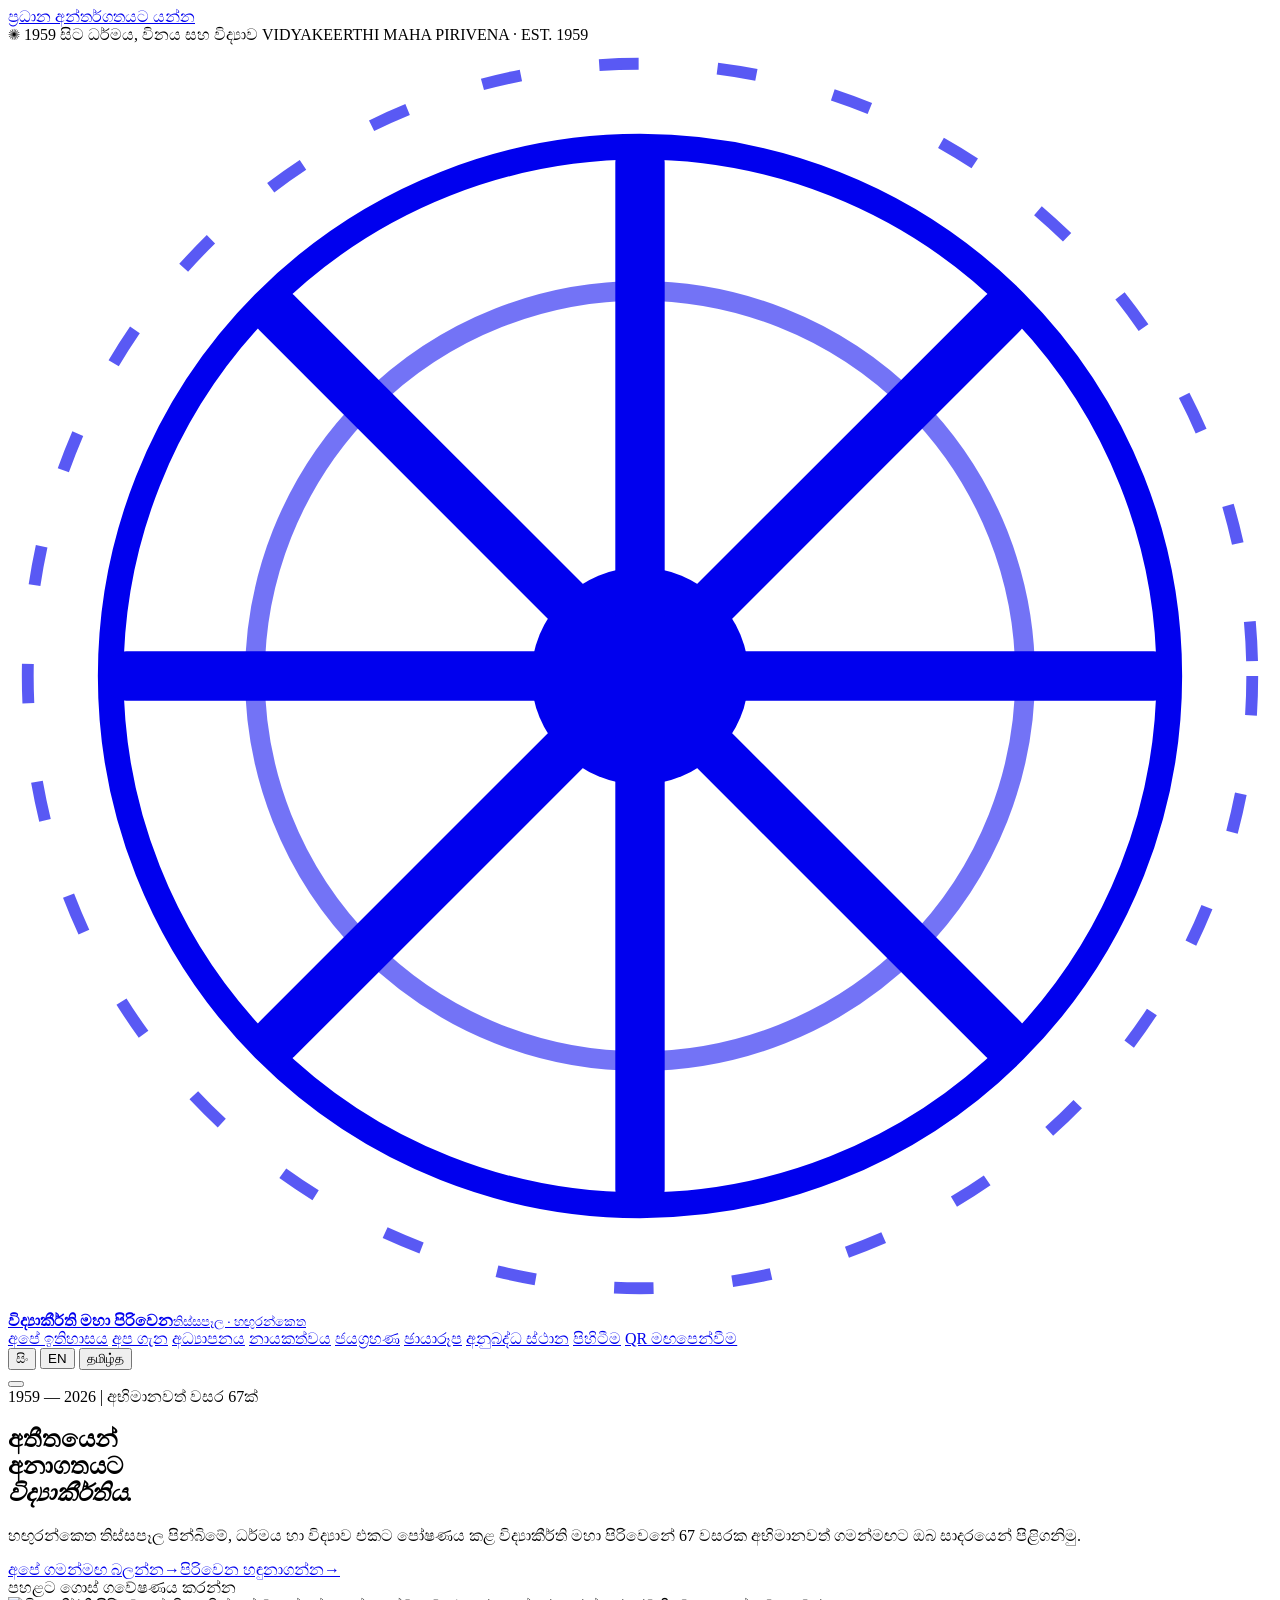
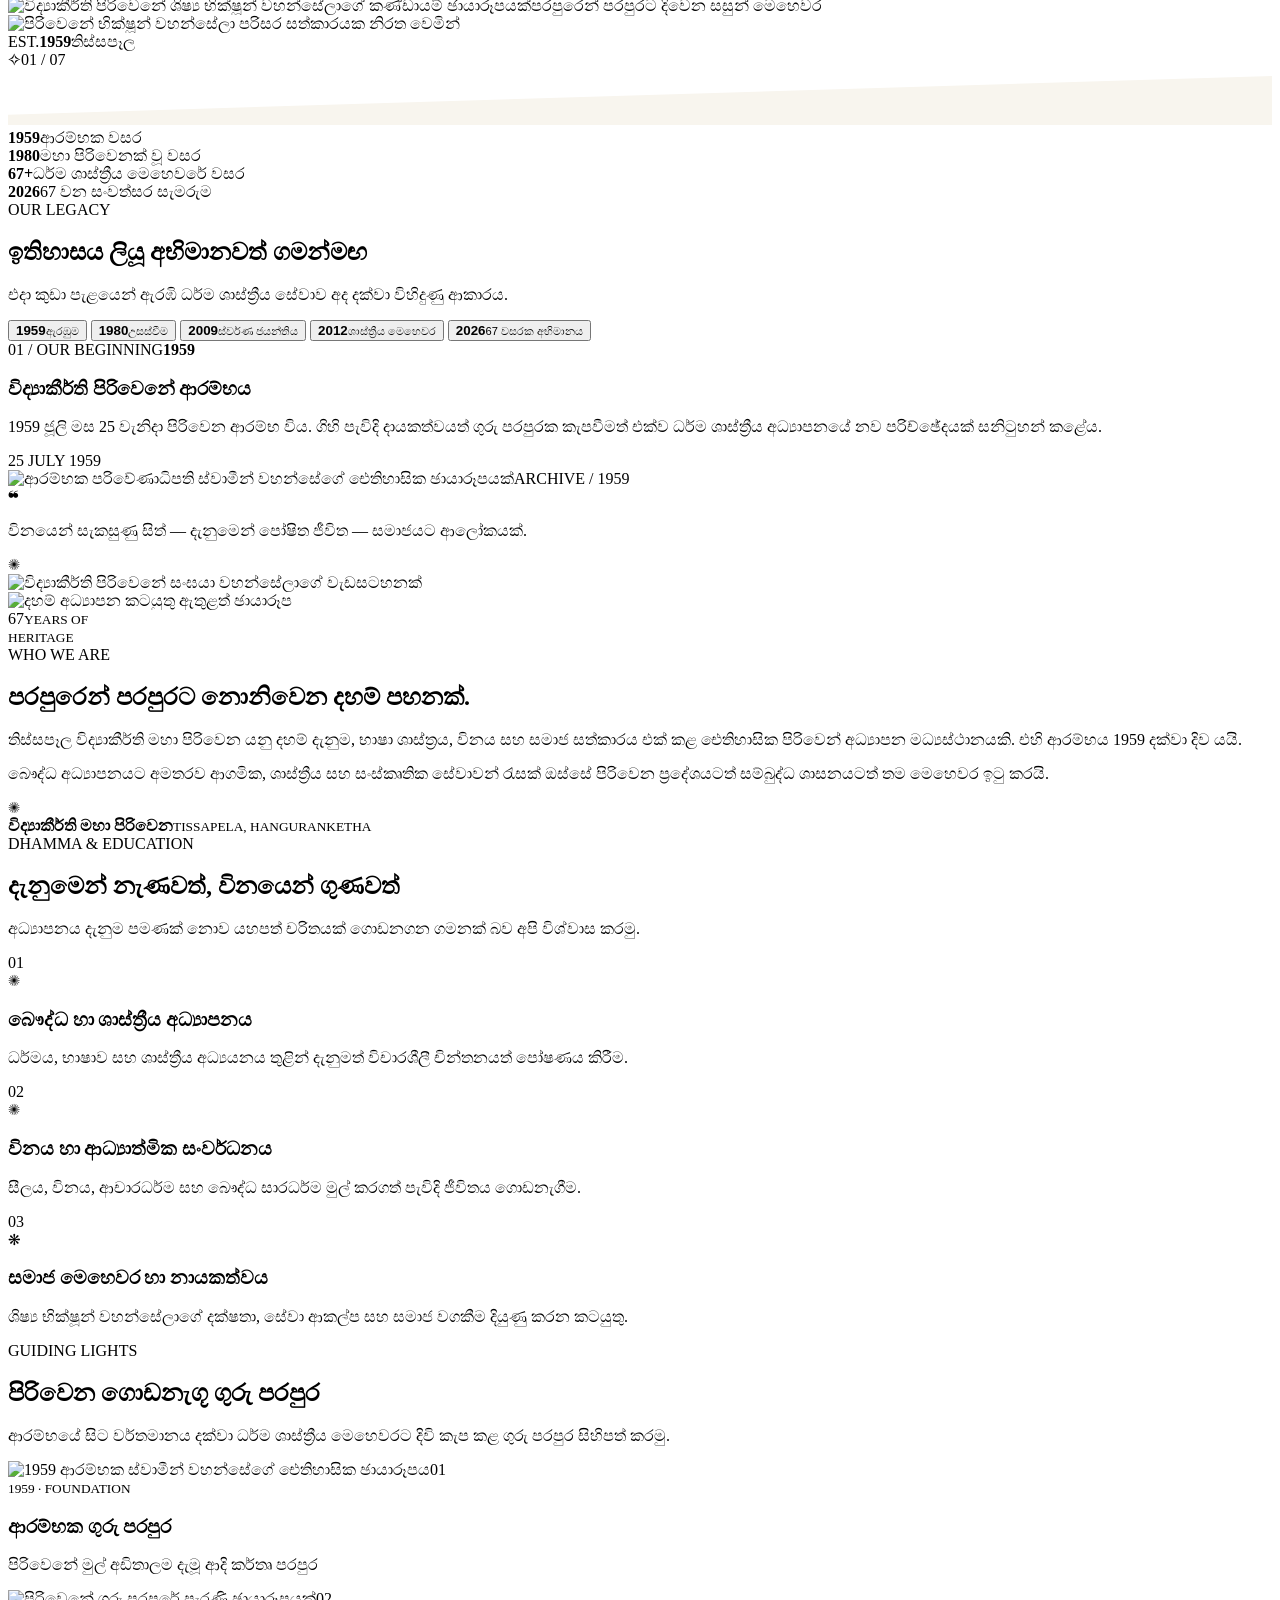
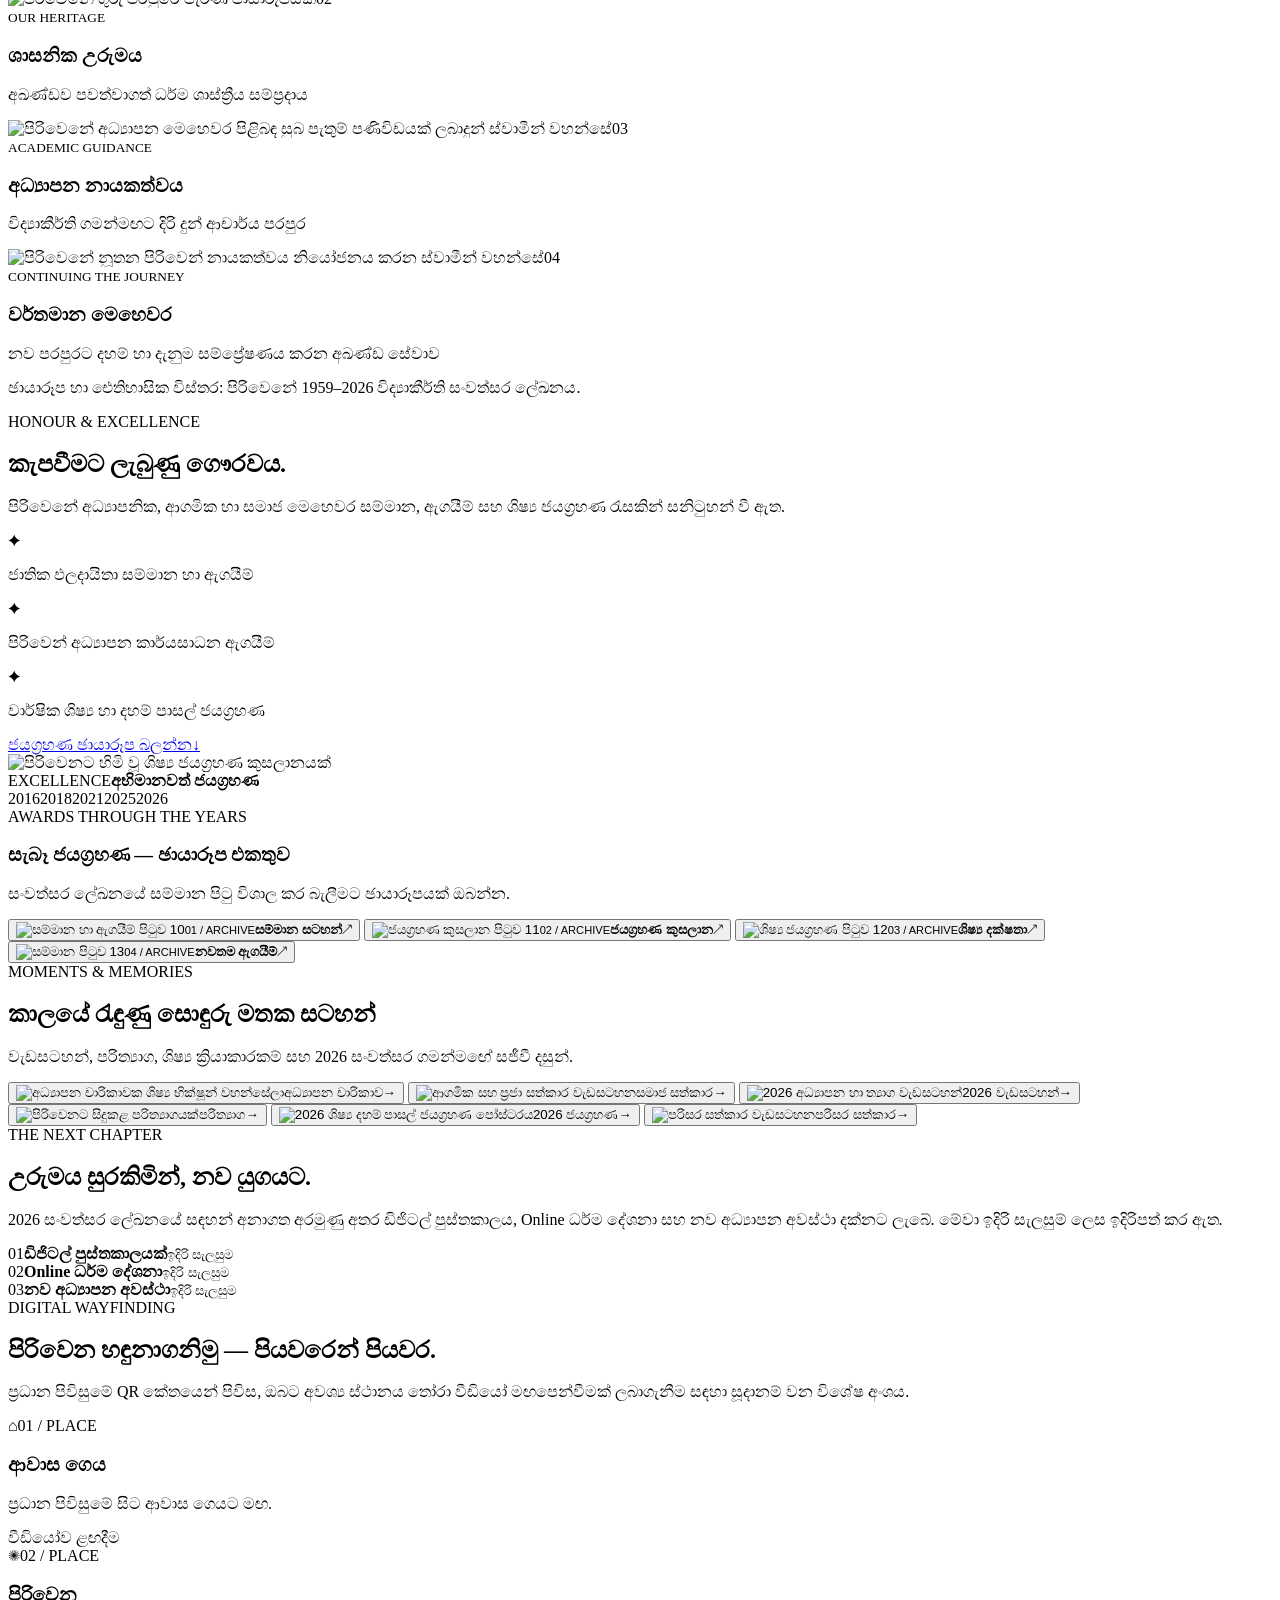
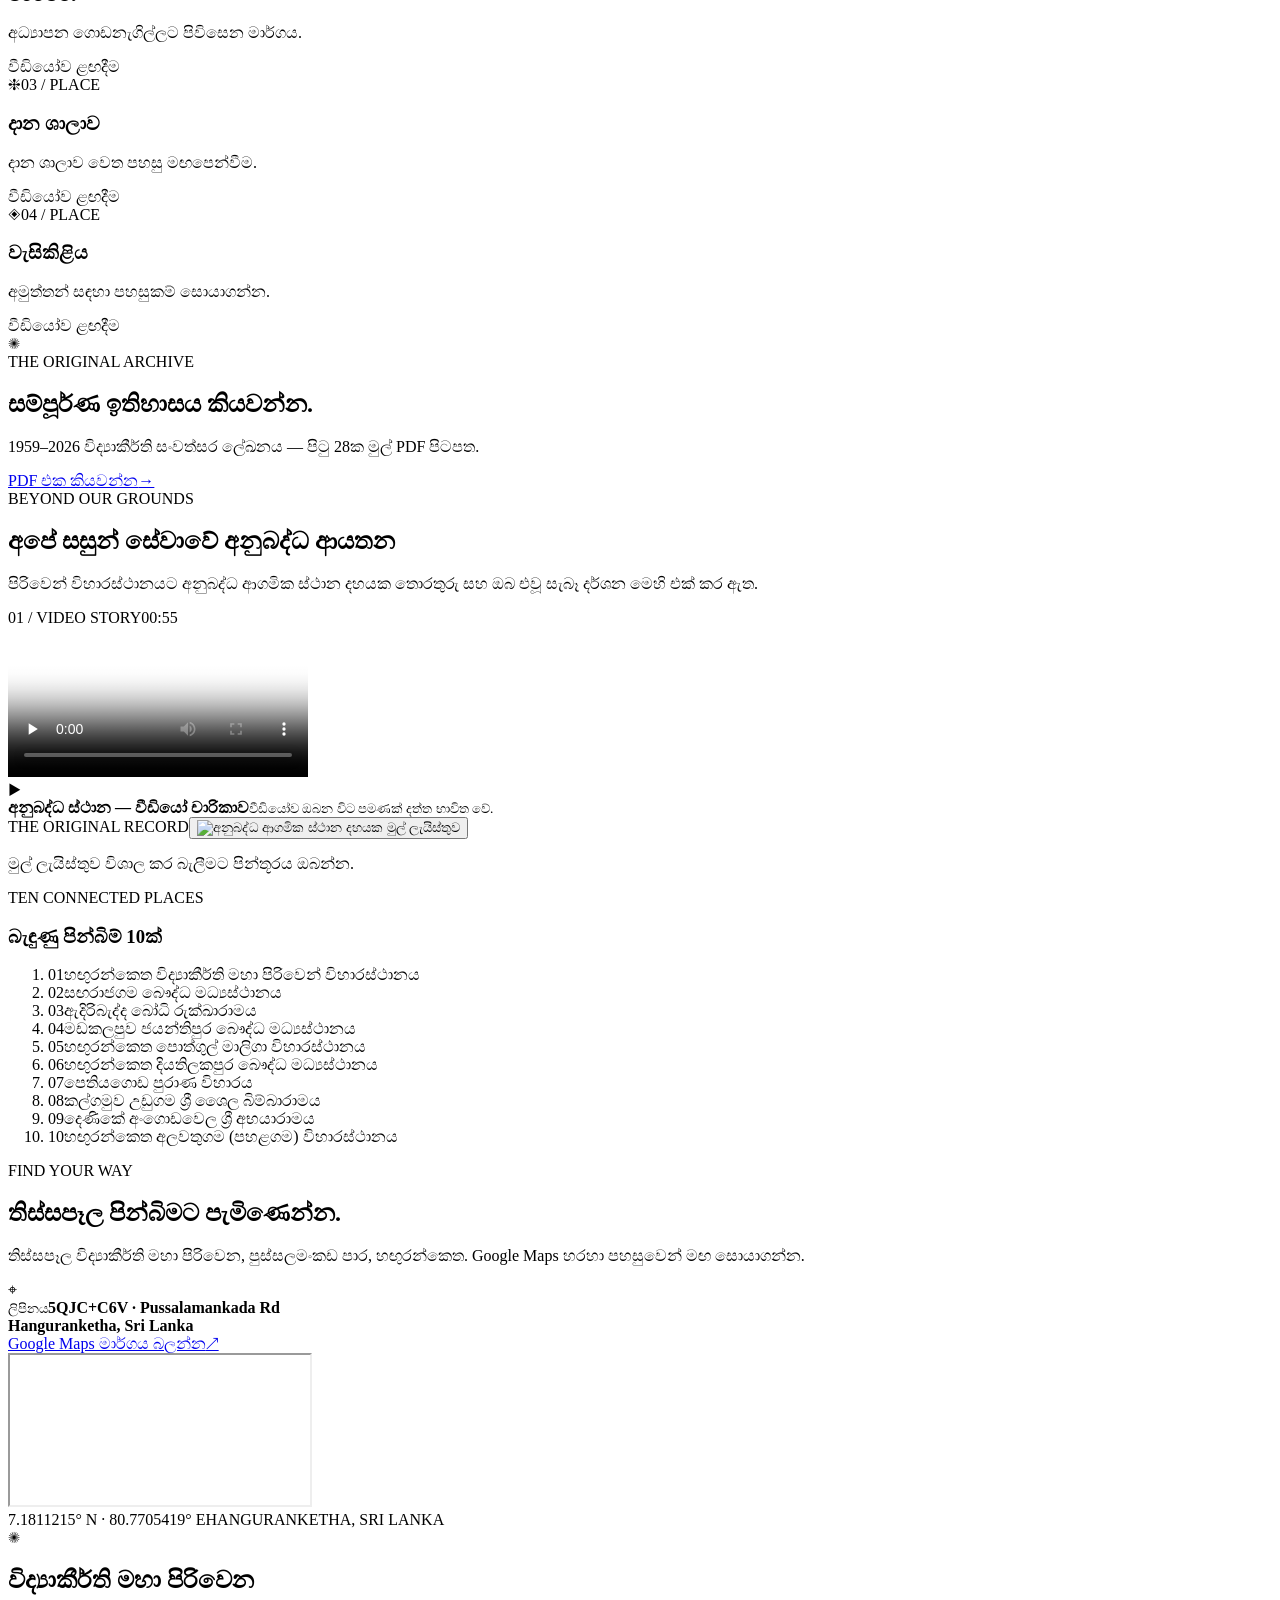
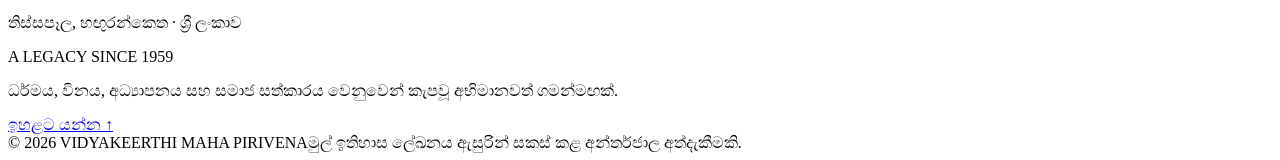
==== index.html @ 40401569 "Add files via upload" ====
<!doctype html>
<html lang="si">
<head>
  <meta charset="utf-8">
  <meta name="viewport" content="width=device-width, initial-scale=1">
  <meta name="theme-color" content="#102822">
  <meta name="description" content="තිස්සපෑල විද්‍යාකීර්ති මහා පිරිවෙනේ 1959 සිට 2026 දක්වා ඉතිහාසය, ශාස්ත්‍රීය මෙහෙවර, ජයග්‍රහණ සහ වැඩසටහන්.">
  <title>විද්‍යාකීර්ති මහා පිරිවෙන | තිස්සපෑල</title>
  <link rel="stylesheet" href="styles.css">
  <link rel="icon" type="image/svg+xml" href="assets/favicon.svg">
</head>
<body>
  <a class="skip-link" href="#main">ප්‍රධාන අන්තර්ගතයට යන්න</a>
  <div class="topbar">
    <div class="container topbar-inner">
      <span class="topbar-left"><span class="tiny-sun">✺</span> <span data-si="1959 සිට ධර්මය, විනය සහ විද්‍යාව" data-en="Dhamma, discipline & knowledge since 1959">1959 සිට ධර්මය, විනය සහ විද්‍යාව</span></span>
      <span class="topbar-right">VIDYAKEERTHI MAHA PIRIVENA <span>·</span> EST. 1959</span>
    </div>
  </div>

  <header class="site-header" id="top">
    <nav class="container nav-shell" aria-label="Primary navigation">
      <a class="brand" href="#top" aria-label="මුල් පිටුව">
        <span class="brand-symbol" aria-hidden="true">
          <svg viewBox="0 0 64 64" fill="none" xmlns="http://www.w3.org/2000/svg"><circle cx="32" cy="32" r="26.8" stroke="currentColor" stroke-width="1.3"/><circle cx="32" cy="32" r="19.5" stroke="currentColor" stroke-width="1" opacity=".55"/><circle cx="32" cy="32" r="5.5" fill="currentColor"/><path d="M32 6v52M6 32h52M13.6 13.6l36.8 36.8m0-36.8L13.6 50.4" stroke="currentColor" stroke-width="2.5" stroke-linecap="round"/><circle cx="32" cy="32" r="31" stroke="currentColor" stroke-width=".6" stroke-dasharray="2 4" opacity=".65"/></svg>
        </span>
        <span class="brand-copy"><strong data-si="විද්‍යාකීර්ති මහා පිරිවෙන" data-en="Vidyakeerthi Maha Pirivena">විද්‍යාකීර්ති මහා පිරිවෙන</strong><small data-si="තිස්සපෑල · හඟුරන්කෙත" data-en="Tissapela · Hanguranketha">තිස්සපෑල · හඟුරන්කෙත</small></span>
      </a>
      <div class="nav-links" id="nav-links">
        <a href="#history" data-nav="history" data-si="අපේ ඉතිහාසය" data-en="History">අපේ ඉතිහාසය</a>
        <a href="#about" data-nav="about" data-si="අප ගැන" data-en="About">අප ගැන</a>
        <a href="#education" data-nav="education" data-si="අධ්‍යාපනය" data-en="Education">අධ්‍යාපනය</a>
        <a href="#leadership" data-nav="leadership" data-si="නායකත්වය" data-en="Leadership">නායකත්වය</a>
        <a href="#achievements" data-nav="achievements" data-si="ජයග්‍රහණ" data-en="Achievements">ජයග්‍රහණ</a>
        <a href="#gallery" data-nav="gallery" data-si="ඡායාරූප" data-en="Gallery">ඡායාරූප</a>
        <a href="#affiliates" data-nav="affiliates" data-si="අනුබද්ධ ස්ථාන" data-en="Affiliates">අනුබද්ධ ස්ථාන</a>
        <a href="#location" data-nav="location" data-si="පිහිටීම" data-en="Location">පිහිටීම</a>
        <a href="#guide" data-nav="guide" data-si="QR මඟපෙන්වීම" data-en="QR guide">QR මඟපෙන්වීම</a>
      </div>
      <div class="nav-actions">
        <div class="lang-switch" id="language-picker" role="group" aria-label="Website language">
          <button type="button" class="lang-option active" data-lang="si" aria-label="සිංහල" aria-pressed="true">සිං</button>
          <button type="button" class="lang-option" data-lang="en" aria-label="English" aria-pressed="false">EN</button>
          <button type="button" class="lang-option lang-option-ta" data-lang="ta" aria-label="தமிழ்" aria-pressed="false"><span class="lang-tamil-full">தமிழ்</span><span class="lang-tamil-short" aria-hidden="true">த</span></button>
        </div>
        <button class="menu-toggle" id="menu-toggle" type="button" aria-label="Open navigation" aria-expanded="false" aria-controls="nav-links"><span></span><span></span></button>
      </div>
    </nav>
  </header>

  <main id="main">
    <section class="hero" aria-labelledby="hero-heading">
      <div class="hero-gridline" aria-hidden="true"></div>
      <div class="hero-orbit hero-orbit-a" aria-hidden="true"></div><div class="hero-orbit hero-orbit-b" aria-hidden="true"></div>
      <div class="container hero-layout">
        <div class="hero-content reveal">
          <div class="eyebrow light-eyebrow"><span class="eyebrow-rule"></span><span data-si="1959 — 2026 | අභිමානවත් වසර 67ක්" data-en="1959 — 2026 | 67 years of heritage">1959 — 2026 | අභිමානවත් වසර 67ක්</span></div>
          <h1 id="hero-heading"><span data-si="අතීතයෙන්" data-en="From the">අතීතයෙන්</span><br><span data-si="අනාගතයට" data-en="past into the">අනාගතයට</span><br><em data-si="විද්‍යාකීර්තිය." data-en="future of wisdom.">විද්‍යාකීර්තිය.</em></h1>
          <p class="hero-description" data-si="හඟුරන්කෙත තිස්සපෑල පින්බිමේ, ධර්මය හා විද්‍යාව එකට පෝෂණය කළ විද්‍යාකීර්ති මහා පිරිවෙනේ 67 වසරක අභිමානවත් ගමන්මඟට ඔබ සාදරයෙන් පිළිගනිමු." data-en="Welcome to the 67-year journey of Vidyakeerthi Maha Pirivena in Tissapela, Hanguranketha — a living tradition of Buddhist learning, discipline and service.">හඟුරන්කෙත තිස්සපෑල පින්බිමේ, ධර්මය හා විද්‍යාව එකට පෝෂණය කළ විද්‍යාකීර්ති මහා පිරිවෙනේ 67 වසරක අභිමානවත් ගමන්මඟට ඔබ සාදරයෙන් පිළිගනිමු.</p>
          <div class="hero-actions"><a class="btn btn-gold" href="#history"><span data-si="අපේ ගමන්මඟ බලන්න" data-en="Explore our journey">අපේ ගමන්මඟ බලන්න</span><span aria-hidden="true">→</span></a><a class="text-link light-text-link" href="#about"><span data-si="පිරිවෙන හඳුනාගන්න" data-en="Discover the pirivena">පිරිවෙන හඳුනාගන්න</span><span aria-hidden="true">→</span></a></div>
          <div class="hero-scroll"><span class="scroll-line" aria-hidden="true"></span><span data-si="පහළට ගොස් ගවේෂණය කරන්න" data-en="SCROLL TO DISCOVER">පහළට ගොස් ගවේෂණය කරන්න</span></div>
        </div>
        <div class="hero-visual reveal" style="--delay:.15s">
          <div class="hero-picture-frame"><img class="hero-main-image" src="assets/monks-pilgrimage.jpg" alt="විද්‍යාකීර්ති පිරිවෙනේ ශිෂ්‍ය භික්ෂූන් වහන්සේලාගේ කණ්ඩායම් ඡායාරූපයක්" fetchpriority="high"><span class="image-caption" data-si="පරපුරෙන් පරපුරට දිවෙන සසුන් මෙහෙවර" data-en="A living lineage of Buddhist learning">පරපුරෙන් පරපුරට දිවෙන සසුන් මෙහෙවර</span></div>
          <div class="hero-side-frame"><img src="assets/monks-environment.jpg" alt="පිරිවෙනේ භික්ෂූන් වහන්සේලා පරිසර සත්කාරයක නිරත වෙමින්"></div>
          <div class="hero-year-seal"><span>EST.</span><strong>1959</strong><span data-si="තිස්සපෑල" data-en="TISSAPELA">තිස්සපෑල</span></div>
          <span class="hero-corner-top" aria-hidden="true">✧</span><span class="hero-corner-bottom" aria-hidden="true">01 / 07</span>
        </div>
      </div>
      <div class="hero-bottom-edge" aria-hidden="true"><svg viewBox="0 0 1440 64" preserveAspectRatio="none"><path fill="#f8f5ee" d="M0 52L1440 8V64H0Z"/></svg></div>
    </section>

    <section class="stat-section" aria-label="Key milestones"><div class="container stats-row">
      <div class="stat-item reveal"><strong>1959</strong><span data-si="ආරම්භක වසර" data-en="Founded">ආරම්භක වසර</span></div>
      <div class="stat-separator"></div><div class="stat-item reveal"><strong>1980</strong><span data-si="මහා පිරිවෙනක් වූ වසර" data-en="Elevated to Maha Pirivena">මහා පිරිවෙනක් වූ වසර</span></div>
      <div class="stat-separator"></div><div class="stat-item reveal"><strong>67<span class="stat-plus">+</span></strong><span data-si="ධර්ම ශාස්ත්‍රීය මෙහෙවරේ වසර" data-en="Years of learning & service">ධර්ම ශාස්ත්‍රීය මෙහෙවරේ වසර</span></div>
      <div class="stat-separator"></div><div class="stat-item reveal"><strong>2026</strong><span data-si="67 වන සංවත්සර සැමරුම" data-en="67th anniversary">67 වන සංවත්සර සැමරුම</span></div>
    </div></section>

    <section class="section history-section" id="history" aria-labelledby="history-title">
      <div class="container">
        <div class="section-intro center reveal"><span class="eyebrow"><span class="eyebrow-rule"></span> OUR LEGACY <span class="eyebrow-rule"></span></span><h2 id="history-title" data-si="ඉතිහාසය ලියූ අභිමානවත් ගමන්මඟ" data-en="A journey written in history">ඉතිහාසය ලියූ අභිමානවත් ගමන්මඟ</h2><p data-si="එදා කුඩා පැළයෙන් ඇරඹි ධර්ම ශාස්ත්‍රීය සේවාව අද දක්වා විහිදුණු ආකාරය." data-en="Trace the milestones that shaped a humble beginning into a lasting center of Buddhist education.">එදා කුඩා පැළයෙන් ඇරඹි ධර්ම ශාස්ත්‍රීය සේවාව අද දක්වා විහිදුණු ආකාරය.</p></div>
        <div class="history-panel reveal">
          <div class="timeline-rail" role="tablist" aria-label="Historical milestones">
            <button type="button" class="timeline-step active" role="tab" aria-selected="true" aria-controls="timeline-detail" data-year="1959"><span class="timeline-dot"></span><b>1959</b><small data-si="ඇරඹුම" data-en="Foundation">ඇරඹුම</small></button>
            <button type="button" class="timeline-step" role="tab" aria-selected="false" aria-controls="timeline-detail" data-year="1980"><span class="timeline-dot"></span><b>1980</b><small data-si="උසස්වීම" data-en="Recognition">උසස්වීම</small></button>
            <button type="button" class="timeline-step" role="tab" aria-selected="false" aria-controls="timeline-detail" data-year="2009"><span class="timeline-dot"></span><b>2009</b><small data-si="ස්වර්ණ ජයන්තිය" data-en="Golden jubilee">ස්වර්ණ ජයන්තිය</small></button>
            <button type="button" class="timeline-step" role="tab" aria-selected="false" aria-controls="timeline-detail" data-year="2012"><span class="timeline-dot"></span><b>2012</b><small data-si="ශාස්ත්‍රීය මෙහෙවර" data-en="Scholarship">ශාස්ත්‍රීය මෙහෙවර</small></button>
            <button type="button" class="timeline-step" role="tab" aria-selected="false" aria-controls="timeline-detail" data-year="2026"><span class="timeline-dot"></span><b>2026</b><small data-si="67 වසරක අභිමානය" data-en="67 years">67 වසරක අභිමානය</small></button>
          </div>
          <div class="timeline-detail" id="timeline-detail" role="tabpanel" aria-live="polite">
            <div class="timeline-text"><span class="timeline-overline" id="timeline-overline">01 / OUR BEGINNING</span><strong class="timeline-year" id="timeline-year">1959</strong><h3 id="timeline-heading">විද්‍යාකීර්ති පිරිවෙනේ ආරම්භය</h3><p id="timeline-description">1959 ජූලි මස 25 වැනිදා පිරිවෙන ආරම්භ විය. ගිහි පැවිදි දායකත්වයත් ගුරු පරපුරක කැපවීමත් එක්ව ධර්ම ශාස්ත්‍රීය අධ්‍යාපනයේ නව පරිච්ඡේදයක් සනිටුහන් කළේය.</p><span class="timeline-tag" id="timeline-tag">25 JULY 1959</span></div>
            <div class="timeline-art"><img id="timeline-image" src="assets/founder.jpg" alt="ආරම්භක පරිවේණාධිපති ස්වාමීන් වහන්සේගේ ඓතිහාසික ඡායාරූපයක්"><span class="timeline-art-circle"></span><span class="timeline-art-note" id="timeline-art-note">ARCHIVE / 1959</span></div>
          </div>
        </div>
      </div>
    </section>

    <section class="quote-band"><div class="container quote-layout reveal"><span class="quote-ornament" aria-hidden="true">❝</span><p data-si="විනයෙන් සැකසුණු සිත් — දැනුමෙන් පෝෂිත ජීවිත — සමාජයට ආලෝකයක්." data-en="Minds shaped by discipline. Lives enriched by knowledge. A light for the community.">විනයෙන් සැකසුණු සිත් — දැනුමෙන් පෝෂිත ජීවිත — සමාජයට ආලෝකයක්.</p><span class="quote-wheel" aria-hidden="true">✺</span></div></section>

    <section class="section about-section" id="about" aria-labelledby="about-title"><div class="container about-grid">
      <div class="about-images reveal"><div class="about-image-large"><img src="assets/sangha-event.jpg" loading="lazy" alt="විද්‍යාකීර්ති පිරිවෙනේ සංඝයා වහන්සේලාගේ වැඩසටහනක්"></div><div class="about-image-small"><img src="assets/education-event.jpg" loading="lazy" alt="දහම් අධ්‍යාපන කටයුතු ඇතුළත් ඡායාරූප"></div><div class="about-image-stamp"><span>67</span><small>YEARS OF<br>HERITAGE</small></div></div>
      <div class="about-copy reveal" style="--delay:.1s"><span class="eyebrow"><span class="eyebrow-rule"></span> WHO WE ARE</span><h2 id="about-title" data-si="පරපුරෙන් පරපුරට නොනිවෙන දහම් පහනක්." data-en="A timeless light of learning across generations.">පරපුරෙන් පරපුරට නොනිවෙන දහම් පහනක්.</h2><p data-si="තිස්සපෑල විද්‍යාකීර්ති මහා පිරිවෙන යනු දහම් දැනුම, භාෂා ශාස්ත්‍රය, විනය සහ සමාජ සත්කාරය එක් කළ ඓතිහාසික පිරිවෙන් අධ්‍යාපන මධ්‍යස්ථානයකි. එහි ආරම්භය 1959 දක්වා දිව යයි." data-en="Vidyakeerthi Maha Pirivena in Tissapela is a longstanding center of Buddhist education, combining Dhamma, classical study, monastic discipline and service to society. Its story began in 1959.">තිස්සපෑල විද්‍යාකීර්ති මහා පිරිවෙන යනු දහම් දැනුම, භාෂා ශාස්ත්‍රය, විනය සහ සමාජ සත්කාරය එක් කළ ඓතිහාසික පිරිවෙන් අධ්‍යාපන මධ්‍යස්ථානයකි. එහි ආරම්භය 1959 දක්වා දිව යයි.</p><p data-si="බෞද්ධ අධ්‍යාපනයට අමතරව ආගමික, ශාස්ත්‍රීය සහ සංස්කෘතික සේවාවන් රැසක් ඔස්සේ පිරිවෙන ප්‍රදේශයටත් සම්බුද්ධ ශාසනයටත් තම මෙහෙවර ඉටු කරයි." data-en="Beyond formal education, the institution supports religious, cultural and scholarly activities for the surrounding community and the Buddhist tradition.">බෞද්ධ අධ්‍යාපනයට අමතරව ආගමික, ශාස්ත්‍රීය සහ සංස්කෘතික සේවාවන් රැසක් ඔස්සේ පිරිවෙන ප්‍රදේශයටත් සම්බුද්ධ ශාසනයටත් තම මෙහෙවර ඉටු කරයි.</p><div class="about-signature"><span aria-hidden="true">✺</span><div><strong data-si="විද්‍යාකීර්ති මහා පිරිවෙන" data-en="Vidyakeerthi Maha Pirivena">විද්‍යාකීර්ති මහා පිරිවෙන</strong><small>TISSAPELA, HANGURANKETHA</small></div></div></div>
    </div></section>

    <section class="section education-section" id="education" aria-labelledby="education-title"><div class="container">
      <div class="section-heading-row reveal"><div><span class="eyebrow"><span class="eyebrow-rule"></span> DHAMMA & EDUCATION</span><h2 id="education-title" data-si="දැනුමෙන් නැණවත්, විනයෙන් ගුණවත්" data-en="Knowledge guided by discipline">දැනුමෙන් නැණවත්, විනයෙන් ගුණවත්</h2></div><p data-si="අධ්‍යාපනය දැනුම පමණක් නොව යහපත් චරිතයක් ගොඩනගන ගමනක් බව අපි විශ්වාස කරමු." data-en="Education is more than gaining knowledge — it is the formation of character and a life of purpose.">අධ්‍යාපනය දැනුම පමණක් නොව යහපත් චරිතයක් ගොඩනගන ගමනක් බව අපි විශ්වාස කරමු.</p></div>
      <div class="education-cards">
        <article class="education-card reveal"><span class="education-num">01</span><div class="education-icon" aria-hidden="true">✺</div><h3 data-si="බෞද්ධ හා ශාස්ත්‍රීය අධ්‍යාපනය" data-en="Buddhist & classical studies">බෞද්ධ හා ශාස්ත්‍රීය අධ්‍යාපනය</h3><p data-si="ධර්මය, භාෂාව සහ ශාස්ත්‍රීය අධ්‍යයනය තුළින් දැනුමත් විචාරශීලී චින්තනයත් පෝෂණය කිරීම." data-en="Nurturing knowledge and thoughtful inquiry through Dhamma, languages and classical learning.">ධර්මය, භාෂාව සහ ශාස්ත්‍රීය අධ්‍යයනය තුළින් දැනුමත් විචාරශීලී චින්තනයත් පෝෂණය කිරීම.</p><span class="education-line"></span></article>
        <article class="education-card reveal" style="--delay:.1s"><span class="education-num">02</span><div class="education-icon" aria-hidden="true">✺</div><h3 data-si="විනය හා ආධ්‍යාත්මික සංවර්ධනය" data-en="Discipline & spiritual growth">විනය හා ආධ්‍යාත්මික සංවර්ධනය</h3><p data-si="සීලය, විනය, ආචාරධර්ම සහ බෞද්ධ සාරධර්ම මුල් කරගත් පැවිදි ජීවිතය ගොඩනැගීම." data-en="Cultivating a monastic life grounded in discipline, virtue and Buddhist values.">සීලය, විනය, ආචාරධර්ම සහ බෞද්ධ සාරධර්ම මුල් කරගත් පැවිදි ජීවිතය ගොඩනැගීම.</p><span class="education-line"></span></article>
        <article class="education-card reveal" style="--delay:.2s"><span class="education-num">03</span><div class="education-icon" aria-hidden="true">❋</div><h3 data-si="සමාජ මෙහෙවර හා නායකත්වය" data-en="Community & leadership">සමාජ මෙහෙවර හා නායකත්වය</h3><p data-si="ශිෂ්‍ය භික්ෂූන් වහන්සේලාගේ දක්ෂතා, සේවා ආකල්ප සහ සමාජ වගකීම දියුණු කරන කටයුතු." data-en="Encouraging students' talents, service-mindedness and responsibility to the community.">ශිෂ්‍ය භික්ෂූන් වහන්සේලාගේ දක්ෂතා, සේවා ආකල්ප සහ සමාජ වගකීම දියුණු කරන කටයුතු.</p><span class="education-line"></span></article>
      </div>
    </div></section>

    <section class="section leadership-section" id="leadership" aria-labelledby="leadership-title"><div class="container">
      <div class="section-intro center reveal"><span class="eyebrow"><span class="eyebrow-rule"></span> GUIDING LIGHTS <span class="eyebrow-rule"></span></span><h2 id="leadership-title" data-si="පිරිවෙන ගොඩනැගූ ගුරු පරපුර" data-en="The teachers who shaped our legacy">පිරිවෙන ගොඩනැගූ ගුරු පරපුර</h2><p data-si="ආරම්භයේ සිට වර්තමානය දක්වා ධර්ම ශාස්ත්‍රීය මෙහෙවරට දිවි කැප කළ ගුරු පරපුර සිහිපත් කරමු." data-en="Honouring generations of teachers who dedicated themselves to the mission of Buddhist education.">ආරම්භයේ සිට වර්තමානය දක්වා ධර්ම ශාස්ත්‍රීය මෙහෙවරට දිවි කැප කළ ගුරු පරපුර සිහිපත් කරමු.</p></div>
      <div class="leadership-grid">
        <article class="leader-card reveal"><div class="leader-image"><img src="assets/founder.jpg" loading="lazy" alt="1959 ආරම්භක ස්වාමීන් වහන්සේගේ ඓතිහාසික ඡායාරූපය"><span class="leader-number">01</span></div><div class="leader-caption"><small>1959 · FOUNDATION</small><h3 data-si="ආරම්භක ගුරු පරපුර" data-en="Founding generation">ආරම්භක ගුරු පරපුර</h3><p data-si="පිරිවෙනේ මුල් අඩිතාලම දැමූ ආදි කර්තෘ පරපුර" data-en="The earliest teachers who laid the foundation">පිරිවෙනේ මුල් අඩිතාලම දැමූ ආදි කර්තෘ පරපුර</p></div></article>
        <article class="leader-card reveal" style="--delay:.08s"><div class="leader-image"><img src="assets/elder-monk.jpg" loading="lazy" alt="පිරිවෙනේ ගුරු පරපුරේ පැරණි ඡායාරූපයක්"><span class="leader-number">02</span></div><div class="leader-caption"><small>OUR HERITAGE</small><h3 data-si="ශාසනික උරුමය" data-en="Spiritual heritage">ශාසනික උරුමය</h3><p data-si="අඛණ්ඩව පවත්වාගත් ධර්ම ශාස්ත්‍රීය සම්ප්‍රදාය" data-en="A continuing tradition of monastic scholarship">අඛණ්ඩව පවත්වාගත් ධර්ම ශාස්ත්‍රීය සම්ප්‍රදාය</p></div></article>
        <article class="leader-card reveal" style="--delay:.16s"><div class="leader-image"><img src="assets/leader-two.jpg" loading="lazy" alt="පිරිවෙනේ අධ්‍යාපන මෙහෙවර පිළිබඳ සුබ පැතුම් පණිවිඩයක් ලබාදුන් ස්වාමීන් වහන්සේ"><span class="leader-number">03</span></div><div class="leader-caption"><small>ACADEMIC GUIDANCE</small><h3 data-si="අධ්‍යාපන නායකත්වය" data-en="Academic guidance">අධ්‍යාපන නායකත්වය</h3><p data-si="විද්‍යාකීර්ති ගමන්මඟට දිරි දුන් ආචාර්ය පරපුර" data-en="Educators who encouraged the pirivena's progress">විද්‍යාකීර්ති ගමන්මඟට දිරි දුන් ආචාර්ය පරපුර</p></div></article>
        <article class="leader-card reveal" style="--delay:.24s"><div class="leader-image"><img src="assets/current-leadership.jpg" loading="lazy" alt="පිරිවෙනේ නූතන පිරිවෙන් නායකත්වය නියෝජනය කරන ස්වාමීන් වහන්සේ"><span class="leader-number">04</span></div><div class="leader-caption"><small>CONTINUING THE JOURNEY</small><h3 data-si="වර්තමාන මෙහෙවර" data-en="Continuing the mission">වර්තමාන මෙහෙවර</h3><p data-si="නව පරපුරට දහම් හා දැනුම සම්ප්‍රේෂණය කරන අඛණ්ඩ සේවාව" data-en="Carrying learning and Dhamma forward to new generations">නව පරපුරට දහම් හා දැනුම සම්ප්‍රේෂණය කරන අඛණ්ඩ සේවාව</p></div></article>
      </div>
      <p class="source-note" data-si="ඡායාරූප හා ඓතිහාසික විස්තර: පිරිවෙනේ 1959–2026 විද්‍යාකීර්ති සංවත්සර ලේඛනය." data-en="Photographs and historical information: Vidyakeerthi 1959–2026 commemorative document.">ඡායාරූප හා ඓතිහාසික විස්තර: පිරිවෙනේ 1959–2026 විද්‍යාකීර්ති සංවත්සර ලේඛනය.</p>
    </div></section>

    <section class="section achievement-section" id="achievements" aria-labelledby="achievements-title"><div class="container achievement-grid">
      <div class="achievement-copy reveal"><span class="eyebrow light-eyebrow"><span class="eyebrow-rule"></span> HONOUR & EXCELLENCE</span><h2 id="achievements-title" data-si="කැපවීමට ලැබුණු ගෞරවය." data-en="Recognition earned through dedication.">කැපවීමට ලැබුණු ගෞරවය.</h2><p data-si="පිරිවෙනේ අධ්‍යාපනික, ආගමික හා සමාජ මෙහෙවර සම්මාන, ඇගයීම් සහ ශිෂ්‍ය ජයග්‍රහණ රැසකින් සනිටුහන් වී ඇත." data-en="The pirivena's work in education, religion and community life has been recognized through awards, distinctions and student achievements.">පිරිවෙනේ අධ්‍යාපනික, ආගමික හා සමාජ මෙහෙවර සම්මාන, ඇගයීම් සහ ශිෂ්‍ය ජයග්‍රහණ රැසකින් සනිටුහන් වී ඇත.</p><div class="achievement-points"><div><span>✦</span><p data-si="ජාතික ඵලදායිතා සම්මාන හා ඇගයීම්" data-en="National productivity awards and recognition">ජාතික ඵලදායිතා සම්මාන හා ඇගයීම්</p></div><div><span>✦</span><p data-si="පිරිවෙන් අධ්‍යාපන කාර්යසාධන ඇගයීම්" data-en="Recognition for pirivena educational performance">පිරිවෙන් අධ්‍යාපන කාර්යසාධන ඇගයීම්</p></div><div><span>✦</span><p data-si="වාර්ෂික ශිෂ්‍ය හා දහම් පාසල් ජයග්‍රහණ" data-en="Student and Dhamma-school achievements">වාර්ෂික ශිෂ්‍ය හා දහම් පාසල් ජයග්‍රහණ</p></div></div><a class="text-link light-text-link" href="#awards-gallery"><span data-si="ජයග්‍රහණ ඡායාරූප බලන්න" data-en="See the achievements gallery">ජයග්‍රහණ ඡායාරූප බලන්න</span><span aria-hidden="true">↓</span></a></div>
      <div class="achievement-visual reveal" style="--delay:.12s"><div class="achievement-award"><img src="assets/trophy.jpg" loading="lazy" alt="පිරිවෙනට හිමි වූ ශිෂ්‍ය ජයග්‍රහණ කුසලානයක්"><div class="award-label"><span>EXCELLENCE</span><strong data-si="අභිමානවත් ජයග්‍රහණ" data-en="A legacy of achievement">අභිමානවත් ජයග්‍රහණ</strong></div></div><div class="award-years"><span>2016</span><span>2018</span><span>2021</span><span>2025</span><span>2026</span></div></div>
    </div><div class="container awards-gallery" id="awards-gallery">
      <div class="awards-heading reveal"><div><span class="eyebrow light-eyebrow">AWARDS THROUGH THE YEARS</span><h3 data-si="සැබෑ ජයග්‍රහණ — ඡායාරූප එකතුව" data-en="The awards — an authentic photo collection">සැබෑ ජයග්‍රහණ — ඡායාරූප එකතුව</h3></div><p data-si="සංවත්සර ලේඛනයේ සම්මාන පිටු විශාල කර බැලීමට ඡායාරූපයක් ඔබන්න." data-en="Tap a photograph to explore the award pages from the commemorative publication.">සංවත්සර ලේඛනයේ සම්මාන පිටු විශාල කර බැලීමට ඡායාරූපයක් ඔබන්න.</p></div>
      <div class="awards-grid">
        <button class="gallery-item award-photo reveal" type="button" data-image="assets/award-history-10.jpg" data-caption-si="2015–2021 සම්මාන හා ඇගයීම් — සංවත්සර ලේඛනයේ 10 වැනි පිටුව" data-caption-en="Awards and recognition, 2015–2021 — commemorative document, page 10"><img src="assets/award-history-10.jpg" loading="lazy" alt="සම්මාන හා ඇගයීම් පිටුව 10"><span class="award-photo-text"><small>01 / ARCHIVE</small><strong data-si="සම්මාන සටහන්" data-en="Award records">සම්මාන සටහන්</strong><span aria-hidden="true">↗</span></span></button>
        <button class="gallery-item award-photo reveal" style="--delay:.07s" type="button" data-image="assets/award-history-11.jpg" data-caption-si="2017–2021 ජයග්‍රහණ කුසලාන — සංවත්සර ලේඛනයේ 11 වැනි පිටුව" data-caption-en="Achievement trophies, 2017–2021 — commemorative document, page 11"><img src="assets/award-history-11.jpg" loading="lazy" alt="ජයග්‍රහණ කුසලාන පිටුව 11"><span class="award-photo-text"><small>02 / ARCHIVE</small><strong data-si="ජයග්‍රහණ කුසලාන" data-en="Achievement trophies">ජයග්‍රහණ කුසලාන</strong><span aria-hidden="true">↗</span></span></button>
        <button class="gallery-item award-photo reveal" style="--delay:.14s" type="button" data-image="assets/award-history-12.jpg" data-caption-si="ශිෂ්‍ය දහම් පාසල් ජයග්‍රහණ — සංවත්සර ලේඛනයේ 12 වැනි පිටුව" data-caption-en="Dhamma-school student achievements — commemorative document, page 12"><img src="assets/award-history-12.jpg" loading="lazy" alt="ශිෂ්‍ය ජයග්‍රහණ පිටුව 12"><span class="award-photo-text"><small>03 / ARCHIVE</small><strong data-si="ශිෂ්‍ය දක්ෂතා" data-en="Student distinctions">ශිෂ්‍ය දක්ෂතා</strong><span aria-hidden="true">↗</span></span></button>
        <button class="gallery-item award-photo reveal" style="--delay:.21s" type="button" data-image="assets/award-history-13.jpg" data-caption-si="2024–2025 ඇගයීම් හා සම්මාන — සංවත්සර ලේඛනයේ 13 වැනි පිටුව" data-caption-en="Awards and distinctions, 2024–2025 — commemorative document, page 13"><img src="assets/award-history-13.jpg" loading="lazy" alt="සම්මාන පිටුව 13"><span class="award-photo-text"><small>04 / ARCHIVE</small><strong data-si="නවතම ඇගයීම්" data-en="Recent recognition">නවතම ඇගයීම්</strong><span aria-hidden="true">↗</span></span></button>
      </div>
    </div></section>

    <section class="section gallery-section" id="gallery" aria-labelledby="gallery-title"><div class="container">
      <div class="section-heading-row reveal"><div><span class="eyebrow"><span class="eyebrow-rule"></span> MOMENTS & MEMORIES</span><h2 id="gallery-title" data-si="කාලයේ රැඳුණු සොඳුරු මතක සටහන්" data-en="Moments worth remembering">කාලයේ රැඳුණු සොඳුරු මතක සටහන්</h2></div><p data-si="වැඩසටහන්, පරිත්‍යාග, ශිෂ්‍ය ක්‍රියාකාරකම් සහ 2026 සංවත්සර ගමන්මඟේ සජීවී දසුන්." data-en="An authentic glimpse into events, student life, acts of service and the 2026 commemoration.">වැඩසටහන්, පරිත්‍යාග, ශිෂ්‍ය ක්‍රියාකාරකම් සහ 2026 සංවත්සර ගමන්මඟේ සජීවී දසුන්.</p></div>
      <div class="gallery-grid">
        <button class="gallery-item gallery-feature reveal" type="button" data-image="assets/monks-pilgrimage.jpg" data-caption-si="ශිෂ්‍ය භික්ෂූන් වහන්සේලාගේ අධ්‍යාපන චාරිකාව" data-caption-en="Educational visit by student monks"><img src="assets/monks-pilgrimage.jpg" loading="lazy" alt="අධ්‍යාපන චාරිකාවක ශිෂ්‍ය භික්ෂූන් වහන්සේලා"><span class="gallery-overlay"><span data-si="අධ්‍යාපන චාරිකාව" data-en="Educational visit">අධ්‍යාපන චාරිකාව</span><b>→</b></span></button>
        <button class="gallery-item reveal" type="button" data-image="assets/sangha-event.jpg" data-caption-si="පිරිවෙනේ ආගමික හා ප්‍රජා සත්කාර වැඩසටහනක්" data-caption-en="Religious and community event"><img src="assets/sangha-event.jpg" loading="lazy" alt="ආගමික සහ ප්‍රජා සත්කාර වැඩසටහන"><span class="gallery-overlay"><span data-si="සමාජ සත්කාර" data-en="Community service">සමාජ සත්කාර</span><b>→</b></span></button>
        <button class="gallery-item reveal" style="--delay:.08s" type="button" data-image="assets/education-event.jpg" data-caption-si="2026 දහම් අධ්‍යාපන සහ ප්‍රදාන වැඩසටහන්" data-caption-en="2026 Dhamma education and awards"><img src="assets/education-event.jpg" loading="lazy" alt="2026 අධ්‍යාපන හා ත්‍යාග වැඩසටහන්"><span class="gallery-overlay"><span data-si="2026 වැඩසටහන්" data-en="2026 events">2026 වැඩසටහන්</span><b>→</b></span></button>
        <button class="gallery-item reveal" style="--delay:.12s" type="button" data-image="assets/gift-event.jpg" data-caption-si="පිරිවෙනට සිදුකළ පරිත්‍යාගයක්" data-caption-en="A contribution to the pirivena"><img src="assets/gift-event.jpg" loading="lazy" alt="පිරිවෙනට සිදුකළ පරිත්‍යාගයක්"><span class="gallery-overlay"><span data-si="පරිත්‍යාග" data-en="Contributions">පරිත්‍යාග</span><b>→</b></span></button>
        <button class="gallery-item gallery-wide reveal" style="--delay:.16s" type="button" data-image="assets/2026-results.jpg" data-caption-si="2026 දහම් පාසල් ප්‍රතිඵල හා ශිෂ්‍ය ජයග්‍රහණ සටහන" data-caption-en="2026 Dhamma-school results and student achievements"><img src="assets/2026-results.jpg" loading="lazy" alt="2026 ශිෂ්‍ය දහම් පාසල් ජයග්‍රහණ පෝස්ටරය"><span class="gallery-overlay"><span data-si="2026 ජයග්‍රහණ" data-en="2026 achievements">2026 ජයග්‍රහණ</span><b>→</b></span></button>
        <button class="gallery-item reveal" style="--delay:.20s" type="button" data-image="assets/monks-environment.jpg" data-caption-si="පරිසර සංරක්ෂණයට එක්වන ශිෂ්‍ය භික්ෂූන් වහන්සේලා" data-caption-en="Student monks caring for the environment"><img src="assets/monks-environment.jpg" loading="lazy" alt="පරිසර සත්කාර වැඩසටහන"><span class="gallery-overlay"><span data-si="පරිසර සත්කාර" data-en="Environmental care">පරිසර සත්කාර</span><b>→</b></span></button>
      </div>
    </div></section>

    <section class="section vision-section" id="vision" aria-labelledby="vision-title"><div class="container vision-layout"><div class="reveal"><span class="eyebrow light-eyebrow"><span class="eyebrow-rule"></span> THE NEXT CHAPTER</span><h2 id="vision-title" data-si="උරුමය සුරකිමින්, නව යුගයට." data-en="Honouring tradition. Embracing tomorrow.">උරුමය සුරකිමින්, නව යුගයට.</h2><p data-si="2026 සංවත්සර ලේඛනයේ සඳහන් අනාගත අරමුණු අතර ඩිජිටල් පුස්තකාලය, Online ධර්ම දේශනා සහ නව අධ්‍යාපන අවස්ථා දක්නට ලැබේ. මේවා ඉදිරි සැලසුම් ලෙස ඉදිරිපත් කර ඇත." data-en="The 2026 commemorative publication describes plans for a digital library, online Dhamma talks and new educational opportunities. These are aspirations for the future, not yet-listed live services.">2026 සංවත්සර ලේඛනයේ සඳහන් අනාගත අරමුණු අතර ඩිජිටල් පුස්තකාලය, Online ධර්ම දේශනා සහ නව අධ්‍යාපන අවස්ථා දක්නට ලැබේ. මේවා ඉදිරි සැලසුම් ලෙස ඉදිරිපත් කර ඇත.</p></div><div class="vision-list reveal" style="--delay:.12s"><div><span>01</span><strong data-si="ඩිජිටල් පුස්තකාලයක්" data-en="Digital library">ඩිජිටල් පුස්තකාලයක්</strong><small data-si="ඉදිරි සැලසුම" data-en="Planned">ඉදිරි සැලසුම</small></div><div><span>02</span><strong data-si="Online ධර්ම දේශනා" data-en="Online Dhamma talks">Online ධර්ම දේශනා</strong><small data-si="ඉදිරි සැලසුම" data-en="Planned">ඉදිරි සැලසුම</small></div><div><span>03</span><strong data-si="නව අධ්‍යාපන අවස්ථා" data-en="New learning opportunities">නව අධ්‍යාපන අවස්ථා</strong><small data-si="ඉදිරි සැලසුම" data-en="Planned">ඉදිරි සැලසුම</small></div></div></div></section>

    <section class="section guide-section" id="guide" aria-labelledby="guide-title"><div class="container">
      <div class="section-intro center reveal"><span class="eyebrow"><span class="eyebrow-rule"></span> DIGITAL WAYFINDING <span class="eyebrow-rule"></span></span><h2 id="guide-title" data-si="පිරිවෙන හඳුනාගනිමු — පියවරෙන් පියවර." data-en="Explore the grounds, step by step.">පිරිවෙන හඳුනාගනිමු — පියවරෙන් පියවර.</h2><p data-si="ප්‍රධාන පිවිසුමේ QR කේතයෙන් පිවිස, ඔබට අවශ්‍ය ස්ථානය තෝරා වීඩියෝ මඟපෙන්වීමක් ලබාගැනීම සඳහා සූදානම් වන විශේෂ අංශය." data-en="A planned QR-based guide: scan at the entrance, choose a destination and follow a walking-route video when available.">ප්‍රධාන පිවිසුමේ QR කේතයෙන් පිවිස, ඔබට අවශ්‍ය ස්ථානය තෝරා වීඩියෝ මඟපෙන්වීමක් ලබාගැනීම සඳහා සූදානම් වන විශේෂ අංශය.</p></div>
      <div class="guide-grid">
        <article class="guide-card reveal"><span class="guide-card-icon">⌂</span><span class="guide-id">01 / PLACE</span><h3 data-si="ආවාස ගෙය" data-en="Monks' residence">ආවාස ගෙය</h3><p data-si="ප්‍රධාන පිවිසුමේ සිට ආවාස ගෙයට මඟ." data-en="Directions from the main entrance to the residence.">ප්‍රධාන පිවිසුමේ සිට ආවාස ගෙයට මඟ.</p><span class="soon" data-si="වීඩියෝව ළඟදීම" data-en="Video coming soon">වීඩියෝව ළඟදීම</span></article>
        <article class="guide-card reveal" style="--delay:.08s"><span class="guide-card-icon">✺</span><span class="guide-id">02 / PLACE</span><h3 data-si="පිරිවෙන" data-en="Pirivena">පිරිවෙන</h3><p data-si="අධ්‍යාපන ගොඩනැගිල්ලට පිවිසෙන මාර්ගය." data-en="Find the learning premises.">අධ්‍යාපන ගොඩනැගිල්ලට පිවිසෙන මාර්ගය.</p><span class="soon" data-si="වීඩියෝව ළඟදීම" data-en="Video coming soon">වීඩියෝව ළඟදීම</span></article>
        <article class="guide-card reveal" style="--delay:.16s"><span class="guide-card-icon">❈</span><span class="guide-id">03 / PLACE</span><h3 data-si="දාන ශාලාව" data-en="Dining hall">දාන ශාලාව</h3><p data-si="දාන ශාලාව වෙත පහසු මඟපෙන්වීම." data-en="A route to the dining hall.">දාන ශාලාව වෙත පහසු මඟපෙන්වීම.</p><span class="soon" data-si="වීඩියෝව ළඟදීම" data-en="Video coming soon">වීඩියෝව ළඟදීම</span></article>
        <article class="guide-card reveal" style="--delay:.24s"><span class="guide-card-icon">◈</span><span class="guide-id">04 / PLACE</span><h3 data-si="වැසිකිළිය" data-en="Restrooms">වැසිකිළිය</h3><p data-si="අමුත්තන් සඳහා පහසුකම් සොයාගන්න." data-en="Locate the visitor restrooms.">අමුත්තන් සඳහා පහසුකම් සොයාගන්න.</p><span class="soon" data-si="වීඩියෝව ළඟදීම" data-en="Video coming soon">වීඩියෝව ළඟදීම</span></article>
      </div>
    </div></section>

    <section class="archive-section" id="archive"><div class="container archive-shell reveal"><div class="archive-symbol">✺</div><div class="archive-copy"><span class="eyebrow light-eyebrow">THE ORIGINAL ARCHIVE</span><h2 data-si="සම්පූර්ණ ඉතිහාසය කියවන්න." data-en="Read the complete historical record.">සම්පූර්ණ ඉතිහාසය කියවන්න.</h2><p data-si="1959–2026 විද්‍යාකීර්ති සංවත්සර ලේඛනය — පිටු 28ක මුල් PDF පිටපත." data-en="The original 28-page Vidyakeerthi 1959–2026 commemorative document (Sinhala).">1959–2026 විද්‍යාකීර්ති සංවත්සර ලේඛනය — පිටු 28ක මුල් PDF පිටපත.</p></div><a class="btn btn-outline" href="assets/vidyakeerthi-history-1959-2026.pdf" target="_blank" rel="noopener"><span data-si="PDF එක කියවන්න" data-en="Open the PDF">PDF එක කියවන්න</span><span aria-hidden="true">→</span></a></div></section>
    <section class="section affiliates-section" id="affiliates" aria-labelledby="affiliates-title"><div class="container">
      <div class="section-intro center reveal"><span class="eyebrow"><span class="eyebrow-rule"></span> BEYOND OUR GROUNDS <span class="eyebrow-rule"></span></span><h2 id="affiliates-title" data-si="අපේ සසුන් සේවාවේ අනුබද්ධ ආයතන" data-en="Our affiliated religious institutions">අපේ සසුන් සේවාවේ අනුබද්ධ ආයතන</h2><p data-si="පිරිවෙන් විහාරස්ථානයට අනුබද්ධ ආගමික ස්ථාන දහයක තොරතුරු සහ ඔබ එවූ සැබෑ දර්ශන මෙහි එක් කර ඇත." data-en="Explore ten religious locations affiliated with the pirivena temple, alongside the original video and list provided by the institution.">පිරිවෙන් විහාරස්ථානයට අනුබද්ධ ආගමික ස්ථාන දහයක තොරතුරු සහ ඔබ එවූ සැබෑ දර්ශන මෙහි එක් කර ඇත.</p></div>
      <div class="affiliates-feature">
        <div class="affiliates-film reveal"><div class="feature-topline"><span>01 / VIDEO STORY</span><span>00:55</span></div><video controls playsinline preload="none" poster="assets/affiliates-poster.jpg" aria-label="අනුබද්ධ විහාරස්ථාන දැක්වෙන වීඩියෝව"><source src="assets/affiliated-places.mp4" type="video/mp4">Your browser does not support video playback.</video><div class="feature-caption"><span class="feature-mark">▶</span><div><strong data-si="අනුබද්ධ ස්ථාන — වීඩියෝ චාරිකාව" data-en="Affiliated places — a video journey">අනුබද්ධ ස්ථාන — වීඩියෝ චාරිකාව</strong><small data-si="වීඩියෝව ඔබන විට පමණක් දත්ත භාවිත වේ." data-en="The video loads only when you choose to play it.">වීඩියෝව ඔබන විට පමණක් දත්ත භාවිත වේ.</small></div></div></div>
        <div class="affiliates-proof reveal" style="--delay:.12s"><span class="eyebrow">THE ORIGINAL RECORD</span><button class="gallery-item affiliates-document" type="button" data-image="assets/affiliates-original.png" data-caption-si="පිරිවෙන් විහාරස්ථානයට අනුබද්ධ ආගමික ස්ථාන — මුල් ලැයිස්තුව" data-caption-en="Affiliated religious locations — the original list"><img src="assets/affiliates-original.png" loading="lazy" alt="අනුබද්ධ ආගමික ස්ථාන දහයක මුල් ලැයිස්තුව"></button><p data-si="මුල් ලැයිස්තුව විශාල කර බැලීමට පින්තූරය ඔබන්න." data-en="Tap the original document to enlarge and read it.">මුල් ලැයිස්තුව විශාල කර බැලීමට පින්තූරය ඔබන්න.</p></div>
      </div>
      <div class="affiliates-list-heading reveal"><span class="eyebrow">TEN CONNECTED PLACES</span><h3 data-si="බැඳුණු පින්බිම් 10ක්" data-en="Ten places of service">බැඳුණු පින්බිම් 10ක්</h3></div>
      <ol class="affiliates-list">
        <li class="reveal"><span class="place-index">01</span><span data-si="හඟුරන්කෙත විද්‍යාකීර්ති මහා පිරිවෙන් විහාරස්ථානය" data-en="Hanguranketha Vidyakeerthi Maha Piriven Viharasthanaya">හඟුරන්කෙත විද්‍යාකීර්ති මහා පිරිවෙන් විහාරස්ථානය</span></li>
        <li class="reveal"><span class="place-index">02</span><span data-si="සඟරාජගම බෞද්ධ මධ්‍යස්ථානය" data-en="Sangarajagama Buddhist Centre">සඟරාජගම බෞද්ධ මධ්‍යස්ථානය</span></li>
        <li class="reveal"><span class="place-index">03</span><span data-si="ඇදිරිබැද්ද බෝධි රුක්ඛාරාමය" data-en="Adiribedda Bodhi Rukkharamaya">ඇදිරිබැද්ද බෝධි රුක්ඛාරාමය</span></li>
        <li class="reveal"><span class="place-index">04</span><span data-si="මඩකලපුව ජයන්තිපුර බෞද්ධ මධ්‍යස්ථානය" data-en="Batticaloa Jayanthipura Buddhist Centre">මඩකලපුව ජයන්තිපුර බෞද්ධ මධ්‍යස්ථානය</span></li>
        <li class="reveal"><span class="place-index">05</span><span data-si="හඟුරන්කෙත පොත්ගුල් මාලිගා විහාරස්ථානය" data-en="Hanguranketha Pothgul Maliga Viharasthanaya">හඟුරන්කෙත පොත්ගුල් මාලිගා විහාරස්ථානය</span></li>
        <li class="reveal"><span class="place-index">06</span><span data-si="හඟුරන්කෙත දියතිලකපුර බෞද්ධ මධ්‍යස්ථානය" data-en="Hanguranketha Diyathilakapura Buddhist Centre">හඟුරන්කෙත දියතිලකපුර බෞද්ධ මධ්‍යස්ථානය</span></li>
        <li class="reveal"><span class="place-index">07</span><span data-si="පෙතියගොඩ පුරාණ විහාරය" data-en="Pethiyagoda Ancient Temple">පෙතියගොඩ පුරාණ විහාරය</span></li>
        <li class="reveal"><span class="place-index">08</span><span data-si="කල්ගමුව උඩුගම ශ්‍රී ශෛල බිම්බාරාමය" data-en="Kalgamuwa Udugama Sri Shaila Bimbaramaya">කල්ගමුව උඩුගම ශ්‍රී ශෛල බිම්බාරාමය</span></li>
        <li class="reveal"><span class="place-index">09</span><span data-si="දෙණිකේ අංගොඩවෙල ශ්‍රී අභයාරාමය" data-en="Denike Angodawela Sri Abhayaramaya">දෙණිකේ අංගොඩවෙල ශ්‍රී අභයාරාමය</span></li>
        <li class="reveal"><span class="place-index">10</span><span data-si="හඟුරන්කෙත අලවතුගම (පහළගම) විහාරස්ථානය" data-en="Hanguranketha Alawathugama (Pahalagama) Temple">හඟුරන්කෙත අලවතුගම (පහළගම) විහාරස්ථානය</span></li>
      </ol>
    </div></section>

    <section class="section location-section" id="location" aria-labelledby="location-title"><div class="container location-layout">
      <div class="location-info reveal"><span class="eyebrow light-eyebrow"><span class="eyebrow-rule"></span> FIND YOUR WAY</span><h2 id="location-title" data-si="තිස්සපෑල පින්බිමට පැමිණෙන්න." data-en="Find your way to Tissapela.">තිස්සපෑල පින්බිමට පැමිණෙන්න.</h2><p data-si="තිස්සපෑල විද්‍යාකීර්ති මහා පිරිවෙන, පුස්සලමංකඩ පාර, හඟුරන්කෙත. Google Maps හරහා පහසුවෙන් මඟ සොයාගන්න." data-en="Vidyakeerthi Maha Pirivena, Pussalamankada Road, Hanguranketha. Get directions to our grounds using Google Maps.">තිස්සපෑල විද්‍යාකීර්ති මහා පිරිවෙන, පුස්සලමංකඩ පාර, හඟුරන්කෙත. Google Maps හරහා පහසුවෙන් මඟ සොයාගන්න.</p><div class="location-address"><span aria-hidden="true">⌖</span><div><small data-si="ලිපිනය" data-en="ADDRESS">ලිපිනය</small><strong>5QJC+C6V · Pussalamankada Rd<br>Hanguranketha, Sri Lanka</strong></div></div><a class="btn btn-gold" href="https://www.google.com/maps/dir/?api=1&amp;destination=7.1811215%2C80.7705419" target="_blank" rel="noopener noreferrer"><span data-si="Google Maps මාර්ගය බලන්න" data-en="Get directions on Google Maps">Google Maps මාර්ගය බලන්න</span><span aria-hidden="true">↗</span></a></div>
      <div class="location-map reveal" style="--delay:.15s"><iframe title="Location of Vidyakeerthi Maha Pirivena in Hanguranketha" src="https://www.google.com/maps?q=7.1811215%2C80.7705419&amp;z=16&amp;output=embed" loading="lazy" referrerpolicy="no-referrer-when-downgrade" allowfullscreen></iframe><div class="map-footer"><span>7.1811215° N · 80.7705419° E</span><span>HANGURANKETHA, SRI LANKA</span></div></div>
    </div></section>
  </main>

  <footer class="site-footer" id="contact"><div class="container"><div class="footer-top"><div class="footer-brand"><span class="footer-wheel">✺</span><h2 data-si="විද්‍යාකීර්ති මහා පිරිවෙන" data-en="Vidyakeerthi Maha Pirivena">විද්‍යාකීර්ති මහා පිරිවෙන</h2><p data-si="තිස්සපෑල, හඟුරන්කෙත · ශ්‍රී ලංකාව" data-en="Tissapela, Hanguranketha · Sri Lanka">තිස්සපෑල, හඟුරන්කෙත · ශ්‍රී ලංකාව</p></div><div class="footer-note"><span class="eyebrow light-eyebrow">A LEGACY SINCE 1959</span><p data-si="ධර්මය, විනය, අධ්‍යාපනය සහ සමාජ සත්කාරය වෙනුවෙන් කැපවූ අභිමානවත් ගමන්මඟක්." data-en="A proud tradition dedicated to Dhamma, discipline, education and community service.">ධර්මය, විනය, අධ්‍යාපනය සහ සමාජ සත්කාරය වෙනුවෙන් කැපවූ අභිමානවත් ගමන්මඟක්.</p><a href="#top" class="back-to-top"><span data-si="ඉහළට යන්න" data-en="Back to top">ඉහළට යන්න</span> ↑</a></div></div><div class="footer-bottom"><span>© 2026 VIDYAKEERTHI MAHA PIRIVENA</span><span data-si="මුල් ඉතිහාස ලේඛනය ඇසුරින් සකස් කළ අන්තර්ජාල අත්දැකීමකි." data-en="Based on the original commemorative publication.">මුල් ඉතිහාස ලේඛනය ඇසුරින් සකස් කළ අන්තර්ජාල අත්දැකීමකි.</span></div></div></footer>

  <dialog id="gallery-dialog" class="gallery-dialog" aria-label="Photograph viewer"><button type="button" id="gallery-close" class="gallery-close" aria-label="Close photo viewer">×</button><img id="gallery-large" src="" alt=""><p id="gallery-caption"></p><a id="gallery-open-original" class="gallery-open-original" href="#" target="_blank" rel="noopener noreferrer"><span data-si="සම්පූර්ණ ඡායාරූපය බලන්න ↗" data-en="Open full-size image ↗">සම්පූර්ණ ඡායාරූපය බලන්න ↗</span></a></dialog>
  <script src="translations-ta.js" defer></script>
  <script src="app.js" defer></script>
</body>
</html>
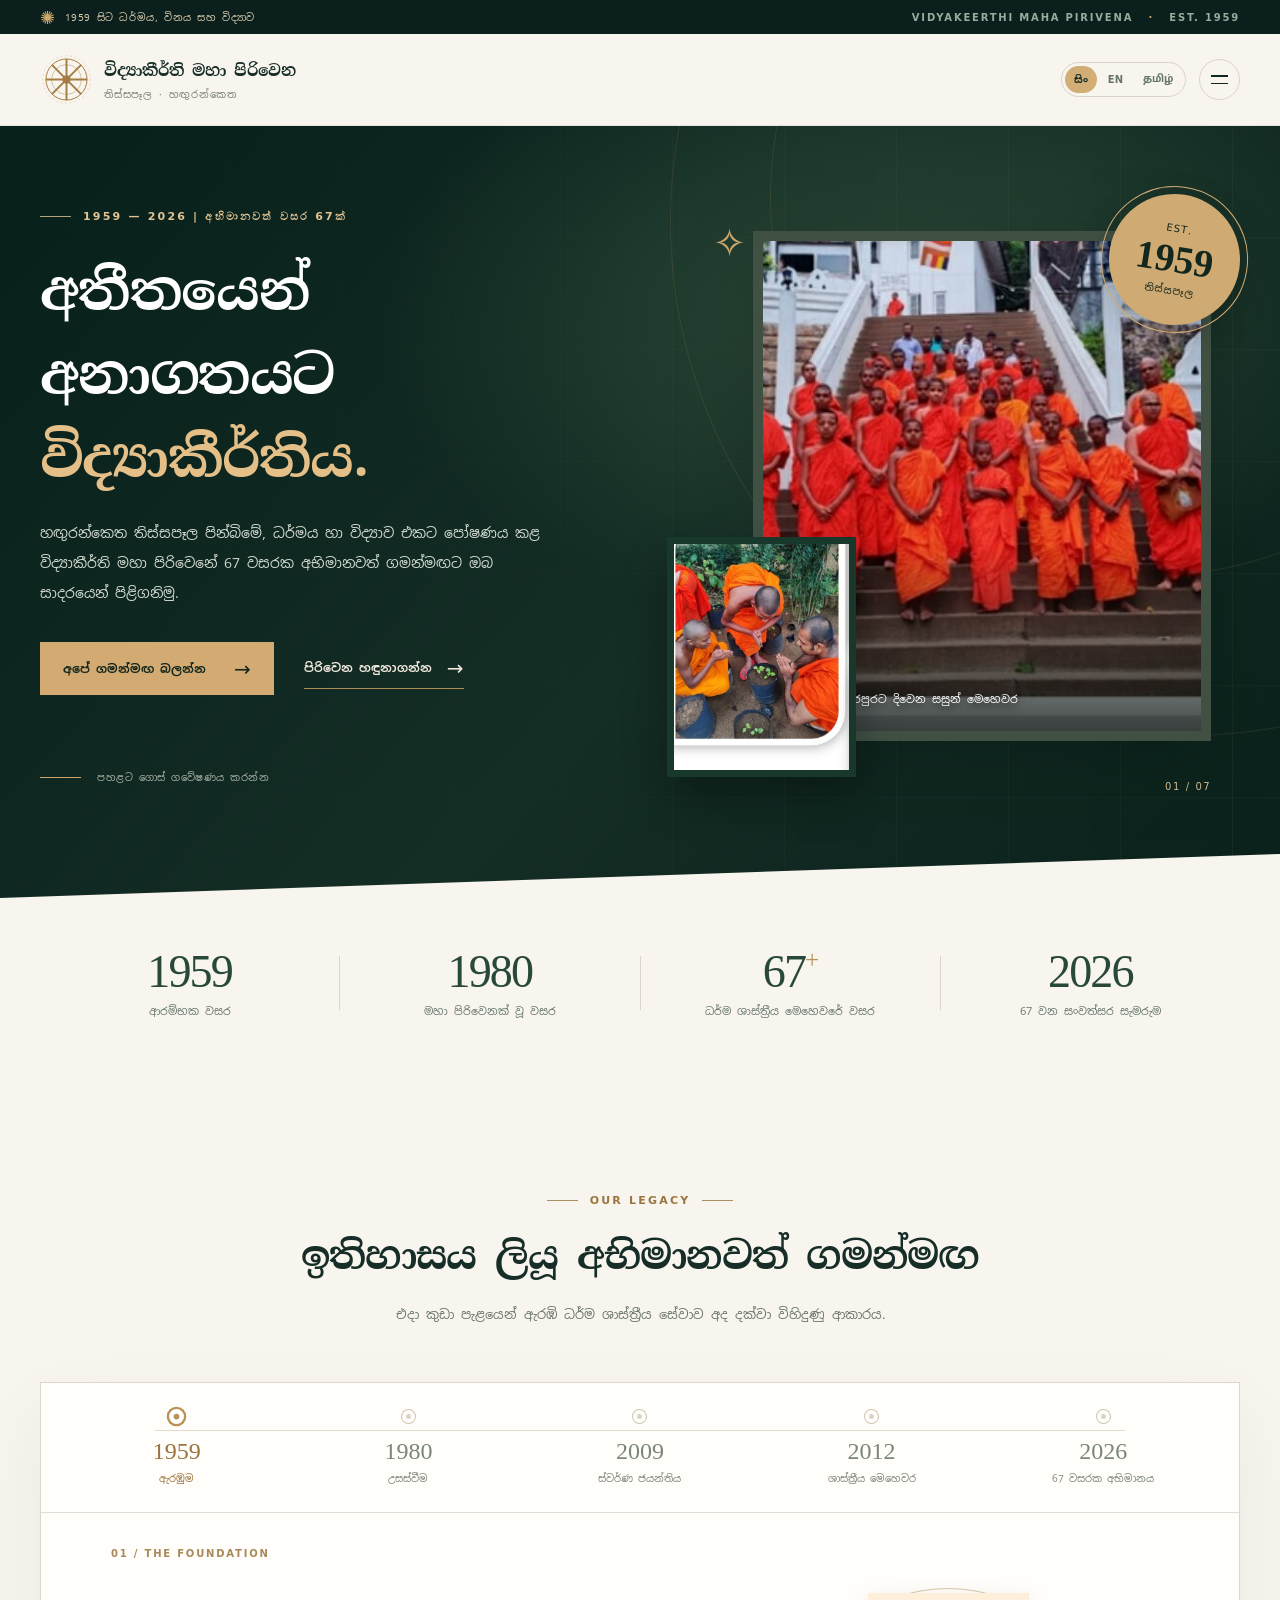
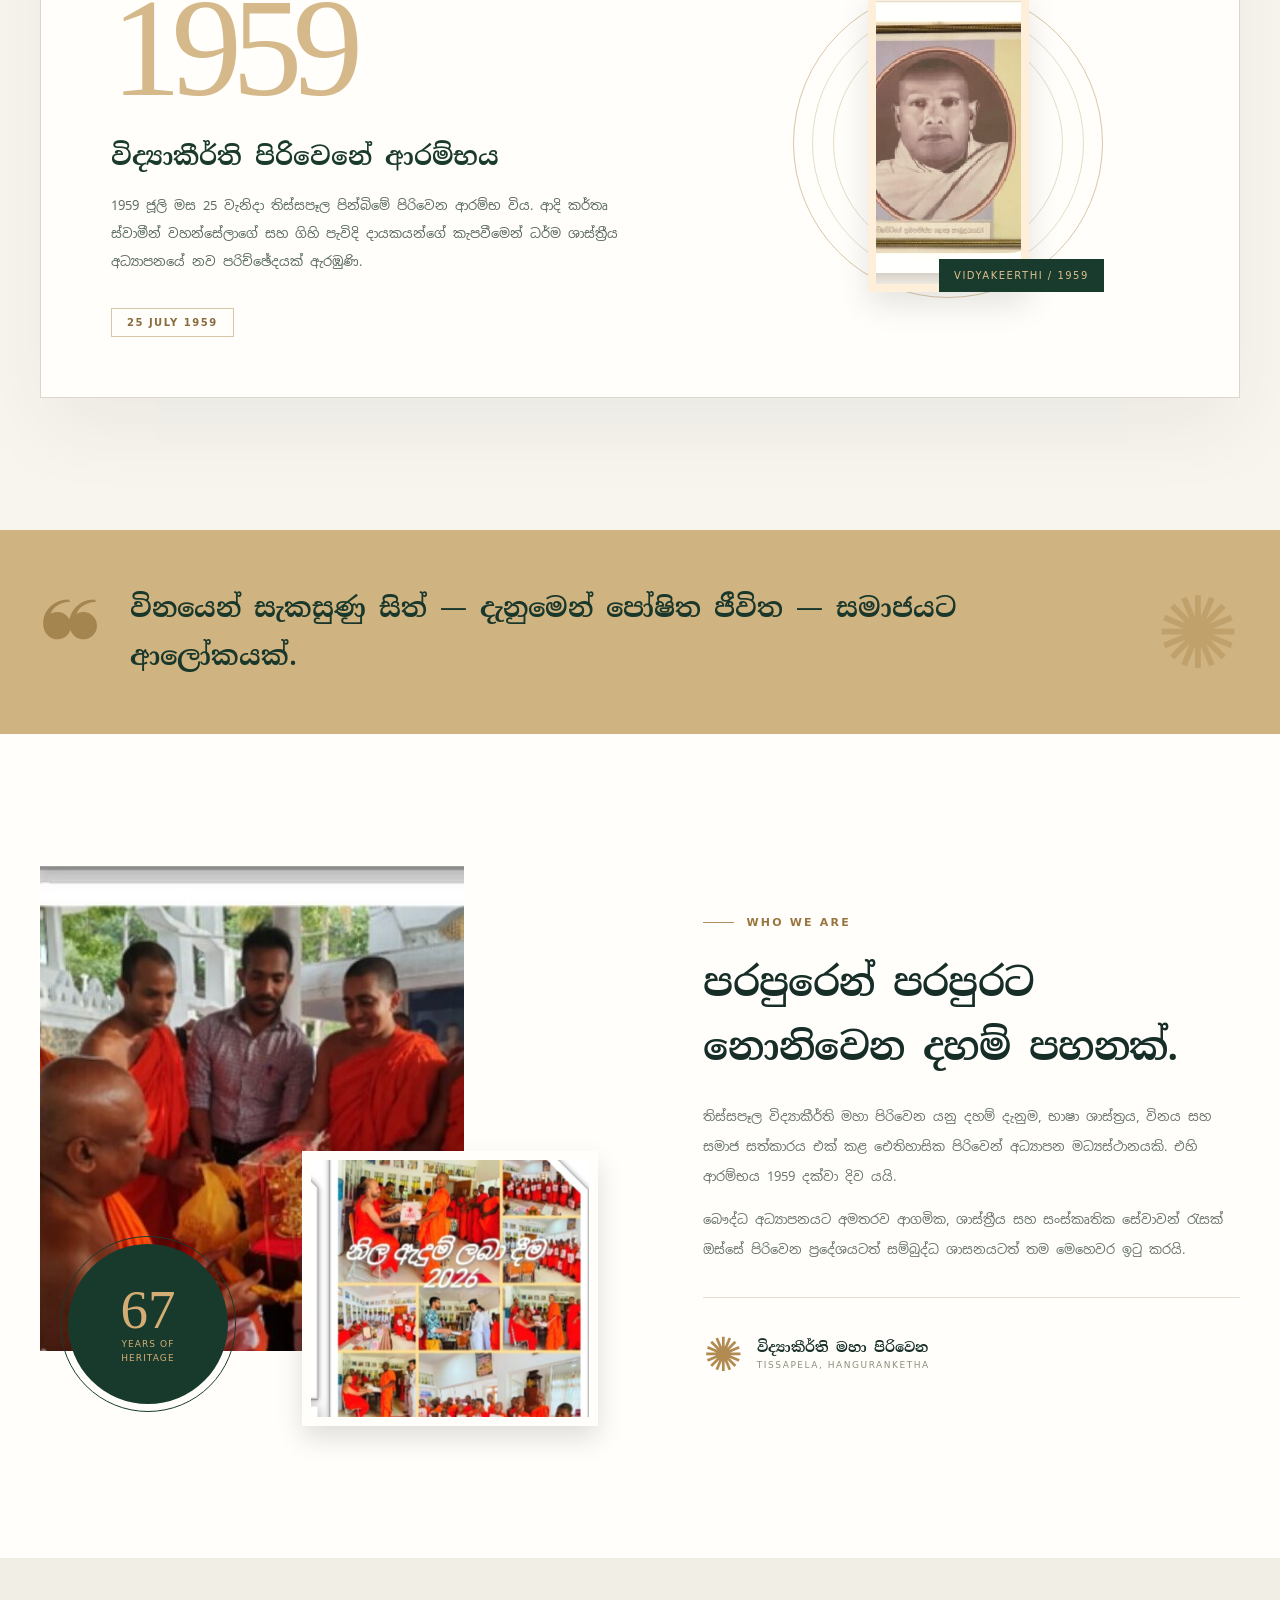
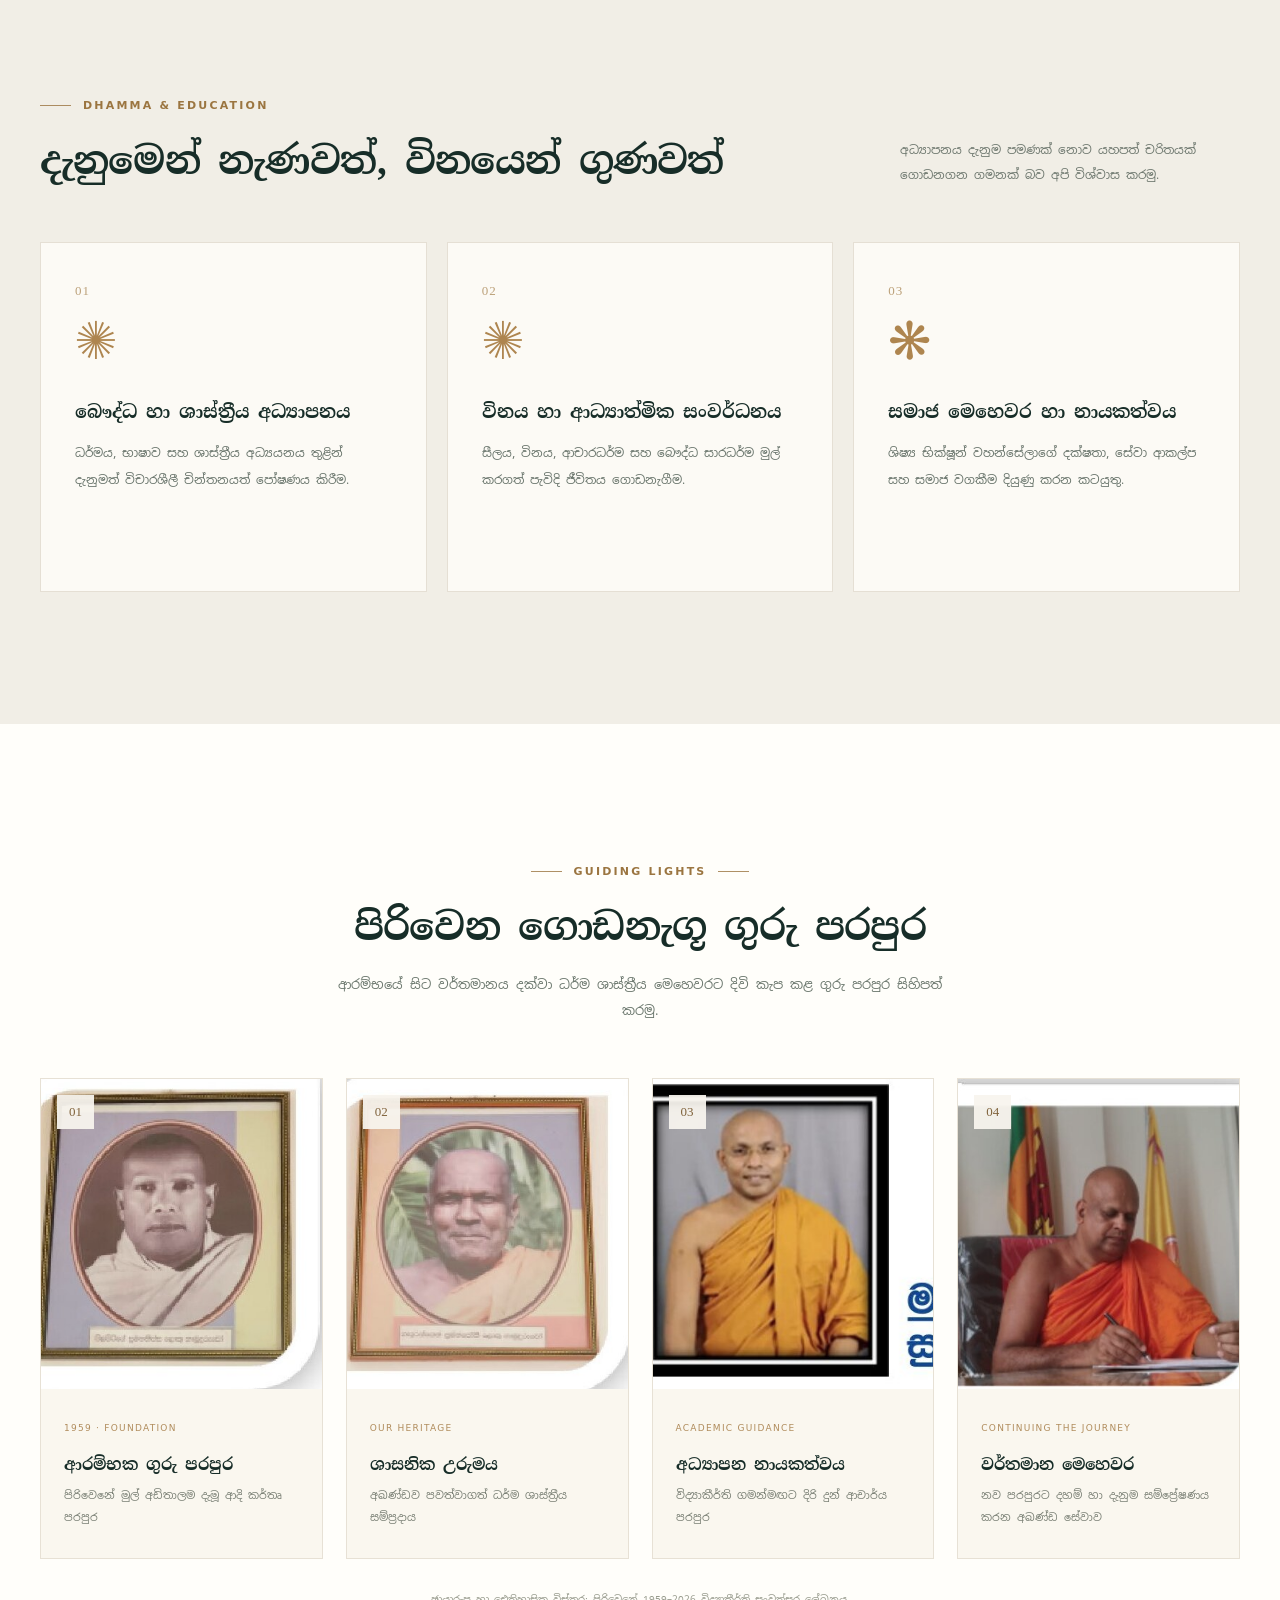
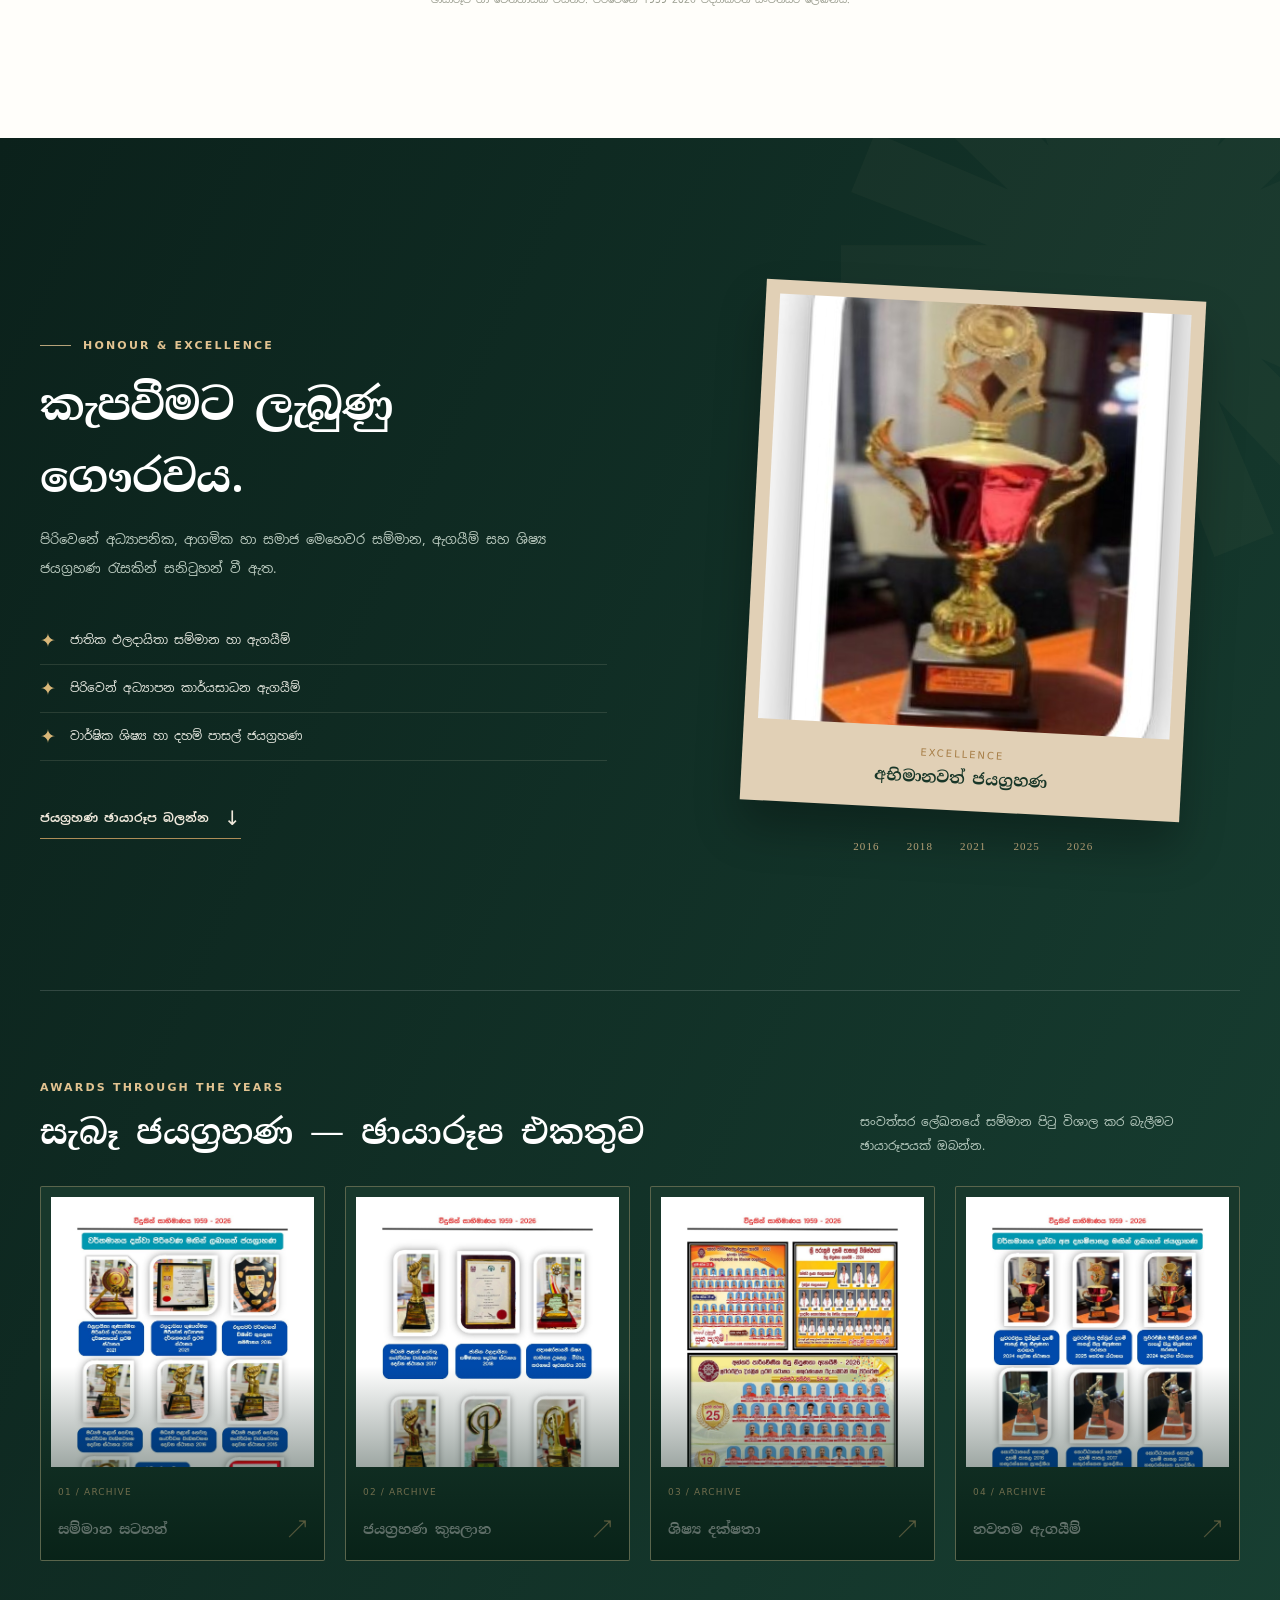
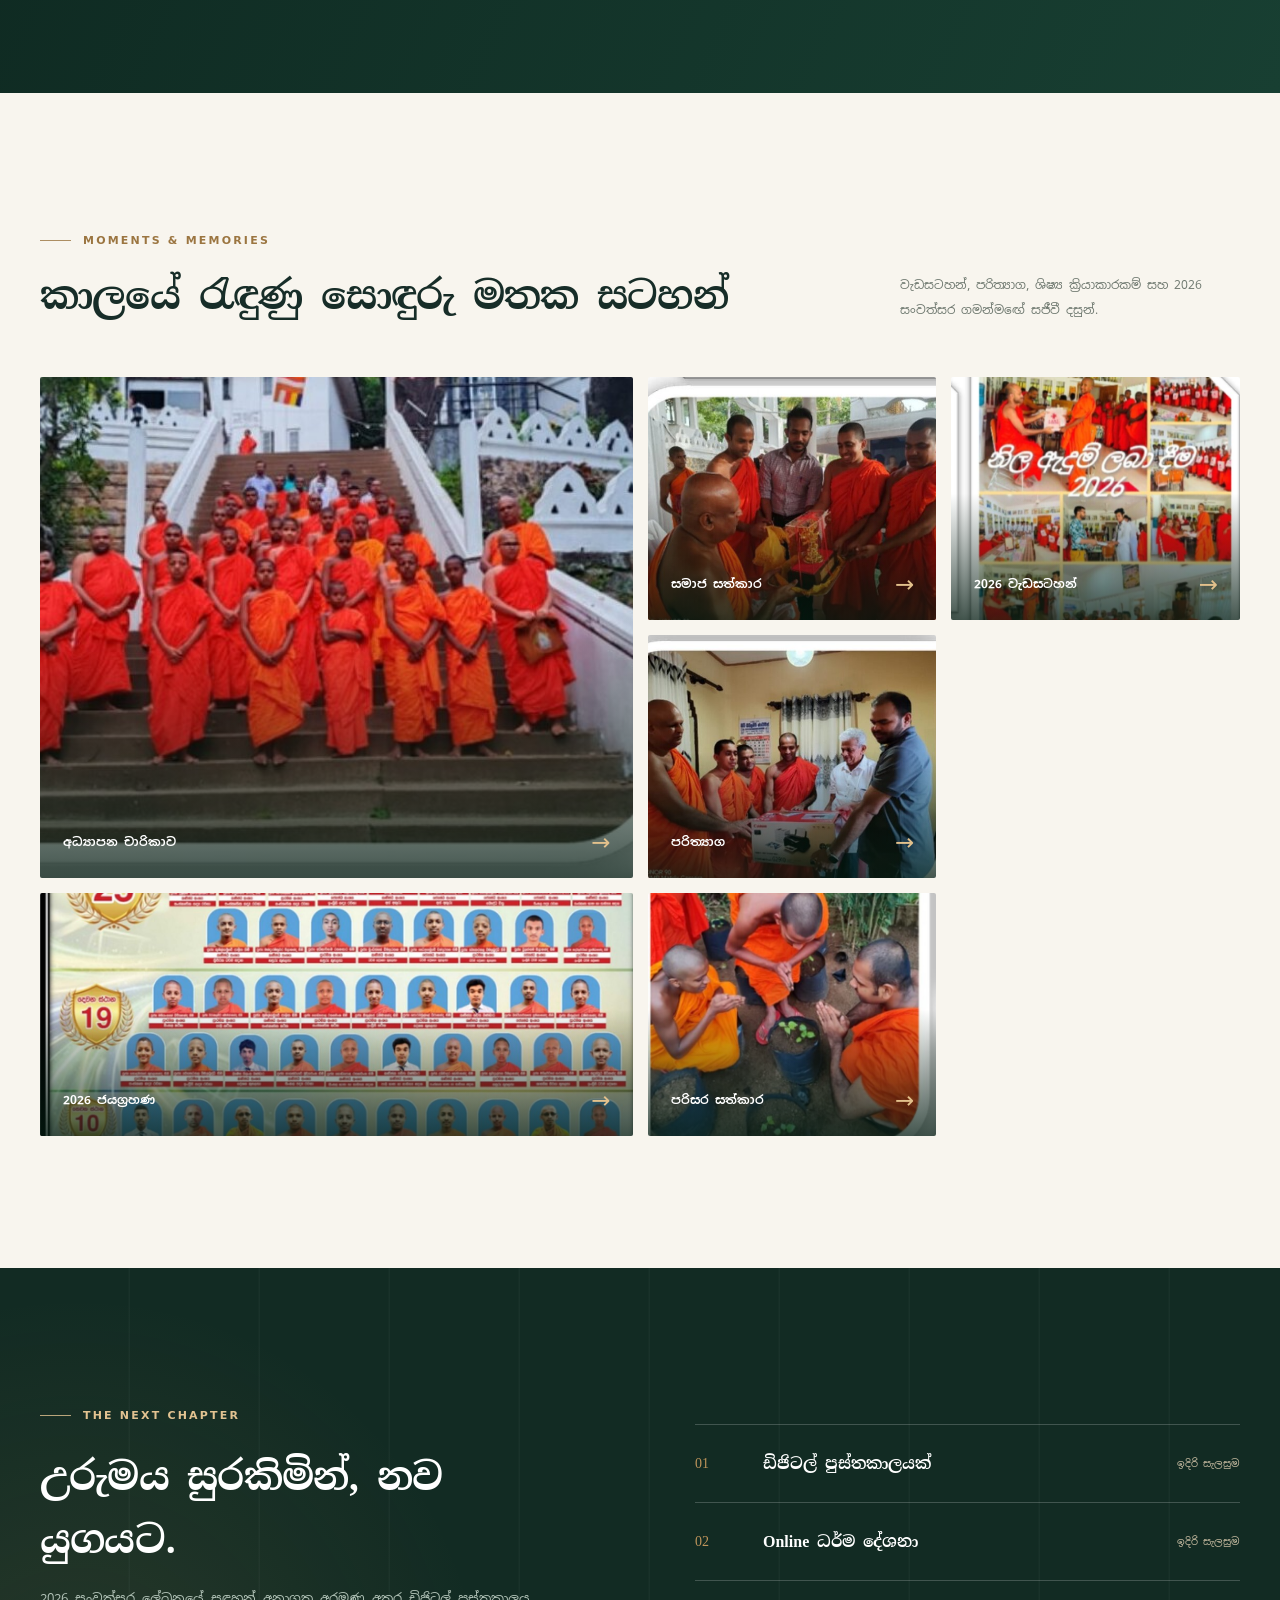
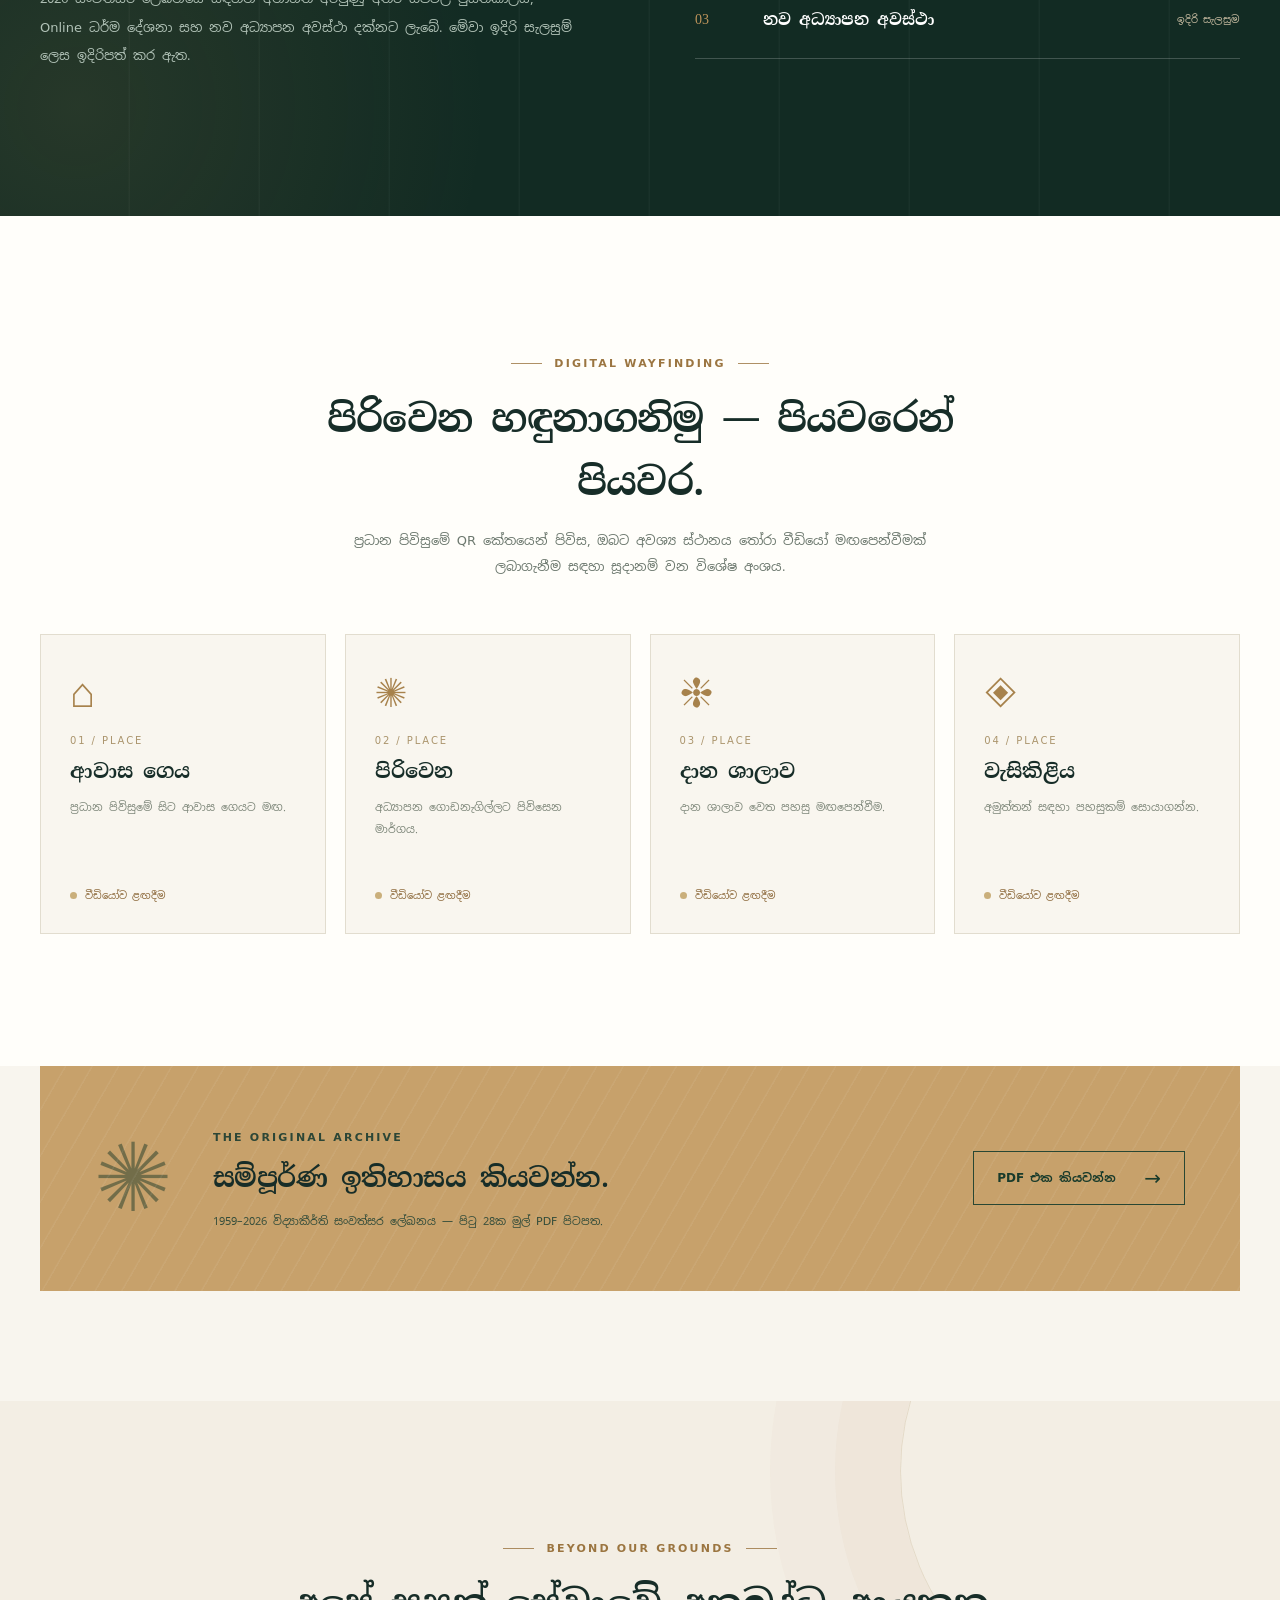
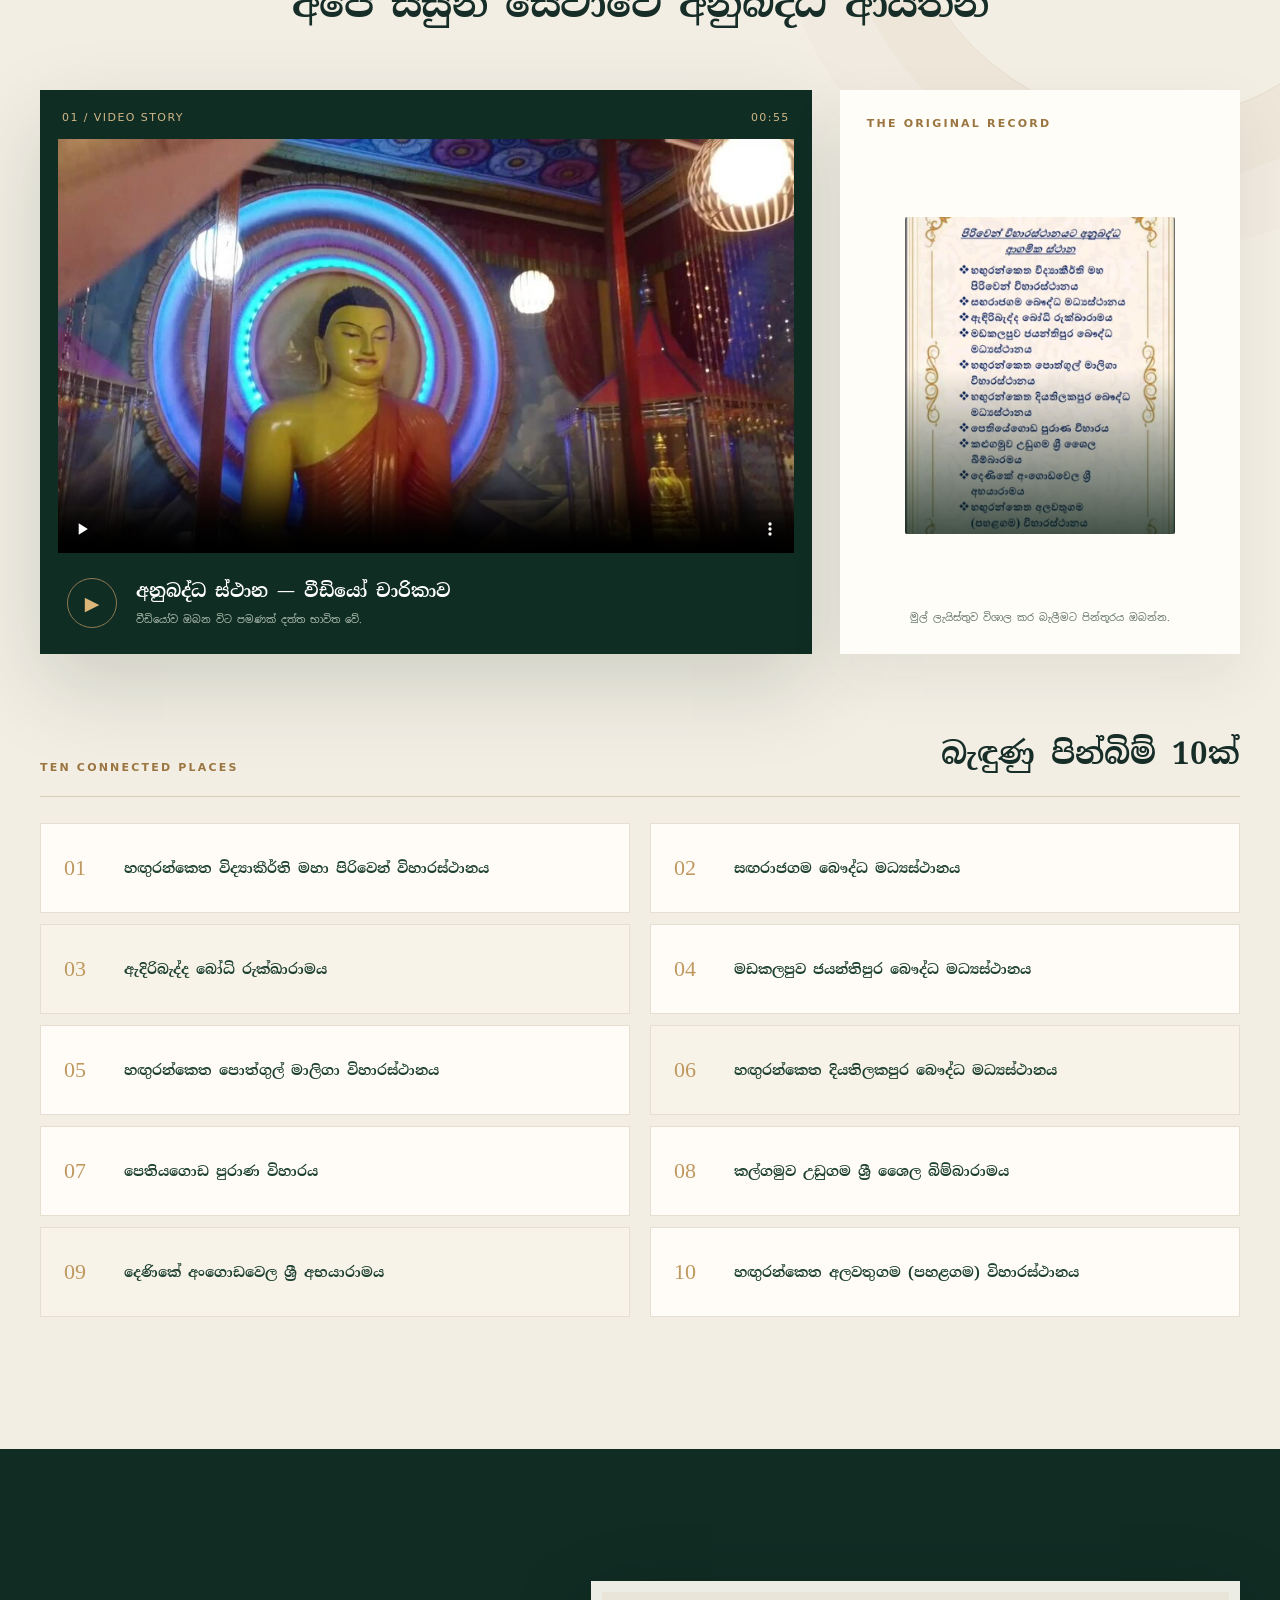
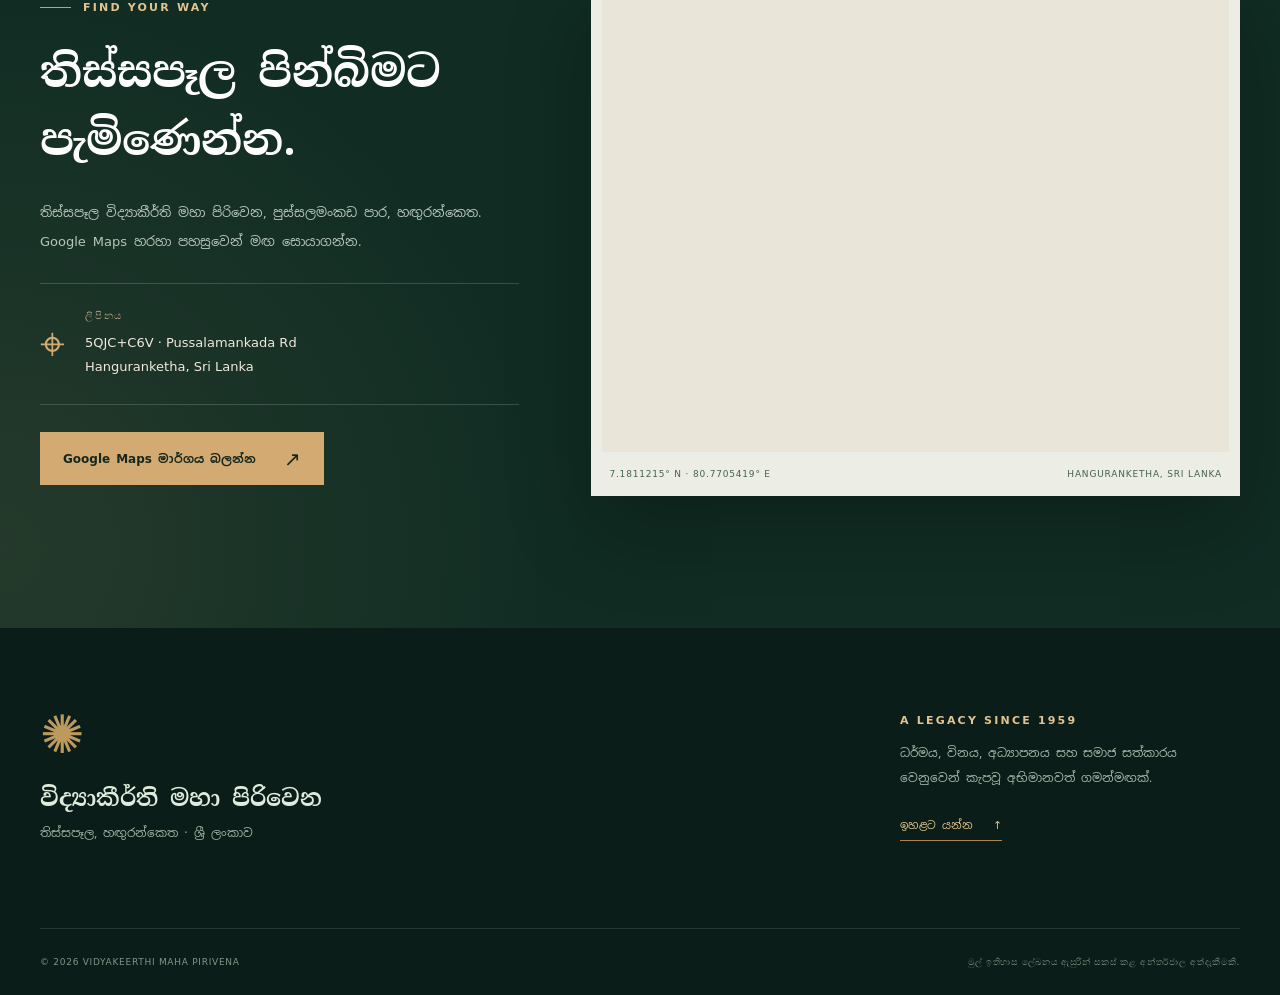
==== commit c0ab0609: "Update index.html" ====
--- a/index.html
+++ b/index.html
@@ -162,7 +162,7 @@
 
     <section class="archive-section" id="archive"><div class="container archive-shell reveal"><div class="archive-symbol">✺</div><div class="archive-copy"><span class="eyebrow light-eyebrow">THE ORIGINAL ARCHIVE</span><h2 data-si="සම්පූර්ණ ඉතිහාසය කියවන්න." data-en="Read the complete historical record.">සම්පූර්ණ ඉතිහාසය කියවන්න.</h2><p data-si="1959–2026 විද්‍යාකීර්ති සංවත්සර ලේඛනය — පිටු 28ක මුල් PDF පිටපත." data-en="The original 28-page Vidyakeerthi 1959–2026 commemorative document (Sinhala).">1959–2026 විද්‍යාකීර්ති සංවත්සර ලේඛනය — පිටු 28ක මුල් PDF පිටපත.</p></div><a class="btn btn-outline" href="assets/vidyakeerthi-history-1959-2026.pdf" target="_blank" rel="noopener"><span data-si="PDF එක කියවන්න" data-en="Open the PDF">PDF එක කියවන්න</span><span aria-hidden="true">→</span></a></div></section>
     <section class="section affiliates-section" id="affiliates" aria-labelledby="affiliates-title"><div class="container">
-      <div class="section-intro center reveal"><span class="eyebrow"><span class="eyebrow-rule"></span> BEYOND OUR GROUNDS <span class="eyebrow-rule"></span></span><h2 id="affiliates-title" data-si="අපේ සසුන් සේවාවේ අනුබද්ධ ආයතන" data-en="Our affiliated religious institutions">අපේ සසුන් සේවාවේ අනුබද්ධ ආයතන</h2><p data-si="පිරිවෙන් විහාරස්ථානයට අනුබද්ධ ආගමික ස්ථාන දහයක තොරතුරු සහ ඔබ එවූ සැබෑ දර්ශන මෙහි එක් කර ඇත." data-en="Explore ten religious locations affiliated with the pirivena temple, alongside the original video and list provided by the institution.">පිරිවෙන් විහාරස්ථානයට අනුබද්ධ ආගමික ස්ථාන දහයක තොරතුරු සහ ඔබ එවූ සැබෑ දර්ශන මෙහි එක් කර ඇත.</p></div>
+      <div class="section-intro center reveal"><span class="eyebrow"><span class="eyebrow-rule"></span> BEYOND OUR GROUNDS <span class="eyebrow-rule"></span></span><h2 id="affiliates-title" data-si="අපේ සසුන් සේවාවේ අනුබද්ධ ආයතන" data-en="Our affiliated religious institutions">අපේ සසුන් සේවාවේ අනුබද්ධ ආයතන</h2><p data-si="" data-en="Explore ten religious locations affiliated with the pirivena temple, alongside the original video and list provided by the institution.">පිරිවෙන් විහාරස්ථානයට අනුබද්ධ ආගමික ස්ථාන දහයක තොරතුරු සහ ඔබ එවූ සැබෑ දර්ශන මෙහි එක් කර ඇත.</p></div>
       <div class="affiliates-feature">
         <div class="affiliates-film reveal"><div class="feature-topline"><span>01 / VIDEO STORY</span><span>00:55</span></div><video controls playsinline preload="none" poster="assets/affiliates-poster.jpg" aria-label="අනුබද්ධ විහාරස්ථාන දැක්වෙන වීඩියෝව"><source src="assets/affiliated-places.mp4" type="video/mp4">Your browser does not support video playback.</video><div class="feature-caption"><span class="feature-mark">▶</span><div><strong data-si="අනුබද්ධ ස්ථාන — වීඩියෝ චාරිකාව" data-en="Affiliated places — a video journey">අනුබද්ධ ස්ථාන — වීඩියෝ චාරිකාව</strong><small data-si="වීඩියෝව ඔබන විට පමණක් දත්ත භාවිත වේ." data-en="The video loads only when you choose to play it.">වීඩියෝව ඔබන විට පමණක් දත්ත භාවිත වේ.</small></div></div></div>
         <div class="affiliates-proof reveal" style="--delay:.12s"><span class="eyebrow">THE ORIGINAL RECORD</span><button class="gallery-item affiliates-document" type="button" data-image="assets/affiliates-original.png" data-caption-si="පිරිවෙන් විහාරස්ථානයට අනුබද්ධ ආගමික ස්ථාන — මුල් ලැයිස්තුව" data-caption-en="Affiliated religious locations — the original list"><img src="assets/affiliates-original.png" loading="lazy" alt="අනුබද්ධ ආගමික ස්ථාන දහයක මුල් ලැයිස්තුව"></button><p data-si="මුල් ලැයිස්තුව විශාල කර බැලීමට පින්තූරය ඔබන්න." data-en="Tap the original document to enlarge and read it.">මුල් ලැයිස්තුව විශාල කර බැලීමට පින්තූරය ඔබන්න.</p></div>
--- a/styles.css
+++ b/styles.css
@@ -0,0 +1,47 @@
+@font-face{font-family:NotoSinhala;src:url('assets/NotoSansSinhala-Regular.ttf') format('truetype');font-weight:400;font-display:swap}
+@font-face{font-family:NotoSinhala;src:url('assets/NotoSansSinhala-Bold.ttf') format('truetype');font-weight:700;font-display:swap}
+@font-face{font-family:NotoSerifSinhala;src:url('assets/NotoSerifSinhala-Regular.ttf') format('truetype');font-weight:400;font-display:swap}
+@font-face{font-family:NotoSerifSinhala;src:url('assets/NotoSerifSinhala-Bold.ttf') format('truetype');font-weight:700;font-display:swap}
+@font-face{font-family:NotoTamil;src:url('assets/NotoSansTamil-Regular.ttf') format('truetype');font-weight:400;font-display:swap}
+@font-face{font-family:NotoTamil;src:url('assets/NotoSansTamil-Bold.ttf') format('truetype');font-weight:700;font-display:swap}
+@font-face{font-family:NotoSerifTamil;src:url('assets/NotoSerifTamil-Regular.ttf') format('truetype');font-weight:400;font-display:swap}
+@font-face{font-family:NotoSerifTamil;src:url('assets/NotoSerifTamil-Bold.ttf') format('truetype');font-weight:700;font-display:swap}
+:root{--ink:#172d28;--pine:#102822;--pine-dark:#081c18;--pine-soft:#1b3a31;--gold:#cda66d;--gold-light:#e2c391;--ivory:#f8f5ee;--ivory-dark:#efe9df;--muted:#6f7873;--line:#d9d6c9;--ease:cubic-bezier(.22,1,.36,1);--sans:NotoSinhala,'Nirmala UI',system-ui,sans-serif;--serif:NotoSerifSinhala,Georgia,serif}
+*,*::before,*::after{box-sizing:border-box}html{scroll-behavior:smooth;scroll-padding-top:90px}body{margin:0;background:var(--ivory);color:var(--ink);font-family:var(--sans);-webkit-font-smoothing:antialiased;overflow-x:hidden}body.no-scroll{overflow:hidden}button,a{-webkit-tap-highlight-color:transparent}a{color:inherit;text-decoration:none}button{font:inherit}img{display:block;max-width:100%}::selection{background:#cda66d;color:#0a211a}.container{width:min(1292px,calc(100% - 80px));margin-inline:auto}.skip-link{position:fixed;z-index:200;top:-100px;left:20px;background:#fff;padding:10px 16px}.skip-link:focus{top:12px}a:focus-visible,button:focus-visible{outline:3px solid var(--gold);outline-offset:4px}section[id]{scroll-margin-top:95px}.section{padding-block:132px}.reveal{opacity:0;transform:translateY(30px);transition:opacity .9s var(--ease),transform .95s var(--ease);transition-delay:var(--delay,0s)}.reveal.visible{opacity:1;transform:translateY(0)}
+.topbar{background:#0b201c;color:#d8caac;height:34px;font-size:10px;letter-spacing:.06em}.topbar-inner{height:100%;display:flex;align-items:center;justify-content:space-between}.topbar-left{display:flex;align-items:center;gap:9px}.tiny-sun{font-size:18px;color:var(--gold)}.topbar-right{font:600 10px system-ui,sans-serif;letter-spacing:.18em;color:#9baa9e}.topbar-right span{color:var(--gold);padding-inline:10px}
+.site-header{height:92px;position:sticky;z-index:80;top:0;background:rgba(248,245,238,.96);backdrop-filter:blur(20px);-webkit-backdrop-filter:blur(20px);border-bottom:1px solid rgba(23,45,40,.08);transition:height .4s var(--ease),box-shadow .4s}.site-header.scrolled{height:77px;box-shadow:0 6px 32px rgba(8,28,24,.08)}.nav-shell{height:100%;display:flex;align-items:center;gap:25px;justify-content:space-between}.brand{display:flex;align-items:center;gap:12px;min-width:260px;flex:none}.brand-symbol{display:grid;place-items:center;width:52px;height:52px;color:#a57c41}.brand-symbol svg{width:49px;height:49px}.brand-copy{display:flex;flex-direction:column;gap:5px}.brand-copy strong{font-family:var(--serif);font-size:16px;font-weight:700;line-height:1.6;white-space:nowrap}.brand-copy small{color:#7a8278;letter-spacing:.08em;font-size:10px}.nav-links{display:flex;align-items:center;gap:clamp(10px,1.27vw,24px);margin-left:auto}.nav-links a{font-size:11px;white-space:nowrap;color:#4b5a53;transition:color .24s;position:relative;padding-block:9px}.nav-links a::after{content:'';position:absolute;left:0;right:100%;height:1.5px;bottom:3px;background:#ab8552;transition:right .3s var(--ease)}.nav-links a:hover,.nav-links a.active{color:#956e37}.nav-links a:hover::after,.nav-links a.active::after{right:0}.nav-actions{display:flex;align-items:center;gap:13px}.lang-switch{display:flex;align-items:center;gap:4px;border:1px solid #d9d4c7;background:transparent;padding:7px 9px;border-radius:30px;cursor:pointer;font-size:11px;white-space:nowrap;color:#807b6e}.lang-active{font-weight:700;color:#98753e}.lang-divider{color:#c3bbae}.menu-toggle{display:none;width:41px;height:41px;border:1px solid #d9d4c7;background:transparent;cursor:pointer;border-radius:50%;place-items:center;align-content:center;gap:6px}.menu-toggle span{display:block;width:17px;height:1.5px;background:var(--pine);transition:transform .3s}.menu-toggle[aria-expanded=true] span:first-child{transform:translateY(3.75px) rotate(45deg)}.menu-toggle[aria-expanded=true] span:last-child{transform:translateY(-3.75px) rotate(-45deg)}
+.lang-switch{padding:3px;gap:2px;cursor:default}.lang-option{border:0;border-radius:20px;background:transparent;color:#66756c;padding:6px 9px;cursor:pointer;font:700 10px/1.5 var(--sans);white-space:nowrap;transition:background .3s,color .3s}.lang-option:hover{color:#8b6b3b;background:#ece4d7}.lang-option.active{background:#d3ad76;color:#102822}.lang-option-ta{font-family:NotoTamil,sans-serif}.lang-tamil-short{display:none}.lang-ta{--sans:NotoTamil,'Nirmala UI',sans-serif;--serif:NotoSerifTamil,Georgia,serif}.lang-ta .nav-links a{font-size:10px}.lang-ta .hero h1{font-size:clamp(38px,3.7vw,63px);line-height:1.55}.lang-ta .brand-copy strong{font-size:14px}.lang-ta .lang-option:not(.lang-option-ta){font-family:NotoSinhala,system-ui,sans-serif}
+.hero{background:radial-gradient(ellipse 60% 60% at 69% 25%,#2c4938 0%,transparent 66%),linear-gradient(132deg,#09211c 6%,#142d25 56%,#0a211b);color:#fff;position:relative;min-height:755px;isolation:isolate;overflow:hidden}.hero-gridline{position:absolute;inset:0;background-image:linear-gradient(90deg,rgba(218,201,160,.05) 1px,transparent 1px),linear-gradient(0deg,rgba(218,201,160,.04) 1px,transparent 1px);background-size:112px 112px;mask-image:linear-gradient(to right,transparent,black)}.hero-orbit{pointer-events:none;position:absolute;border:1px solid rgba(210,167,101,.12);border-radius:50%;transform:rotate(-18deg)}.hero-orbit-a{width:760px;height:760px;top:-310px;right:-250px}.hero-orbit-b{width:1030px;height:1030px;top:-420px;right:-420px}.hero-layout{display:grid;grid-template-columns:1.01fr .99fr;gap:42px;align-items:center;min-height:755px;padding-block:68px 100px;position:relative}.hero-content{position:relative;z-index:3;padding-bottom:18px}.eyebrow{display:inline-flex;align-items:center;gap:12px;font:700 11px system-ui,sans-serif;letter-spacing:.20em;color:#9b7540;text-transform:uppercase}.eyebrow-rule{display:inline-block;width:31px;height:1px;background:currentColor;opacity:.8;flex:none}.light-eyebrow{color:var(--gold-light)}.hero h1{font:700 clamp(45px,4.25vw,75px)/1.54 var(--serif);letter-spacing:-.028em;margin:26px 0 19px;max-width:710px;text-wrap:balance}.hero h1 em{font-style:normal;color:#e4bf88;display:inline-block}.hero-description{max-width:525px;color:#d0d9cf;font-size:14px;line-height:2.12;margin:0 0 34px}.hero-actions{display:flex;align-items:center;gap:30px;flex-wrap:wrap}.btn{min-height:53px;padding:16px 23px;display:inline-flex;align-items:center;justify-content:space-between;gap:28px;font-size:12px;font-weight:700;cursor:pointer;transition:transform .4s var(--ease),background .4s,border-color .4s}.btn:hover{transform:translateY(-4px)}.btn-gold{background:#d3aa72;color:#15281e}.btn-gold:hover{background:#e2c293}.btn>span:last-child{font:20px system-ui;line-height:1}.text-link{display:inline-flex;align-items:center;gap:15px;font-size:12px;font-weight:700;padding-block:8px;border-bottom:1px solid #ad8d58;transition:gap .3s,color .3s}.text-link:hover{gap:23px}.light-text-link{color:#efe8db}.text-link span:last-child{font:20px system-ui}.hero-scroll{margin-top:76px;display:flex;align-items:center;gap:16px;font-size:10px;letter-spacing:.05em;color:#a6b0a3}.scroll-line{height:1px;width:41px;background:var(--gold)}.hero-visual{position:relative;height:615px;isolation:isolate}.hero-picture-frame{position:absolute;right:5%;top:37px;width:80%;height:510px;overflow:hidden;border:10px solid rgba(243,230,202,.12);box-shadow:0 20px 80px rgba(0,0,0,.2);background:#273c31}.hero-picture-frame::after{content:'';position:absolute;inset:0;background:linear-gradient(180deg,transparent 62%,rgba(2,12,10,.75) 100%);pointer-events:none}.hero-main-image{width:100%;height:100%;object-fit:cover;object-position:center;filter:saturate(.9) contrast(1.05);transition:transform 1.6s var(--ease)}.hero-picture-frame:hover .hero-main-image{transform:scale(1.06)}.image-caption{position:absolute;left:23px;right:20px;bottom:25px;font-size:11px;color:#fff;z-index:2;text-shadow:0 2px 10px #000}.hero-side-frame{position:absolute;left:0;bottom:32px;width:33%;height:240px;border:7px solid #18382b;overflow:hidden;z-index:3;box-shadow:0 20px 40px rgba(0,0,0,.3)}.hero-side-frame img{width:100%;height:100%;object-fit:cover;object-position:center 45%}.hero-year-seal{position:absolute;z-index:4;right:0;top:0;width:131px;height:131px;border-radius:50%;display:flex;align-items:center;justify-content:center;flex-direction:column;background:#cfaa72;color:#12271e;outline:1px solid #cfaa72;outline-offset:7px;box-shadow:0 13px 35px rgba(0,0,0,.22);transform:rotate(9deg)}.hero-year-seal strong{font:600 39px Georgia,serif;line-height:1.25}.hero-year-seal span{font-size:10px;letter-spacing:.10em}.hero-corner-top{position:absolute;left:8%;top:23px;font-size:40px;color:#cda66d}.hero-corner-bottom{position:absolute;right:5%;bottom:17px;color:#d0b98f;font:10px system-ui;letter-spacing:.16em}.hero-bottom-edge{position:absolute;left:0;right:0;bottom:-1px;height:64px;z-index:5}.hero-bottom-edge svg{width:100%;height:100%}
+.stat-section{background:var(--ivory);padding:20px 0 57px}.stats-row{display:grid;grid-template-columns:1fr 1px 1fr 1px 1fr 1px 1fr;align-items:center}.stat-item{text-align:center;padding:16px 10px}.stat-item strong{font:500 clamp(38px,3.6vw,55px) Georgia,serif;color:#28483a;display:block;line-height:1.18;letter-spacing:-.04em}.stat-plus{font-size:.55em;color:#b99459;vertical-align:top}.stat-item span:not(.stat-plus){font-size:11px;color:#68796f}.stat-separator{height:54px;background:var(--line)}
+.section-intro{max-width:770px;margin:0 auto 54px}.section-intro.center{text-align:center}.section-intro h2,.section-heading-row h2,.about-copy h2,.achievement-copy h2,.vision-layout h2,.archive-copy h2{font:700 clamp(29px,3vw,47px)/1.65 var(--serif);letter-spacing:-.02em;margin:18px 0 13px}.section-intro p{font-size:13px;line-height:2;color:#6c786e;max-width:640px;margin:0 auto}.history-section{background:var(--ivory);padding-top:92px}.history-panel{border:1px solid #ddd7c9;background:#fffefa;box-shadow:0 30px 75px rgba(29,47,38,.06)}.timeline-rail{display:grid;grid-template-columns:repeat(5,1fr);border-bottom:1px solid #e2ded3;position:relative;padding:21px 20px}.timeline-rail::before{content:'';height:1px;background:#e1dacb;position:absolute;left:9.5%;right:9.5%;top:47px}.timeline-step{border:0;background:transparent;padding:6px 0;position:relative;cursor:pointer;text-align:center;display:flex;align-items:center;flex-direction:column;gap:7px;color:#7c857c;transition:color .3s}.timeline-dot{width:13px;height:13px;border-radius:50%;background:#ddd3c0;border:4px solid #fff;box-shadow:0 0 0 1px #d1c5ac;z-index:2;margin-bottom:8px;transition:background .3s,box-shadow .3s,transform .3s}.timeline-step.active{color:#9a743f}.timeline-step.active .timeline-dot,.timeline-step:hover .timeline-dot{background:#ba9157;box-shadow:0 0 0 2px #ba9157;transform:scale(1.15)}.timeline-step b{font:400 24px Georgia,serif}.timeline-step small{font-size:10px}.timeline-detail{padding:35px 70px 60px;display:grid;grid-template-columns:1.12fr .88fr;gap:55px;min-height:420px;align-items:center}.timeline-text{animation:detailIn .56s var(--ease)}.timeline-overline{display:block;font:700 10px system-ui;letter-spacing:.18em;color:#a88958}.timeline-year{display:block;font:400 clamp(80px,11vw,150px)/1.13 Georgia,serif;letter-spacing:-.07em;color:#d5b98a;margin-top:9px}.timeline-text h3{font:700 clamp(20px,2vw,28px)/1.8 var(--serif);margin:6px 0 12px;color:#1a3a2c}.timeline-text p{max-width:530px;font-size:13px;line-height:2.14;color:#59695d}.timeline-tag{display:inline-block;margin-top:20px;padding:8px 15px;border:1px solid #d8c6a9;color:#8a6b3e;font:700 10px system-ui;letter-spacing:.15em}.timeline-art{position:relative;max-width:380px;height:315px;margin-inline:auto;display:grid;place-items:center;isolation:isolate}.timeline-art img{position:relative;z-index:1;width:64%;height:95%;object-fit:cover;border:8px solid #f2e8d9;box-shadow:0 12px 30px rgba(0,0,0,.11);filter:sepia(.15);animation:detailIn .56s var(--ease)}.timeline-art-circle{position:absolute;width:310px;height:310px;border:1px solid #dac7a8;border-radius:50%;z-index:-1}.timeline-art-circle::before,.timeline-art-circle::after{content:'';position:absolute;inset:18px;border:1px solid #e7dcc8;border-radius:50%}.timeline-art-circle::after{inset:39px}.timeline-art-note{position:absolute;right:-30px;bottom:8px;z-index:2;background:#193b2d;color:#e0c18e;padding:11px 15px;font:10px system-ui;letter-spacing:.15em}@keyframes detailIn{from{opacity:.25;transform:translateY(12px)}to{opacity:1;transform:translateY(0)}}
+.quote-band{background:#cfb380;position:relative;overflow:hidden}.quote-band::before{content:'';position:absolute;inset:0;background:repeating-linear-gradient(135deg,rgba(255,255,255,.09) 0 1px,transparent 1px 20px);opacity:.3}.quote-layout{position:relative;min-height:204px;display:flex;align-items:center;gap:30px}.quote-ornament{font:90px Georgia,serif;line-height:.7;color:#82602a;opacity:.55}.quote-layout p{font:700 clamp(18px,2.1vw,29px)/1.8 var(--serif);color:#19372b;max-width:920px}.quote-wheel{margin-left:auto;font-size:100px;color:#a68046;opacity:.35}
+.about-section{background:#fffefa}.about-grid{display:grid;grid-template-columns:1.02fr .98fr;align-items:center;gap:105px}.about-images{position:relative;min-height:560px}.about-image-large{position:absolute;left:0;top:0;width:76%;height:485px;overflow:hidden;background:#e7e0d3}.about-image-large img{width:100%;height:100%;object-fit:cover;transition:transform 1.1s var(--ease)}.about-image-large:hover img,.about-image-small:hover img{transform:scale(1.05)}.about-image-small{position:absolute;bottom:0;right:0;width:53%;height:275px;border:9px solid #fffefa;background:#d8d0c6;overflow:hidden;box-shadow:0 12px 25px rgba(0,0,0,.13)}.about-image-small img{width:100%;height:100%;object-fit:cover;transition:transform 1.1s var(--ease)}.about-image-stamp{position:absolute;left:5%;bottom:4%;width:160px;height:160px;border-radius:50%;background:#183a2d;color:#d3ad73;outline:1px solid #183a2d;outline-offset:7px;display:flex;align-items:center;justify-content:center;flex-direction:column;z-index:2}.about-image-stamp span{font:55px Georgia,serif;line-height:1}.about-image-stamp small{font:9px system-ui;line-height:1.6;text-align:center;letter-spacing:.12em}.about-copy h2{max-width:500px;margin-block:23px}.about-copy>p{font-size:13px;line-height:2.3;color:#68736b;max-width:550px}.about-signature{display:flex;align-items:center;gap:14px;margin-top:33px;border-top:1px solid #e6dfd0;padding-top:25px}.about-signature>span{font-size:47px;color:#b28b53}.about-signature div{display:flex;flex-direction:column;gap:4px}.about-signature strong{font:700 14px var(--serif)}.about-signature small{font:9px system-ui;letter-spacing:.17em;color:#8f8f7d}
+.education-section{background:#f1eee6}.section-heading-row{display:flex;align-items:end;justify-content:space-between;gap:60px;margin-bottom:48px}.section-heading-row h2{margin-bottom:0;max-width:710px}.section-heading-row>p{font-size:12px;line-height:2.1;color:#6d776e;max-width:340px;margin:0 0 5px}.education-cards{display:grid;grid-template-columns:repeat(3,1fr);gap:20px}.education-card{background:#fcfaf5;min-height:350px;padding:36px 34px 29px;border:1px solid #e5dfd4;position:relative;overflow:hidden;transition:transform .5s var(--ease),box-shadow .5s var(--ease),background .5s}.education-card:hover{transform:translateY(-10px);box-shadow:0 24px 40px rgba(19,52,37,.09);background:white}.education-num{font:13px Georgia,serif;letter-spacing:.08em;color:#bca17a}.education-icon{height:83px;display:flex;align-items:center;font:55px Georgia,serif;color:#ae854f}.education-card h3{font:700 18px/1.8 var(--serif);margin:13px 0 11px}.education-card p{font-size:12px;line-height:2.25;color:#67736a}.education-line{position:absolute;bottom:0;left:0;width:0;height:3px;background:var(--gold);transition:width .55s var(--ease)}.education-card:hover .education-line{width:100%}
+.leadership-section{background:#fffefa}.leadership-grid{display:grid;grid-template-columns:repeat(4,1fr);gap:23px}.leader-card{background:#faf7ef;border:1px solid #e7e1d5;transition:transform .55s var(--ease),box-shadow .55s}.leader-card:hover{transform:translateY(-9px);box-shadow:0 17px 35px rgba(13,46,32,.11)}.leader-image{height:310px;position:relative;overflow:hidden;background:#ece2d2}.leader-image img{width:100%;height:100%;object-fit:cover;object-position:center;filter:saturate(.80);transition:transform 1.1s var(--ease)}.leader-card:hover img{transform:scale(1.06)}.leader-number{position:absolute;top:16px;left:16px;background:rgba(248,245,238,.94);font:13px Georgia,serif;padding:9px 12px;color:#80633c}.leader-caption{padding:26px 23px 30px}.leader-caption small{font:9px system-ui;letter-spacing:.14em;color:#b08c5c}.leader-caption h3{font:700 16px/1.7 var(--serif);margin:15px 0 6px}.leader-caption p{font-size:11px;line-height:2;color:#7b8176;margin:0}.source-note{text-align:center;margin:34px 0 0;color:#979a8c;font-size:10px}
+.achievement-section{background:linear-gradient(115deg,#0b211b,#183f32);color:#fff;overflow:hidden;position:relative}.achievement-section::before{content:'✺';position:absolute;right:-140px;top:-240px;font:700 800px Georgia,serif;line-height:1;color:rgba(224,200,143,.035);pointer-events:none}.achievement-grid{display:grid;grid-template-columns:1.03fr .97fr;gap:100px;align-items:center}.achievement-copy h2{font-size:clamp(34px,3.4vw,52px);max-width:540px}.achievement-copy>p{max-width:510px;color:#bacabf;font-size:13px;line-height:2.2}.achievement-points{margin-block:33px 37px}.achievement-points>div{display:flex;align-items:center;gap:14px;border-bottom:1px solid rgba(242,232,207,.12);padding:11px 0}.achievement-points span{color:#d9b778;font-size:19px}.achievement-points p{font-size:12px;color:#e5e7df;margin:0}.achievement-visual{position:relative;padding:20px 35px 46px}.achievement-award{background:#e1d0b6;padding:14px 14px 0;max-width:440px;margin-inline:auto;transform:rotate(3deg);box-shadow:0 26px 45px rgba(0,0,0,.28);transition:transform .65s var(--ease)}.achievement-award:hover{transform:rotate(0deg) translateY(-8px)}.achievement-award img{height:425px;width:100%;object-fit:cover;object-position:center 40%}.award-label{color:#183628;display:flex;flex-direction:column;align-items:center;gap:8px;padding:20px 8px 22px}.award-label span{font:10px system-ui;letter-spacing:.2em;color:#a67d46}.award-label strong{font:700 16px var(--serif)}.award-years{display:flex;justify-content:center;gap:27px;margin:29px auto 0;color:#c5ae81;font:11px Georgia,serif;letter-spacing:.1em}
+.gallery-section{background:#f8f5ee}.gallery-grid{display:grid;grid-template-columns:repeat(4,1fr);grid-auto-rows:243px;gap:15px}.gallery-item{border:0;padding:0;background:#d4cabb;position:relative;overflow:hidden;cursor:zoom-in;text-align:left;border-radius:2px}.gallery-item img{width:100%;height:100%;object-fit:cover;transition:transform 1s var(--ease),filter 1s}.gallery-item:hover img{transform:scale(1.08);filter:brightness(.83)}.gallery-item::after{content:'';position:absolute;inset:0;background:linear-gradient(to top,rgba(3,27,17,.74),transparent 52%);pointer-events:none}.gallery-feature{grid-column:span 2;grid-row:span 2}.gallery-wide{grid-column:span 2}.gallery-overlay{position:absolute;bottom:23px;left:23px;right:22px;z-index:2;color:#fff;display:flex;align-items:center;justify-content:space-between;gap:10px;font:700 12px var(--sans)}.gallery-overlay b{font:23px system-ui;color:#e3c18c}.gallery-dialog{border:1px solid rgba(255,255,255,.13);padding:20px 20px 14px;box-shadow:0 25px 90px #0009;background:#11271f;color:#eee;width:min(900px,94vw);max-height:92vh;overflow:auto}.gallery-dialog::backdrop{background:rgba(3,17,12,.83);backdrop-filter:blur(8px)}.gallery-dialog img{max-height:73vh;max-width:100%;width:auto;margin-inline:auto;object-fit:contain}.gallery-dialog p{text-align:center;font-size:12px;margin:12px 35px 0;line-height:1.8}.gallery-close{position:sticky;top:0;margin-left:auto;display:grid;place-items:center;border:0;color:#fff;background:#b68b54;font:32px/1 system-ui;width:40px;height:40px;cursor:pointer;z-index:5}
+.vision-section{background:#122b23;color:#fff;position:relative}.vision-section::before{content:'';position:absolute;inset:0;background:radial-gradient(circle at 6% 80%,rgba(187,148,85,.12),transparent 32%),repeating-linear-gradient(90deg,transparent 0 128px,rgba(255,255,255,.03) 129px 130px)}.vision-layout{display:grid;grid-template-columns:1fr 1fr;gap:110px;position:relative;align-items:center}.vision-layout h2{margin-top:24px;max-width:590px}.vision-layout>div:first-child p{font-size:13px;line-height:2.2;color:#b1c2b7;max-width:540px}.vision-list{border-top:1px solid rgba(255,255,255,.2)}.vision-list>div{display:grid;grid-template-columns:48px 1fr auto;gap:20px;align-items:center;padding:28px 0;border-bottom:1px solid rgba(255,255,255,.2)}.vision-list span{font:14px Georgia,serif;color:#be945b}.vision-list strong{font:700 16px var(--serif)}.vision-list small{color:#c4b99f;font-size:10px}
+.guide-section{background:#fffefa}.guide-grid{display:grid;grid-template-columns:repeat(4,1fr);gap:19px}.guide-card{padding:34px 29px 31px;border:1px solid #e2ddcf;background:#f9f6ef;min-height:300px;display:flex;flex-direction:column;align-items:flex-start;position:relative;transition:background .4s,transform .4s var(--ease),box-shadow .4s}.guide-card:hover{background:#f2ebdf;transform:translateY(-8px);box-shadow:0 20px 33px rgba(17,45,31,.09)}.guide-card-icon{font-size:42px;font-family:Georgia,serif;color:#a7824c;height:66px}.guide-id{font:10px system-ui;letter-spacing:.19em;color:#ab956d}.guide-card h3{font:700 20px var(--serif);margin:12px 0}.guide-card p{font-size:11px;line-height:2.05;color:#7f887b;margin:0 0 23px}.soon{margin-top:auto;font-size:10px;color:#8e6b3d;display:inline-flex;align-items:center;gap:8px}.soon::before{content:'';display:inline-block;width:7px;height:7px;border-radius:50%;background:#caaf7b}
+.archive-section{background:#f8f5ee;padding:0 0 110px}.archive-shell{background:#c7a16b;min-height:225px;padding:42px 55px;display:flex;align-items:center;gap:42px;position:relative;overflow:hidden}.archive-shell::before{content:'';position:absolute;inset:0;pointer-events:none;background:repeating-linear-gradient(120deg,transparent 0 21px,rgba(255,255,255,.06) 22px 23px)}.archive-symbol{color:rgba(20,51,37,.47);font:100px Georgia,serif;line-height:1}.archive-copy{position:relative;flex:1}.archive-copy .eyebrow{color:#2c4636}.archive-copy h2{font-size:27px;margin:10px 0}.archive-copy p{font-size:11px;color:#334c3a;line-height:1.9;margin:0}.btn-outline{border:1px solid #294733;color:#193b2b;background:transparent;position:relative;flex:none}.btn-outline:hover{background:#f4e4c5}
+.site-footer{background:#0a1d18;color:#dfebdc;padding:80px 0 0}.footer-top{display:flex;justify-content:space-between;gap:90px;padding-bottom:75px}.footer-wheel{display:block;color:#bd995d;font-size:53px;line-height:1}.footer-brand h2{font:700 23px var(--serif);margin:22px 0 10px}.footer-brand p{color:#9eafa0;font-size:12px}.footer-note{max-width:340px}.footer-note p{font-size:12px;line-height:2.1;color:#a2b6a8}.back-to-top{font-size:11px;display:inline-flex;gap:20px;align-items:center;border-bottom:1px solid #aa8551;color:#dfc28d;padding-bottom:8px;margin-top:14px}.footer-bottom{border-top:1px solid rgba(255,255,255,.12);min-height:67px;display:flex;justify-content:space-between;align-items:center;gap:20px;color:#829689;font:9px system-ui;letter-spacing:.08em}
+@media(max-width:1210px){.container{width:min(1150px,calc(100% - 64px))}.brand{min-width:220px}.brand-copy strong{font-size:13px}.brand-symbol{width:43px;height:43px}.brand-symbol svg{width:42px;height:42px}.nav-links{gap:10px}.nav-links a{font-size:10px}.nav-shell{gap:11px}.hero-layout{gap:20px}.about-grid{gap:55px}.achievement-grid{gap:50px}}
+@media(max-width:1040px){.nav-links{position:absolute;display:flex;flex-direction:column;align-items:stretch;gap:0;top:100%;right:0;width:min(420px,100vw);padding:24px 35px 32px;background:var(--ivory);border:1px solid #ddd7ca;box-shadow:-10px 26px 70px rgba(0,0,0,.14);opacity:0;visibility:hidden;transform:translateY(-8px);transition:opacity .32s,transform .32s,visibility .32s}.nav-links.is-open{opacity:1;visibility:visible;transform:translateY(0)}.nav-links a{font-size:13px;padding:13px 0;border-bottom:1px solid #e6e0d5}.nav-links a::after{display:none}.menu-toggle{display:grid}.nav-actions{margin-left:auto}.hero{min-height:685px}.hero-layout{min-height:685px}.hero-visual{height:540px}.hero-picture-frame{height:450px}.hero-side-frame{height:200px}.hero h1{font-size:clamp(39px,4.8vw,58px)}.hero-description{font-size:12px}.section{padding-block:100px}.gallery-grid{grid-auto-rows:220px}.leader-image{height:260px}}
+@media(max-width:800px){.container{width:calc(100% - 38px)}.topbar-right{display:none}.site-header{height:77px}.brand{min-width:0}.brand-symbol{width:40px;height:40px}.brand-symbol svg{width:38px;height:38px}.brand-copy strong{font-size:13px}.brand-copy small{font-size:9px}.hero-layout{grid-template-columns:1fr;gap:2px;padding-top:55px;padding-bottom:95px}.hero{min-height:0}.hero-content{text-align:center;display:flex;flex-direction:column;align-items:center}.hero h1{font-size:clamp(43px,7vw,60px);margin:18px 0}.hero-description{font-size:13px;max-width:600px}.hero-scroll{display:none}.hero-visual{height:430px;max-width:580px;width:100%;margin-inline:auto}.hero-picture-frame{width:78%;height:375px;right:9%;top:30px}.hero-side-frame{width:29%;height:180px;bottom:0}.hero-year-seal{width:104px;height:104px;right:2%;top:6px}.hero-year-seal strong{font-size:29px}.hero-year-seal span{font-size:8px}.stats-row{grid-template-columns:repeat(2,1fr);gap:10px}.stat-separator{display:none}.stat-item{border-bottom:1px solid #e6e0d5;padding-block:22px}.section{padding-block:80px}.section-intro{margin-bottom:38px}.history-section{padding-top:75px}.timeline-detail{grid-template-columns:1fr;padding:25px 34px 48px;gap:27px}.timeline-text{text-align:center}.timeline-text p{margin-inline:auto}.timeline-art{height:280px}.timeline-art img{width:200px;height:265px}.timeline-art-circle{height:270px;width:270px}.timeline-art-note{right:3%}.about-grid{grid-template-columns:1fr;gap:48px}.about-images{max-width:600px;width:100%;margin-inline:auto}.about-copy{max-width:650px;margin-inline:auto}.section-heading-row{align-items:start;flex-direction:column;gap:16px}.education-cards{grid-template-columns:repeat(2,1fr)}.education-card:last-child{grid-column:1/-1}.leadership-grid{grid-template-columns:repeat(2,1fr)}.achievement-grid{grid-template-columns:1fr}.achievement-copy{text-align:center;max-width:590px;margin-inline:auto}.achievement-copy h2,.achievement-copy>p{margin-inline:auto}.achievement-points{text-align:left}.achievement-visual{max-width:540px;margin:auto;width:100%}.gallery-grid{grid-template-columns:repeat(2,1fr);grid-auto-rows:200px}.gallery-feature{grid-column:span 2;grid-row:span 2}.vision-layout{grid-template-columns:1fr;gap:30px}.guide-grid{grid-template-columns:repeat(2,1fr)}.archive-shell{padding:40px;gap:25px}.archive-symbol{font-size:68px}.archive-copy h2{font-size:23px}.footer-top{gap:35px}}
+@media(max-width:530px){.container{width:calc(100% - 32px)}.topbar{height:29px}.topbar-left{font-size:9px}.brand-symbol{width:34px;height:34px}.brand-symbol svg{width:34px;height:34px}.brand{gap:7px}.brand-copy strong{font-size:10.4px}.brand-copy small{font-size:8px}.lang-switch{padding:6px 7px;font-size:10px}.menu-toggle{width:35px;height:35px}.nav-actions{gap:7px}.hero-layout{padding-top:45px;padding-bottom:85px}.hero h1{font-size:clamp(36px,9.6vw,51px);line-height:1.58}.hero-description{font-size:12px;line-height:2.1}.hero-actions{gap:15px;justify-content:center}.btn{padding:14px 17px;min-height:48px;font-size:11px;gap:15px}.text-link{font-size:11px}.hero-visual{height:345px;margin-top:20px}.hero-picture-frame{height:305px;top:14px;width:81%;right:3%;border-width:6px}.hero-side-frame{height:136px;width:36%;left:0;bottom:0;border-width:5px}.hero-year-seal{width:82px;height:82px;outline-offset:4px;top:0;right:0}.hero-year-seal strong{font-size:25px}.hero-year-seal span{font-size:7px}.image-caption{font-size:9px;left:13px;bottom:15px}.hero-corner-top{display:none}.hero-bottom-edge{height:32px}.stat-section{padding:10px 0 45px}.stat-item strong{font-size:36px}.stat-item span:not(.stat-plus){font-size:10px}.section{padding-block:68px}.section-intro h2,.section-heading-row h2,.about-copy h2,.achievement-copy h2,.vision-layout h2{font-size:28px;line-height:1.7}.section-intro p{font-size:12px}.timeline-rail{padding:18px 5px}.timeline-rail::before{top:44px}.timeline-step b{font-size:17px}.timeline-step small{font-size:8px;line-height:1.4}.timeline-dot{margin-bottom:5px}.timeline-detail{padding:22px 19px 45px}.timeline-year{font-size:92px}.timeline-text h3{font-size:20px}.timeline-text p{font-size:12px}.timeline-art{height:225px}.timeline-art img{width:150px;height:220px}.timeline-art-circle{height:215px;width:215px}.timeline-art-note{font-size:8px}.quote-layout{min-height:164px;gap:14px}.quote-layout p{font-size:17px}.quote-ornament{font-size:52px}.quote-wheel{display:none}.about-images{min-height:390px}.about-image-large{height:355px;width:80%}.about-image-small{height:180px;width:57%}.about-image-stamp{width:98px;height:98px;left:4%;bottom:4%}.about-image-stamp span{font-size:38px}.about-image-stamp small{font-size:7px}.about-copy>p{font-size:12px}.education-cards,.leadership-grid,.guide-grid{grid-template-columns:1fr;gap:16px}.education-card{min-height:260px;padding:26px}.education-card:last-child{grid-column:auto}.education-icon{height:58px;font-size:43px}.leader-image{height:320px}.leader-caption{padding:20px 21px 25px}.achievement-award img{height:360px}.achievement-visual{padding:15px 10px 33px}.award-years{gap:15px;font-size:10px}.gallery-grid{grid-auto-rows:165px;gap:10px}.gallery-feature{grid-row:span 2}.gallery-wide{grid-column:span 2}.gallery-overlay{left:13px;right:13px;bottom:13px;font-size:10px}.vision-list>div{grid-template-columns:28px 1fr auto;gap:10px}.vision-list strong{font-size:13px}.vision-list small{font-size:9px}.guide-card{min-height:245px}.archive-section{padding-bottom:70px}.archive-shell{display:block;padding:29px}.archive-symbol{font-size:40px;margin-bottom:9px}.archive-copy h2{font-size:23px}.archive-copy p{font-size:10px;margin-bottom:24px}.footer-top{flex-direction:column;padding-bottom:50px}.footer-brand h2{font-size:18px}.site-footer{padding-top:56px}.footer-bottom{align-items:start;flex-direction:column;justify-content:center;padding-block:18px;gap:8px;font-size:8px}}
+@media(max-width:1180px){.lang-ta .brand-copy strong{font-size:12px}}
+@media(max-width:800px){.lang-ta .hero h1{font-size:clamp(34px,6.4vw,51px)}.lang-ta .brand-copy strong{font-size:13px}}
+@media(max-width:530px){.lang-option{padding:6px 5px;font-size:9px}.lang-tamil-full{display:none}.lang-tamil-short{display:inline}.lang-ta .brand-copy strong{font-size:10px}.lang-ta .hero h1{font-size:clamp(29px,7.8vw,40px)}.lang-ta .section-intro h2,.lang-ta .section-heading-row h2,.lang-ta .about-copy h2,.lang-ta .achievement-copy h2,.lang-ta .vision-layout h2{font-size:26px}}
+@media(prefers-reduced-motion:reduce){html{scroll-behavior:auto}*,*::before,*::after{animation-duration:.01ms!important;transition-duration:.01ms!important}.reveal{opacity:1;transform:none}}
+
+/* Genuine photo archives, affiliate footage, and location — 2026 edition. */
+.awards-gallery{padding-top:84px;scroll-margin-top:120px;border-top:1px solid rgba(255,255,255,.15);margin-top:92px}
+.awards-heading{display:flex;justify-content:space-between;align-items:end;gap:38px;margin-bottom:28px}.awards-heading h3{font:700 clamp(22px,2.8vw,34px)/1.5 var(--serif);color:#fff;margin:11px 0 0}.awards-heading p{font-size:12px;line-height:2;color:#b6c9be;max-width:380px;margin:0}
+.awards-grid{display:grid;grid-template-columns:repeat(4,minmax(0,1fr));gap:20px}.award-photo{border:1px solid rgba(218,188,137,.34);padding:10px;background:#18382c;color:#fff;cursor:zoom-in;text-align:left;transition:transform .5s var(--ease),border-color .3s,box-shadow .4s;min-width:0}.award-photo:hover{transform:translateY(-9px);border-color:#d8b47e;box-shadow:0 30px 45px rgba(0,0,0,.26)}.award-photo img{width:100%;height:270px;object-fit:cover;object-position:top center;background:#eee8d9;transition:filter .35s}.award-photo:hover img{filter:brightness(1.1)}.award-photo-text{min-height:83px;display:flex;align-items:center;gap:14px;position:relative;padding:17px 7px 4px;flex-wrap:wrap}.award-photo-text small{font:9px system-ui;letter-spacing:.13em;color:#d4b883;flex-basis:100%}.award-photo-text strong{font:700 14px/1.5 var(--serif);flex:1}.award-photo-text>span{color:#ddbb80;font:24px Georgia}
+.gallery-open-original{margin:8px auto 0;display:table;padding:10px 15px;border:1px solid #bfa06f;color:#ecd6a7;font-size:12px;transition:background .2s}.gallery-open-original:hover{background:#816437}.gallery-dialog{max-height:94vh;overflow-y:auto}
+.affiliates-section{background:#f3eee4;position:relative;overflow:hidden}.affiliates-section::before{content:'';position:absolute;top:-180px;right:-120px;width:500px;height:500px;border:1px solid rgba(161,126,72,.18);border-radius:50%;box-shadow:0 0 0 65px rgba(161,126,72,.035),0 0 0 130px rgba(161,126,72,.028);pointer-events:none}.affiliates-feature{display:grid;grid-template-columns:minmax(0,1.35fr) minmax(0,.7fr);gap:28px;align-items:stretch;position:relative}.affiliates-film{background:#102d23;box-shadow:0 32px 80px rgba(14,44,34,.16);padding:18px;color:#fff}.feature-topline{display:flex;justify-content:space-between;color:#d1b788;font:11px system-ui;letter-spacing:.13em;padding:3px 4px 15px}.affiliates-film video{display:block;width:100%;aspect-ratio:16/9;background:#050f0b;object-fit:contain}.feature-caption{display:flex;align-items:center;gap:19px;padding:24px 9px 7px}.feature-mark{display:grid;place-items:center;border:1px solid #8f7952;color:#dcb779;width:50px;height:50px;border-radius:50%;font-size:19px;flex:none}.feature-caption strong{display:block;font:700 18px/1.65 var(--serif)}.feature-caption small{font-size:10px;color:#aebdb1;line-height:1.85}.affiliates-proof{display:flex;flex-direction:column;align-items:center;justify-content:space-between;background:#fffdf8;padding:27px;box-shadow:0 22px 55px rgba(30,47,35,.075)}.affiliates-proof .eyebrow{align-self:flex-start}.affiliates-document{padding:0;border:0;background:transparent;cursor:zoom-in;width:min(100%,270px);margin:20px auto 8px;transition:transform .4s var(--ease)}.affiliates-document:hover{transform:scale(1.035)}.affiliates-document img{width:100%;max-height:365px;object-fit:contain;box-shadow:0 11px 30px rgba(18,42,32,.12)}.affiliates-proof p{font-size:10px;text-align:center;line-height:1.8;color:#65766c;margin:0}
+.affiliates-list-heading{display:flex;justify-content:space-between;align-items:end;margin:79px 0 26px;border-bottom:1px solid #d9cfbd;padding-bottom:22px}.affiliates-list-heading h3{font:700 clamp(22px,2.6vw,31px) var(--serif);margin:0}.affiliates-list{list-style:none;counter-reset:none;display:grid;grid-template-columns:repeat(2,minmax(0,1fr));gap:11px 20px;padding:0;margin:0}.affiliates-list li{display:flex;align-items:center;gap:23px;min-height:90px;background:#fffcf7;padding:18px 23px;border:1px solid #e6ded0;transition:background .3s,transform .4s var(--ease),box-shadow .3s}.affiliates-list li:hover{background:#fff;transform:translateX(5px);box-shadow:0 14px 28px rgba(38,50,34,.07)}.affiliates-list li>span:last-child{font:700 14px/1.75 var(--serif);color:#1d4031}.place-index{font:22px Georgia;color:#be985e;min-width:37px}.affiliates-list li:nth-child(3n){background:#f8f3e8}
+.location-section{background:#102c23;color:#fff;position:relative}.location-section::before{content:'';pointer-events:none;position:absolute;inset:0;background:radial-gradient(circle at 0% 90%,rgba(203,170,109,.11),transparent 40%)}.location-layout{display:grid;grid-template-columns:minmax(0,.85fr) minmax(0,1.15fr);gap:72px;align-items:center;position:relative}.location-info h2{font:700 clamp(30px,3.4vw,47px)/1.55 var(--serif);margin:25px 0 25px}.location-info>p{font-size:13px;line-height:2.2;color:#b7c5bc;max-width:490px}.location-address{display:flex;gap:20px;align-items:center;padding:26px 0;margin:27px 0;border-top:1px solid rgba(255,255,255,.16);border-bottom:1px solid rgba(255,255,255,.16)}.location-address>span{font:44px Georgia;color:#d1ab70}.location-address small{display:block;font:10px system-ui;letter-spacing:.18em;color:#bcac8c;margin-bottom:9px}.location-address strong{font:13px/1.8 system-ui;color:#f1eadc}.location-map{padding:11px;background:#ecede5;box-shadow:0 32px 80px rgba(0,0,0,.24)}.location-map iframe{display:block;width:100%;height:460px;border:0;background:#e9e5d9}.map-footer{display:flex;justify-content:space-between;gap:12px;padding:17px 7px 6px;color:#466052;font:9px system-ui;letter-spacing:.09em}
+@media(max-width:1320px){.nav-links{position:absolute;display:flex;flex-direction:column;align-items:stretch;gap:0;top:100%;right:0;width:min(420px,100vw);max-height:calc(100dvh - 110px);overflow-y:auto;padding:22px 34px;background:var(--ivory);border:1px solid #ddd7ca;box-shadow:-10px 26px 70px rgba(0,0,0,.14);opacity:0;visibility:hidden;transform:translateY(-8px);transition:opacity .32s,transform .32s,visibility .32s}.nav-links.is-open{opacity:1;visibility:visible;transform:translateY(0)}.nav-links a{font-size:13px;padding:12px 0;border-bottom:1px solid #e6e0d5}.nav-links a::after{display:none}.menu-toggle{display:grid}.nav-actions{margin-left:auto}}
+@media(max-width:1000px){.awards-grid{grid-template-columns:repeat(2,minmax(0,1fr))}.affiliates-feature{grid-template-columns:1fr 1fr}.location-layout{grid-template-columns:1fr;gap:44px}.location-map iframe{height:420px}.affiliates-list li{padding:17px;gap:13px}}
+@media(max-width:750px){.awards-heading{flex-direction:column;align-items:start;gap:12px}.affiliates-feature{grid-template-columns:1fr}.affiliates-proof{padding:24px}.affiliates-document img{max-height:480px}.affiliates-list{grid-template-columns:1fr}.affiliates-list-heading{margin-top:55px}.location-layout{gap:30px}.location-map iframe{height:340px}}
+@media(max-width:530px){.awards-gallery{padding-top:51px;margin-top:55px}.awards-grid{gap:10px}.award-photo{padding:6px}.award-photo img{height:183px}.award-photo-text{padding:10px 5px 5px;gap:7px;min-height:85px}.award-photo-text strong{font-size:11px}.award-photo-text small{font-size:8px}.awards-heading h3{font-size:21px}.affiliates-film{padding:10px}.feature-caption{padding:17px 4px 5px}.feature-caption strong{font-size:14px}.feature-mark{height:40px;width:40px}.affiliates-list li{min-height:75px}.affiliates-list li>span:last-child{font-size:12px}.location-info h2{font-size:28px}.location-map iframe{height:320px}.map-footer{flex-direction:column;gap:5px}.gallery-dialog img{max-height:68vh}}
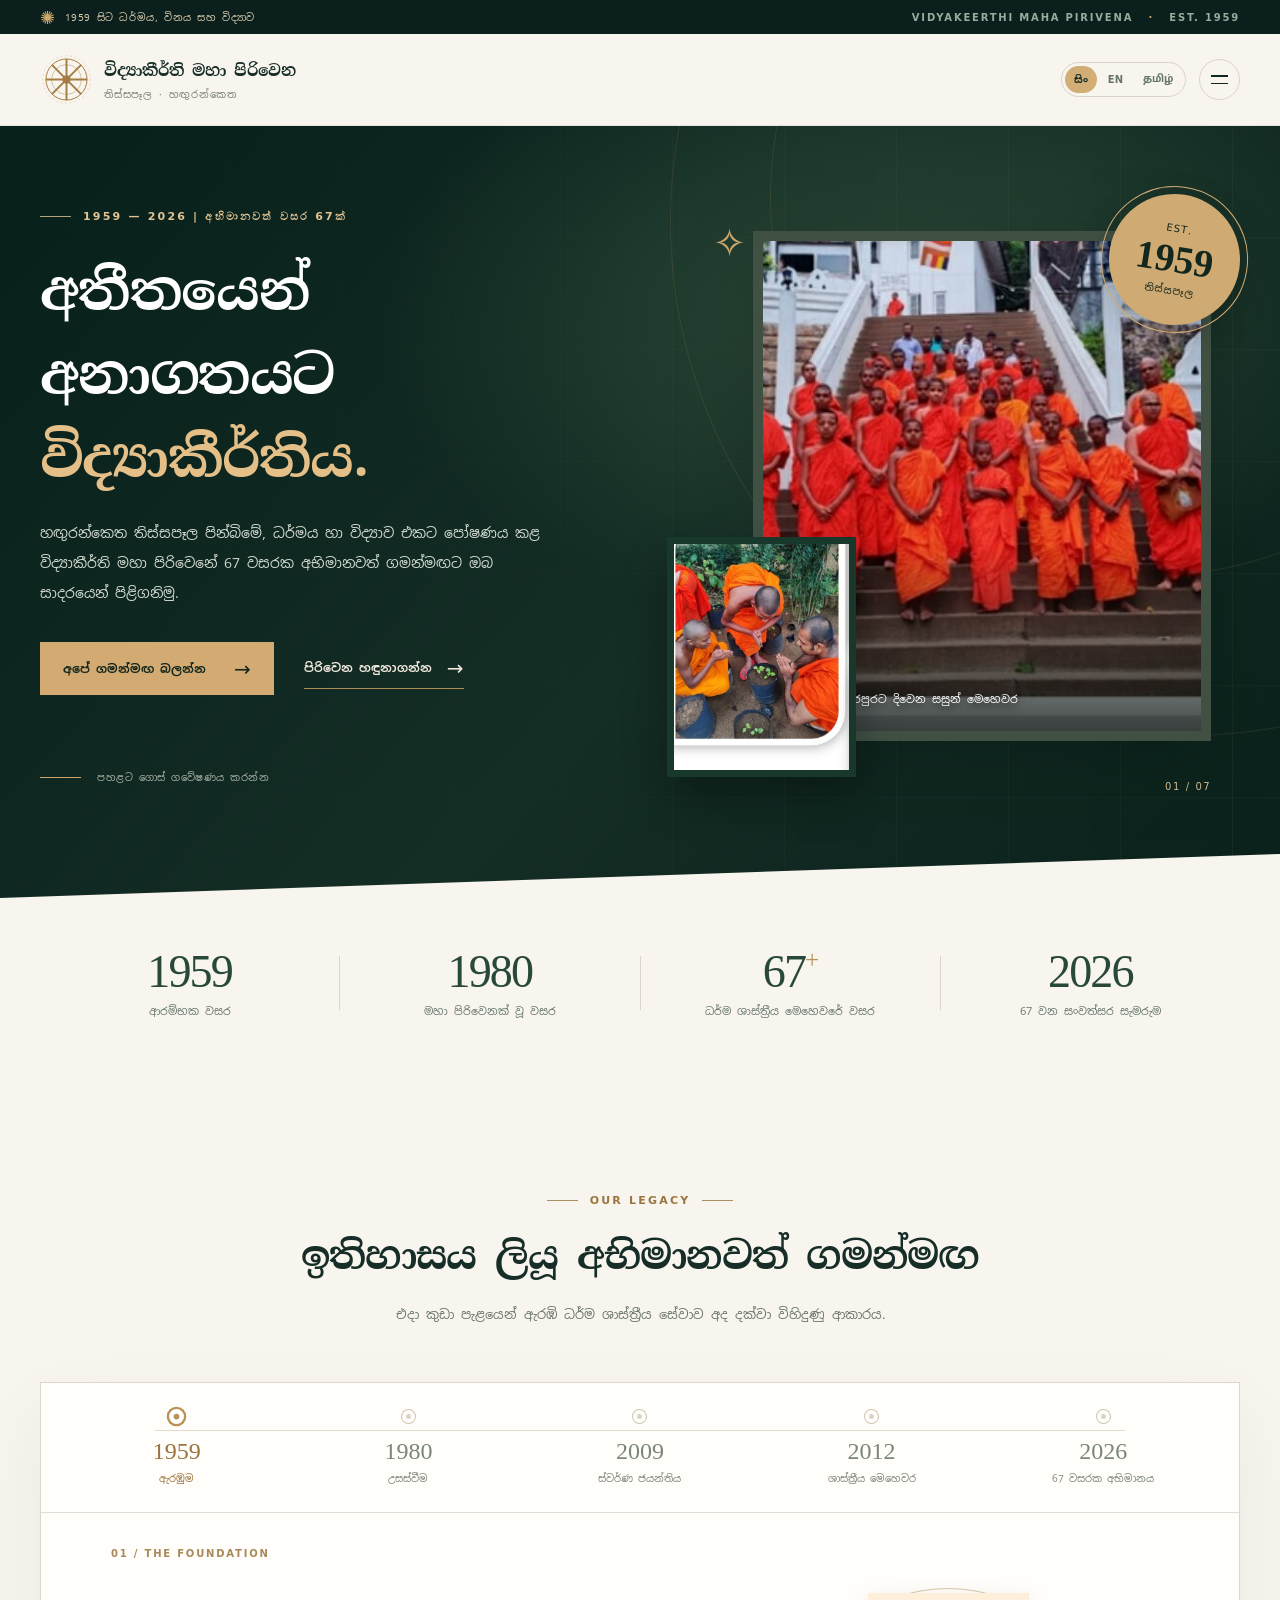
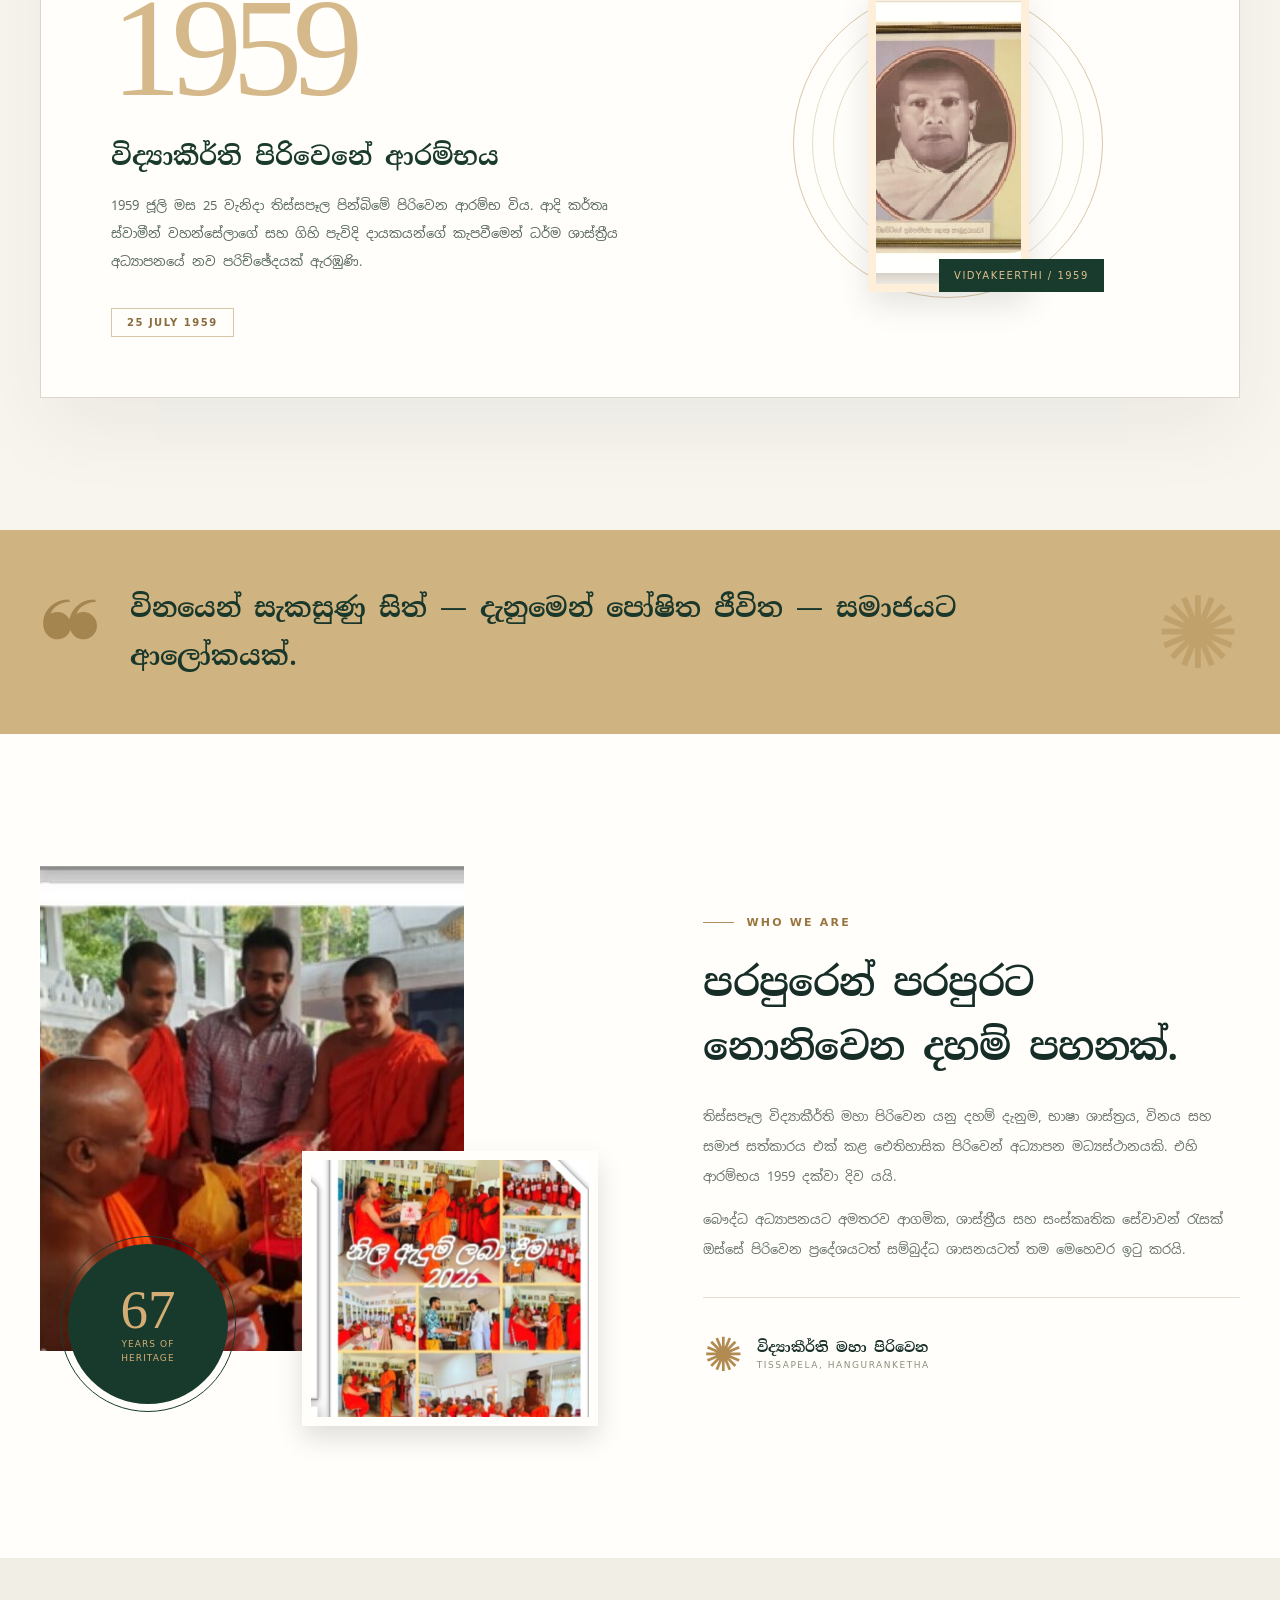
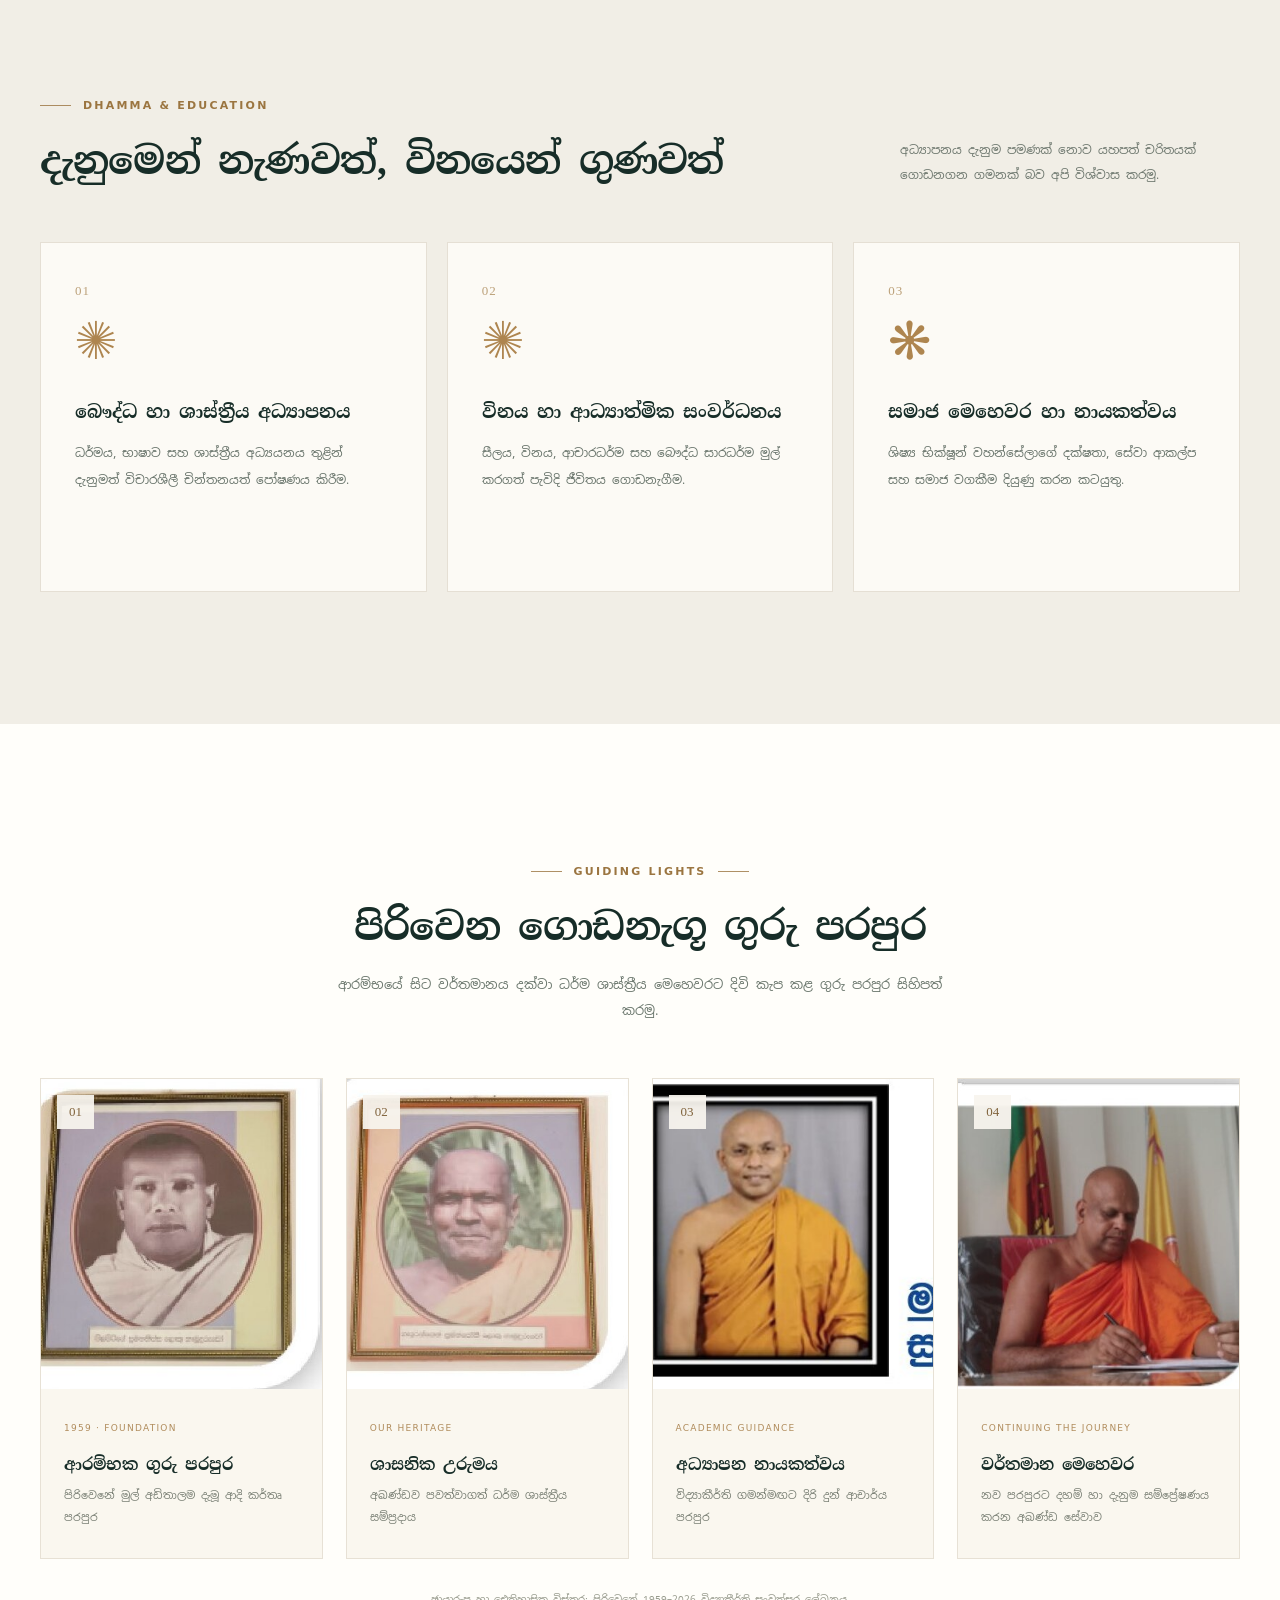
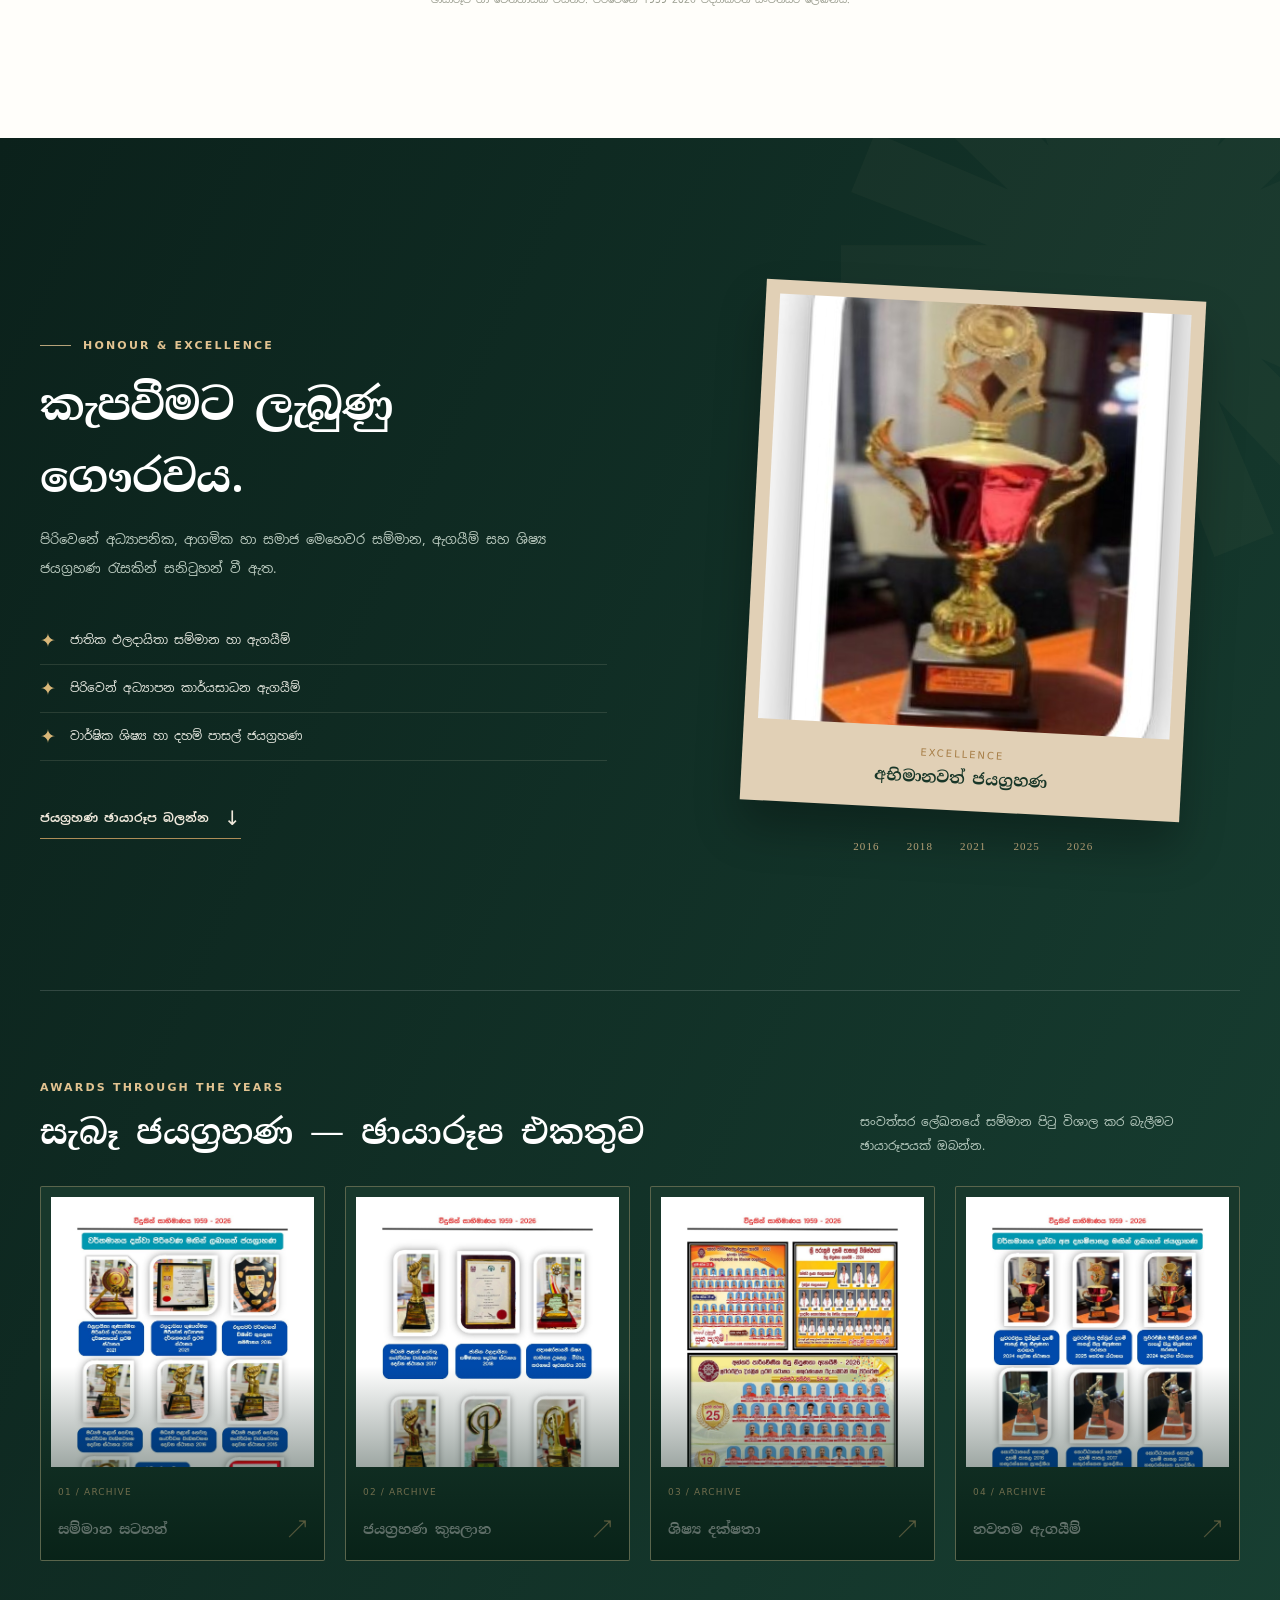
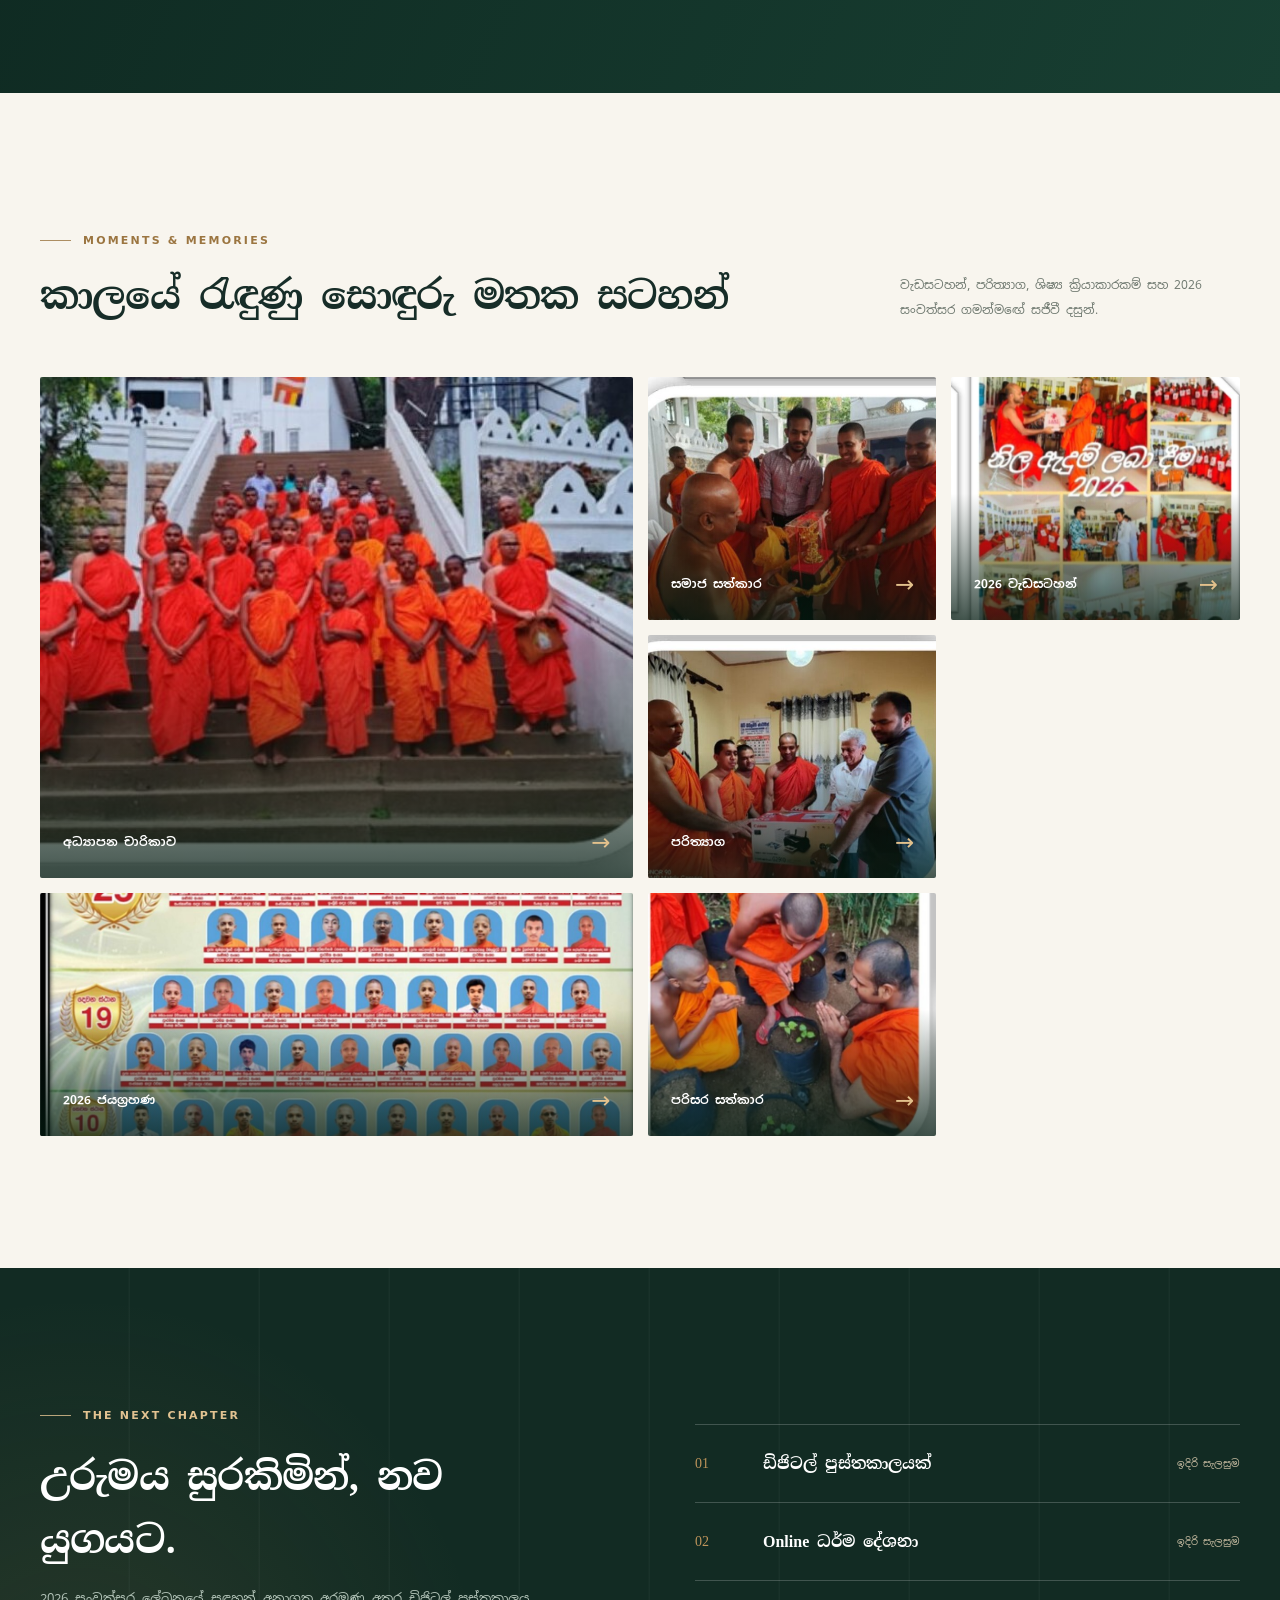
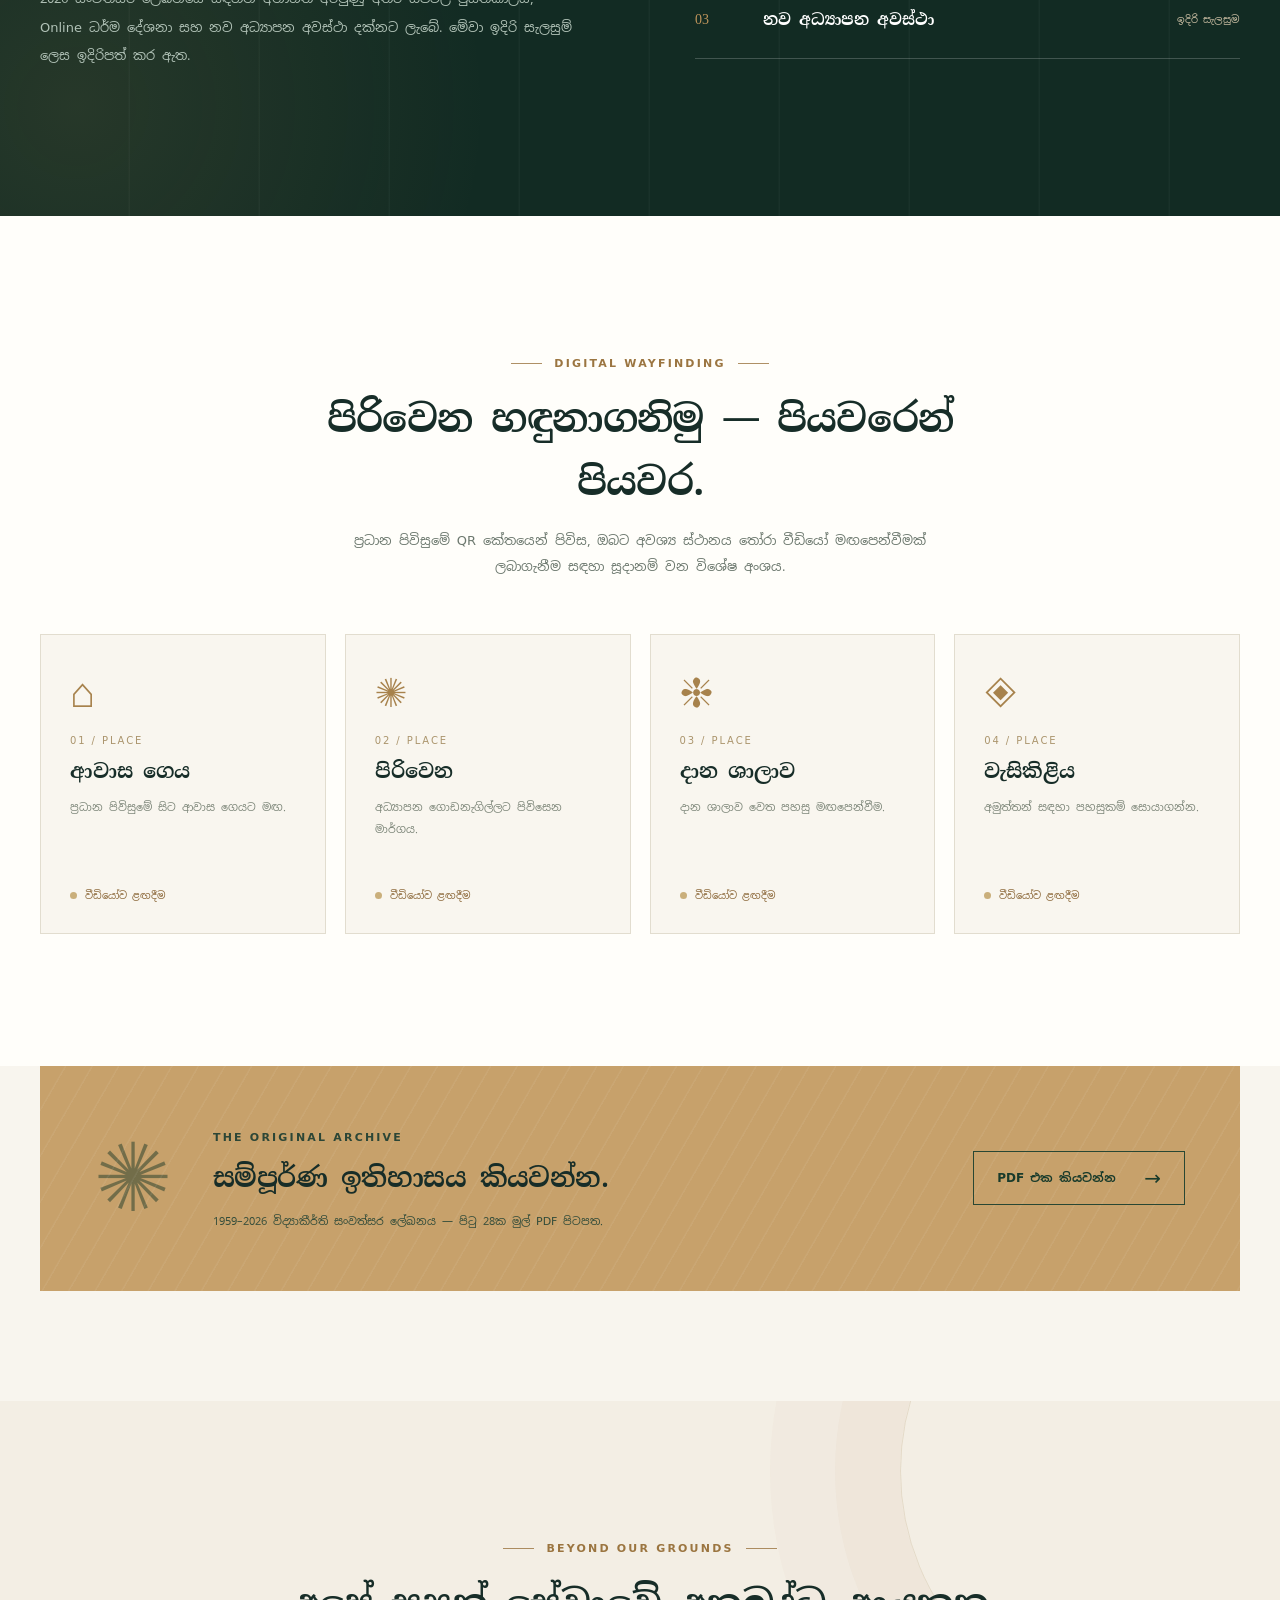
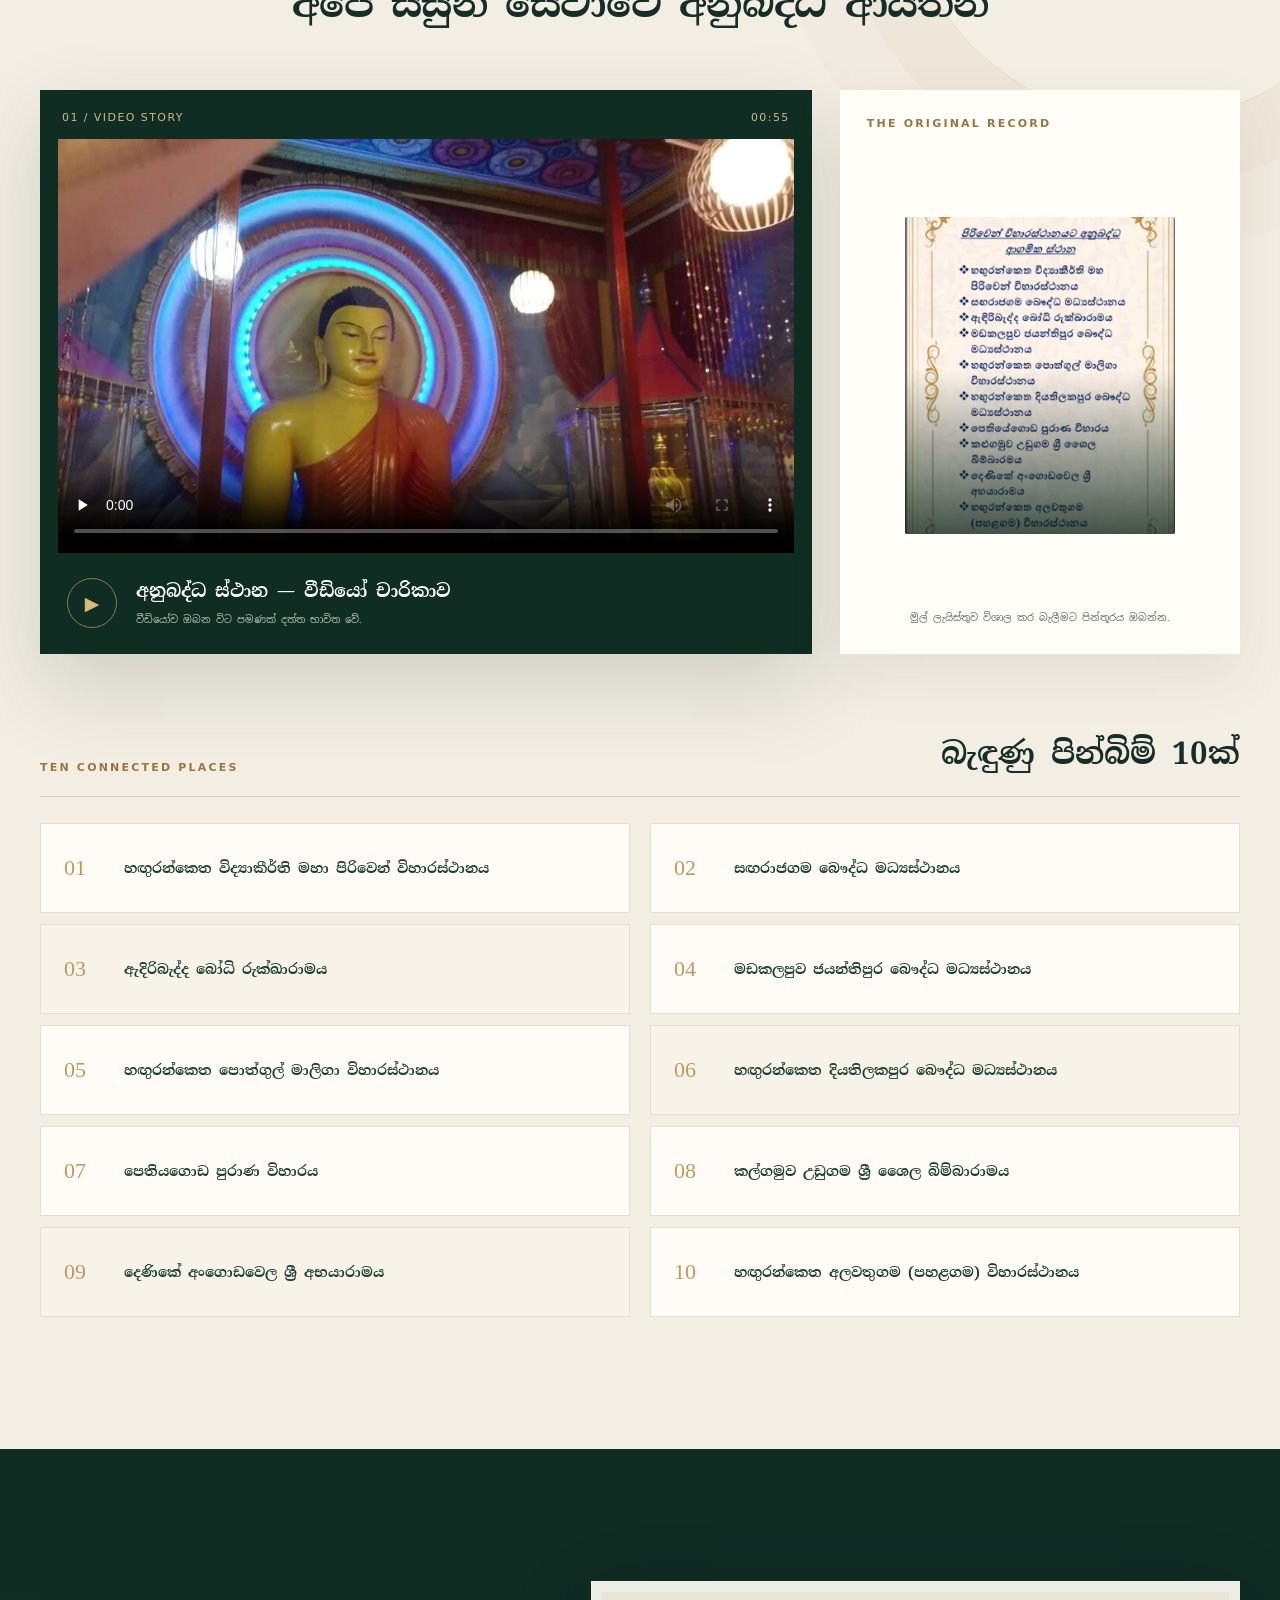
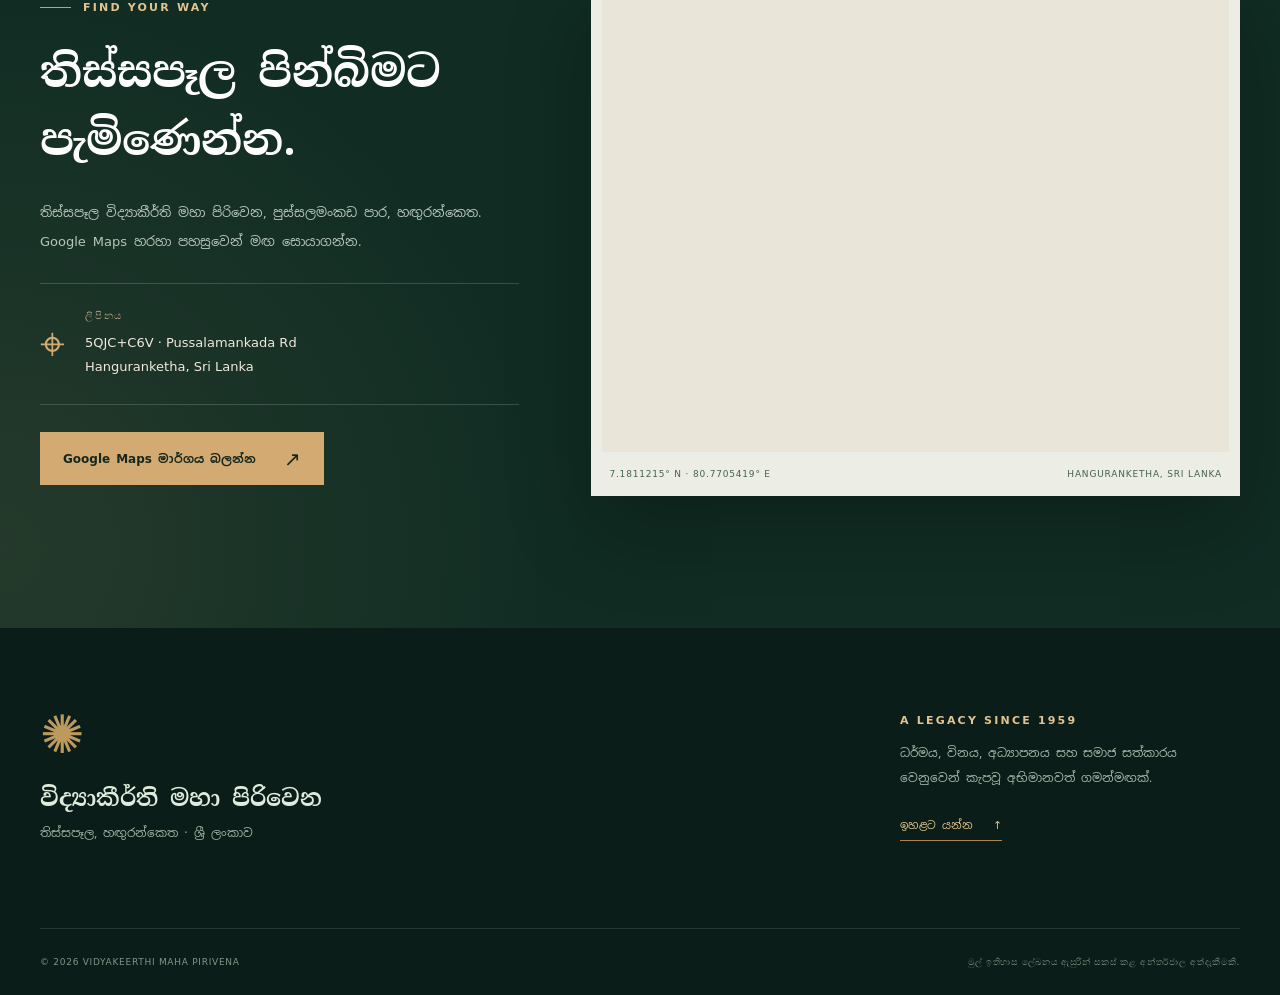
==== commit 0dfc39d3: "Update index.html" ====
--- a/index.html
+++ b/index.html
@@ -188,7 +188,7 @@
     </div></section>
   </main>
 
-  <footer class="site-footer" id="contact"><div class="container"><div class="footer-top"><div class="footer-brand"><span class="footer-wheel">✺</span><h2 data-si="විද්‍යාකීර්ති මහා පිරිවෙන" data-en="Vidyakeerthi Maha Pirivena">විද්‍යාකීර්ති මහා පිරිවෙන</h2><p data-si="තිස්සපෑල, හඟුරන්කෙත · ශ්‍රී ලංකාව" data-en="Tissapela, Hanguranketha · Sri Lanka">තිස්සපෑල, හඟුරන්කෙත · ශ්‍රී ලංකාව</p></div><div class="footer-note"><span class="eyebrow light-eyebrow">A LEGACY SINCE 1959</span><p data-si="ධර්මය, විනය, අධ්‍යාපනය සහ සමාජ සත්කාරය වෙනුවෙන් කැපවූ අභිමානවත් ගමන්මඟක්." data-en="A proud tradition dedicated to Dhamma, discipline, education and community service.">ධර්මය, විනය, අධ්‍යාපනය සහ සමාජ සත්කාරය වෙනුවෙන් කැපවූ අභිමානවත් ගමන්මඟක්.</p><a href="#top" class="back-to-top"><span data-si="ඉහළට යන්න" data-en="Back to top">ඉහළට යන්න</span> ↑</a></div></div><div class="footer-bottom"><span>© 2026 VIDYAKEERTHI MAHA PIRIVENA</span><span data-si="මුල් ඉතිහාස ලේඛනය ඇසුරින් සකස් කළ අන්තර්ජාල අත්දැකීමකි." data-en="Based on the original commemorative publication.">මුල් ඉතිහාස ලේඛනය ඇසුරින් සකස් කළ අන්තර්ජාල අත්දැකීමකි.</span></div></div></footer>
+  <footer class="site-footer" id="contact"><div class="container"><div class="footer-top"><div class="footer-brand"><span class="footer-wheel">✺</span><h2 data-si="විද්‍යාකීර්ති මහා පිරිවෙන" data-en="Vidyakeerthi Maha Pirivena">විද්‍යාකීර්ති මහා පිරිවෙන</h2><p data-si="තිස්සපෑල, හඟුරන්කෙත · ශ්‍රී ලංකාව" data-en="Tissapela, Hanguranketha · Sri Lanka">තිස්සපෑල, හඟුරන්කෙත · ශ්‍රී ලංකාව</p></div><div class="footer-note"><span class="eyebrow light-eyebrow">A LEGACY SINCE 1959</span><p data-si="ධර්මය, විනය, අධ්‍යාපනය සහ සමාජ සත්කාරය වෙනුවෙන් කැපවූ අභිමානවත් ගමන්මඟක්." data-en="A proud tradition dedicated to Dhamma, discipline, education and community service.">ධර්මය, විනය, අධ්‍යාපනය සහ සමාජ සත්කාරය වෙනුවෙන් කැපවූ අභිමානවත් ගමන්මඟක්.</p><a href="#" class="back-to-top"><span data-si="ඉහළට යන්න" data-en="Back to top">ඉහළට යන්න</span> ↑</a></div></div><div class="footer-bottom"><span>© 2026 VIDYAKEERTHI MAHA PIRIVENA</span><span data-si="මුල් ඉතිහාස ලේඛනය ඇසුරින් සකස් කළ අන්තර්ජාල අත්දැකීමකි." data-en="Based on the original commemorative publication.">මුල් ඉතිහාස ලේඛනය ඇසුරින් සකස් කළ අන්තර්ජාල අත්දැකීමකි.</span></div></div></footer>
 
   <dialog id="gallery-dialog" class="gallery-dialog" aria-label="Photograph viewer"><button type="button" id="gallery-close" class="gallery-close" aria-label="Close photo viewer">×</button><img id="gallery-large" src="" alt=""><p id="gallery-caption"></p><a id="gallery-open-original" class="gallery-open-original" href="#" target="_blank" rel="noopener noreferrer"><span data-si="සම්පූර්ණ ඡායාරූපය බලන්න ↗" data-en="Open full-size image ↗">සම්පූර්ණ ඡායාරූපය බලන්න ↗</span></a></dialog>
   <script src="translations-ta.js" defer></script>
--- a/styles.css
+++ b/styles.css
@@ -45,3 +45,8 @@
 @media(max-width:1000px){.awards-grid{grid-template-columns:repeat(2,minmax(0,1fr))}.affiliates-feature{grid-template-columns:1fr 1fr}.location-layout{grid-template-columns:1fr;gap:44px}.location-map iframe{height:420px}.affiliates-list li{padding:17px;gap:13px}}
 @media(max-width:750px){.awards-heading{flex-direction:column;align-items:start;gap:12px}.affiliates-feature{grid-template-columns:1fr}.affiliates-proof{padding:24px}.affiliates-document img{max-height:480px}.affiliates-list{grid-template-columns:1fr}.affiliates-list-heading{margin-top:55px}.location-layout{gap:30px}.location-map iframe{height:340px}}
 @media(max-width:530px){.awards-gallery{padding-top:51px;margin-top:55px}.awards-grid{gap:10px}.award-photo{padding:6px}.award-photo img{height:183px}.award-photo-text{padding:10px 5px 5px;gap:7px;min-height:85px}.award-photo-text strong{font-size:11px}.award-photo-text small{font-size:8px}.awards-heading h3{font-size:21px}.affiliates-film{padding:10px}.feature-caption{padding:17px 4px 5px}.feature-caption strong{font-size:14px}.feature-mark{height:40px;width:40px}.affiliates-list li{min-height:75px}.affiliates-list li>span:last-child{font-size:12px}.location-info h2{font-size:28px}.location-map iframe{height:320px}.map-footer{flex-direction:column;gap:5px}.gallery-dialog img{max-height:68vh}}
+
+/* Hide affiliated institutions subtitle */
+.affiliates-section .section-intro > p {
+    display: none !important;
+}
